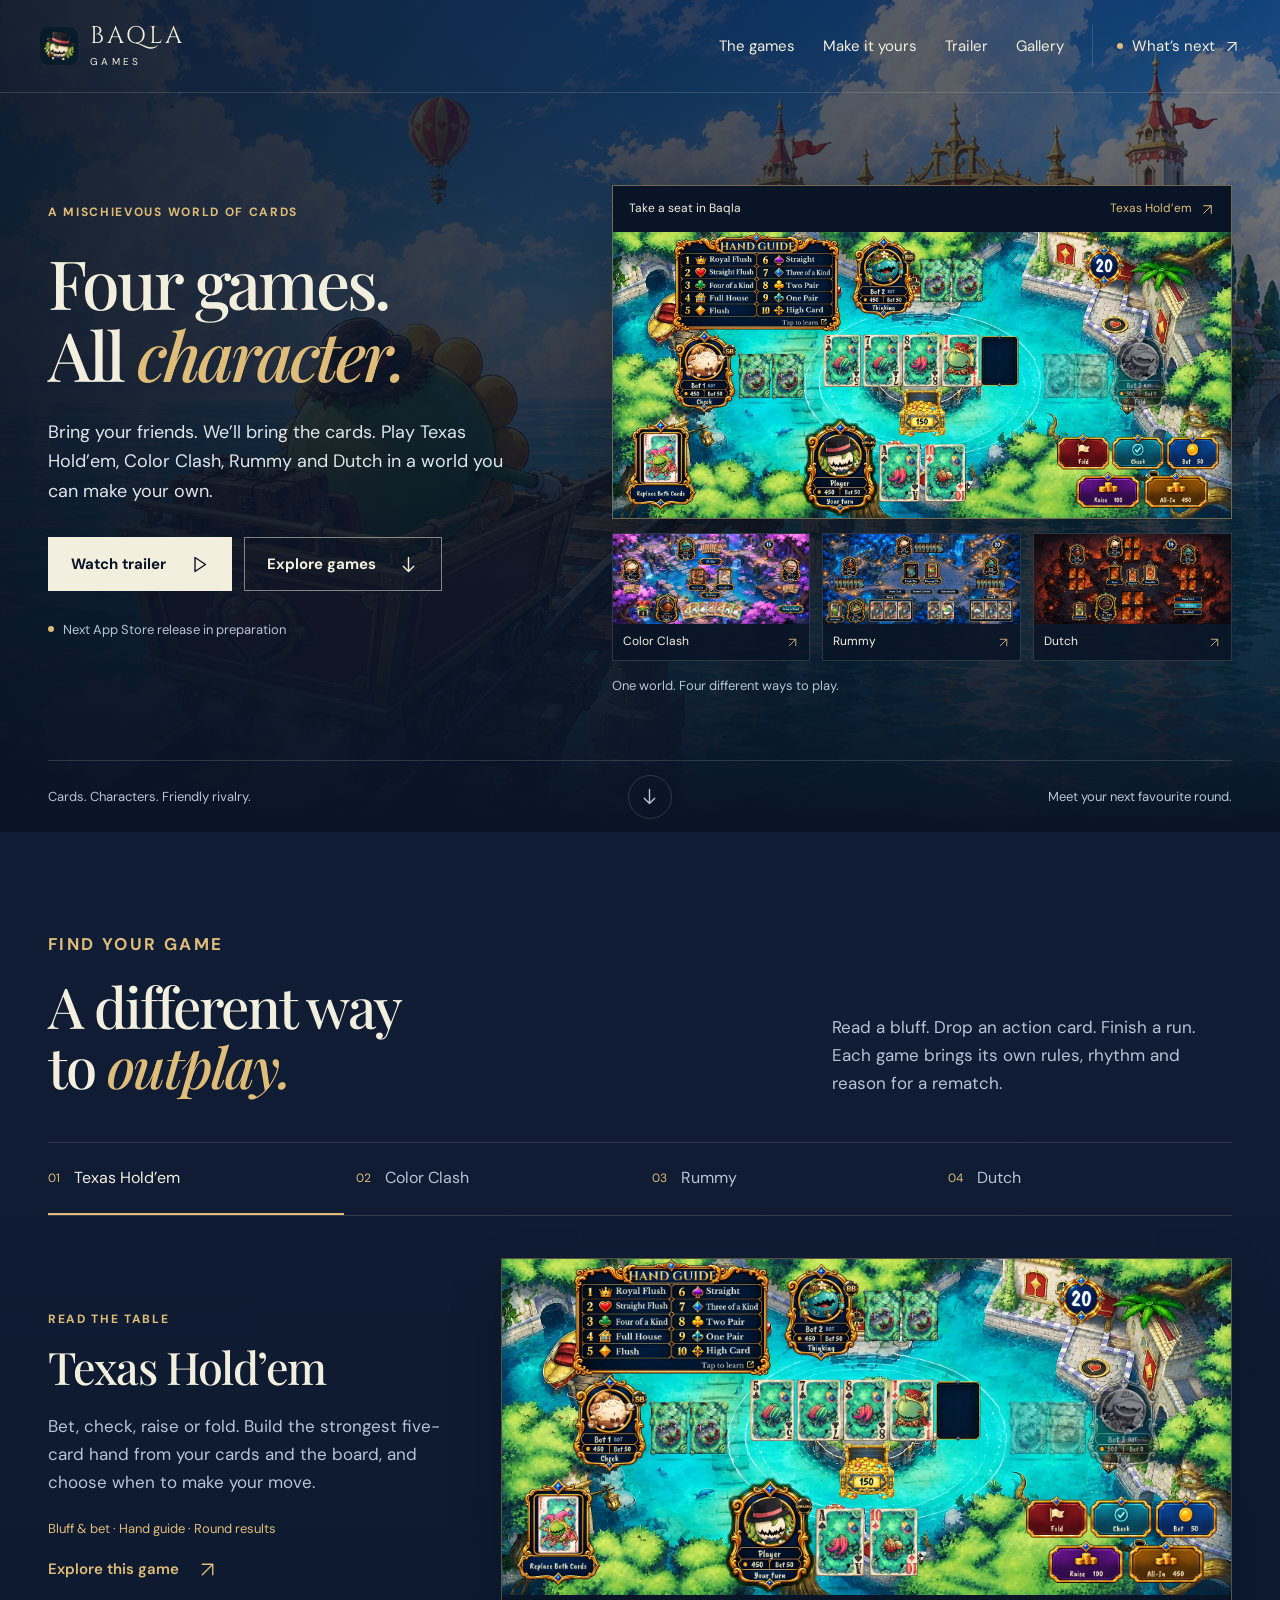
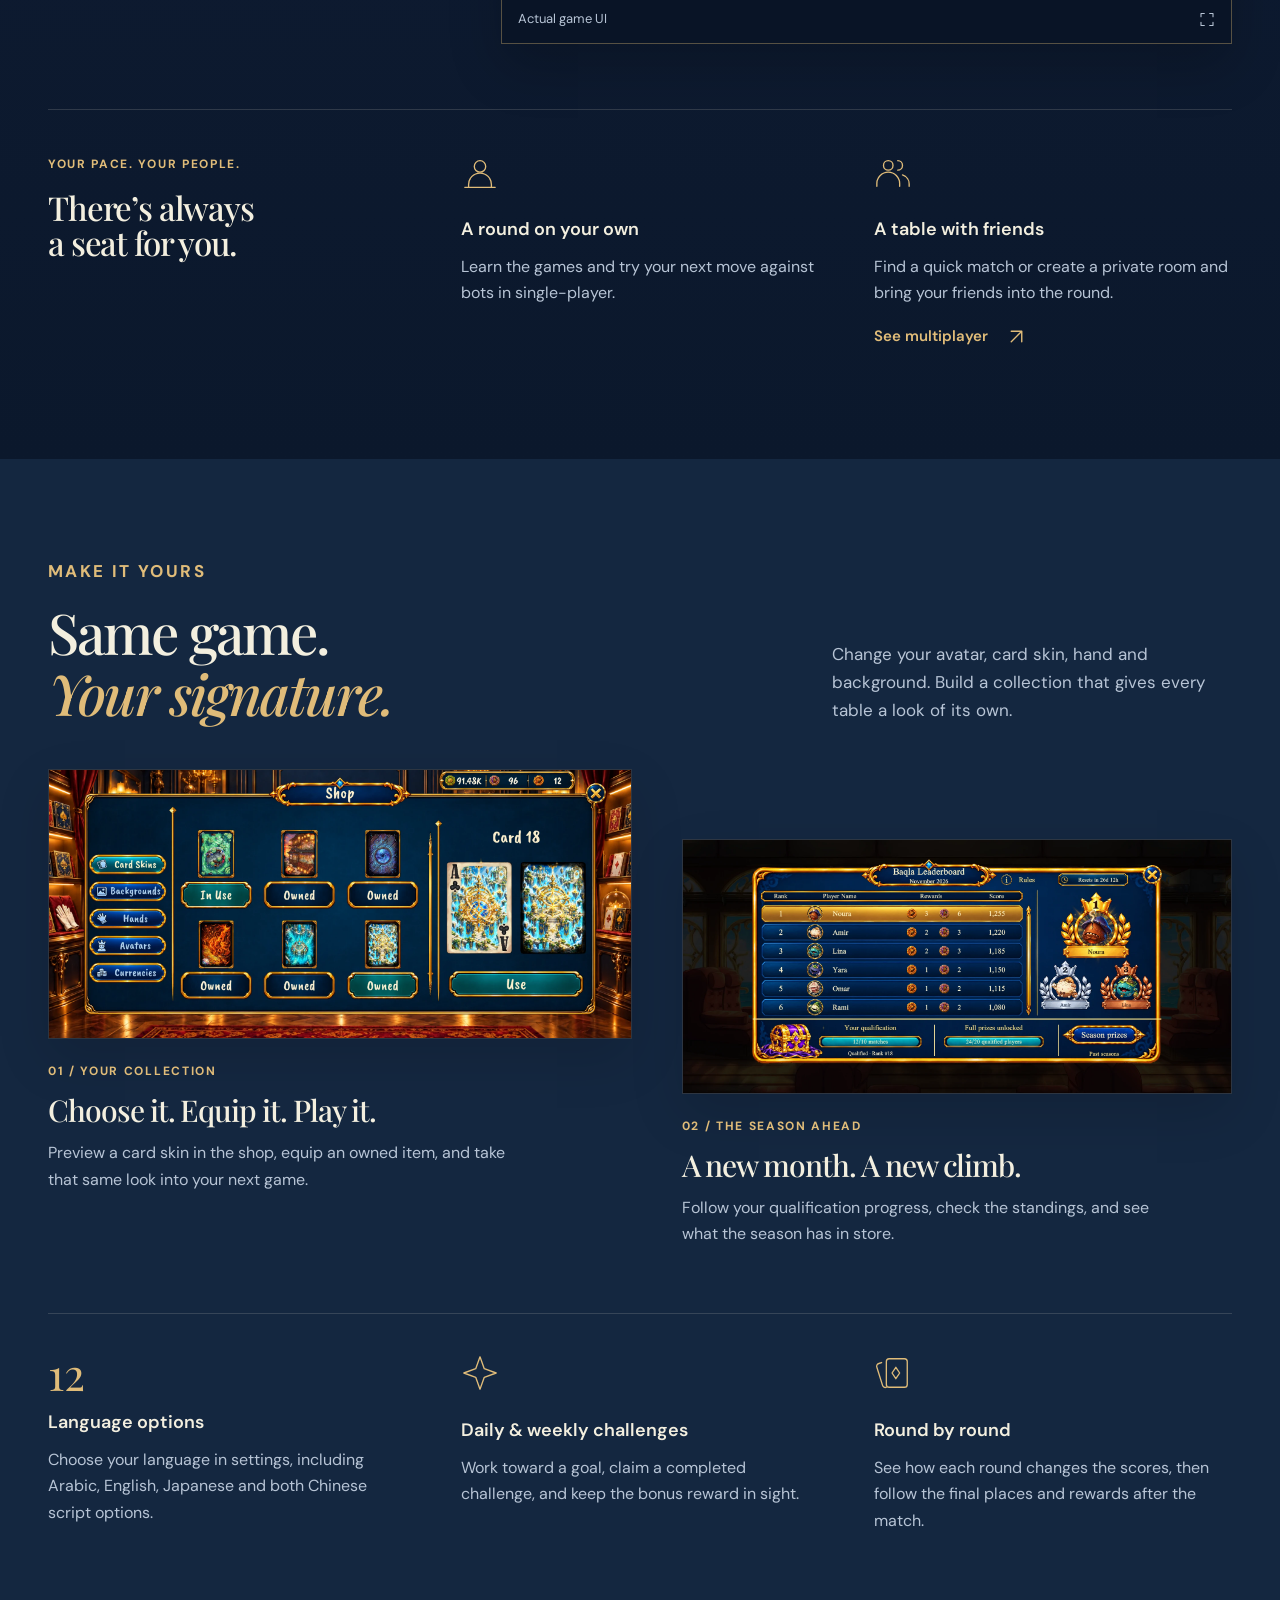
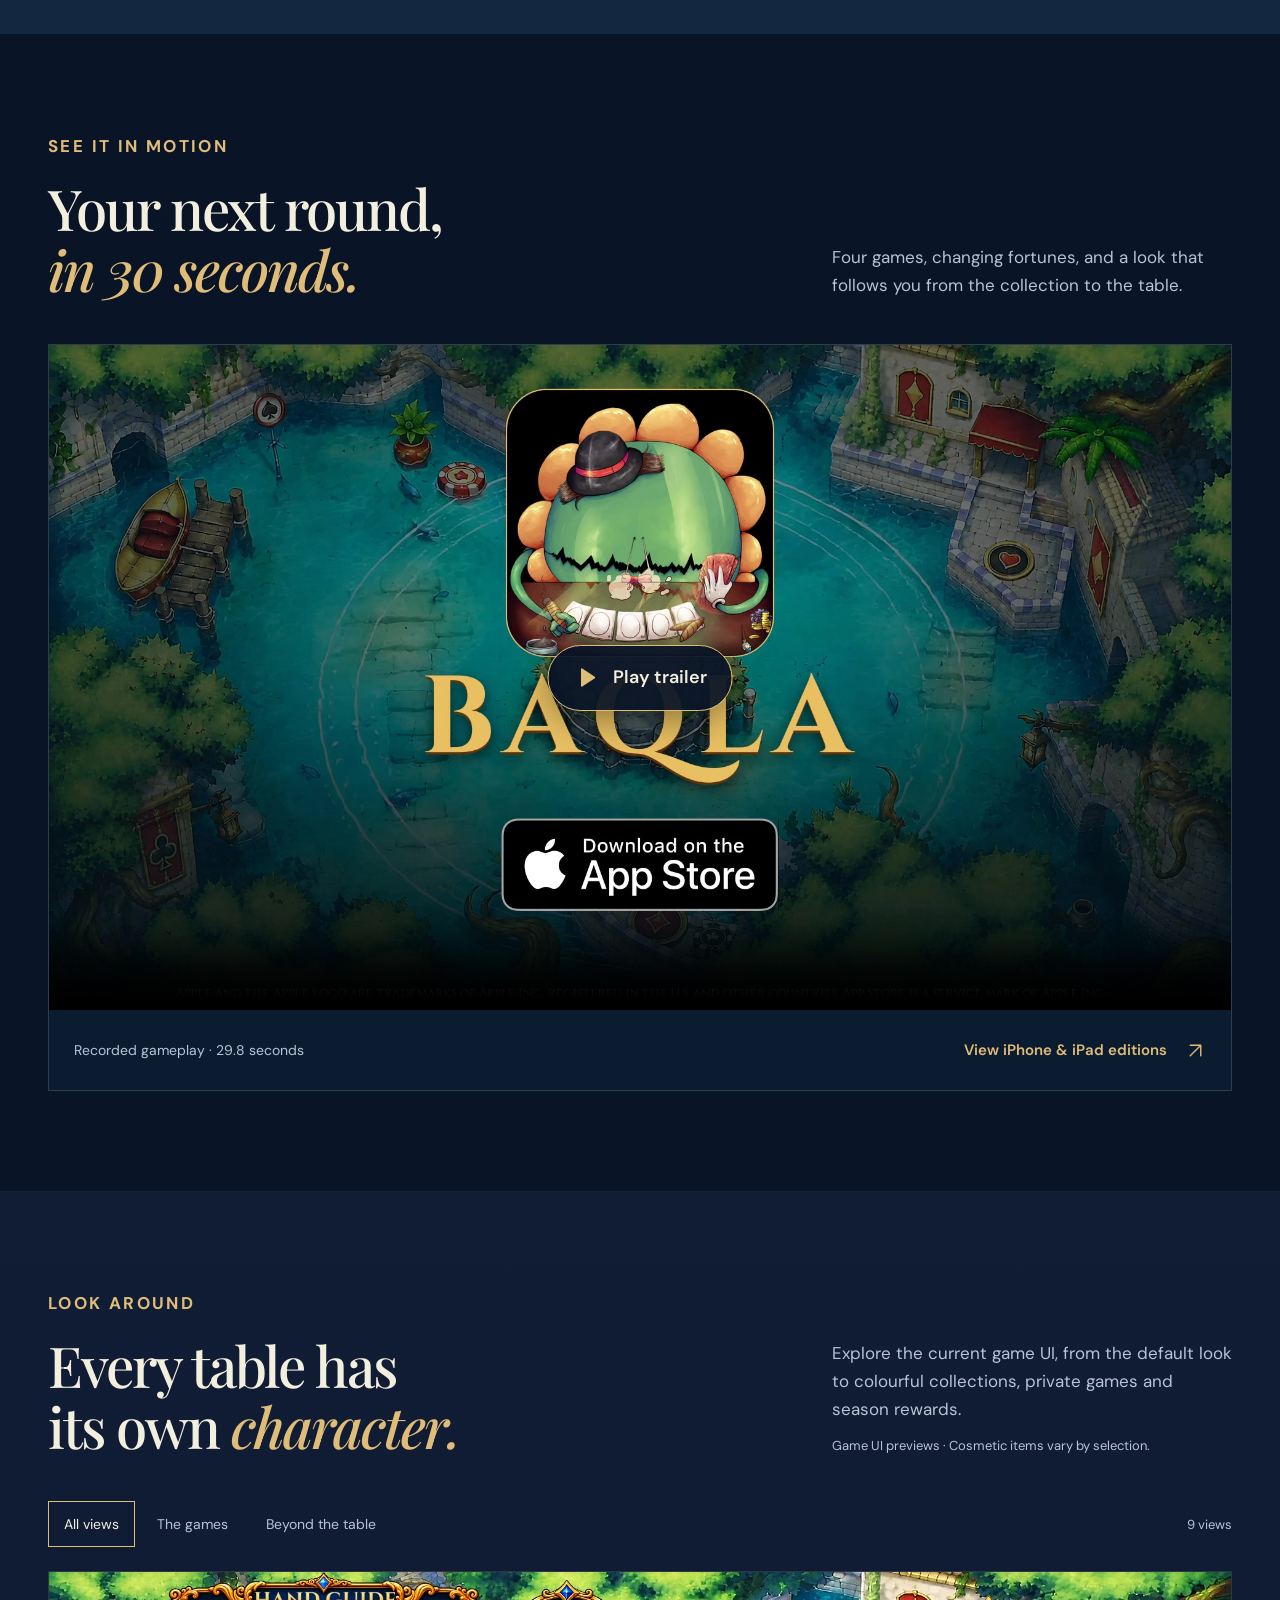
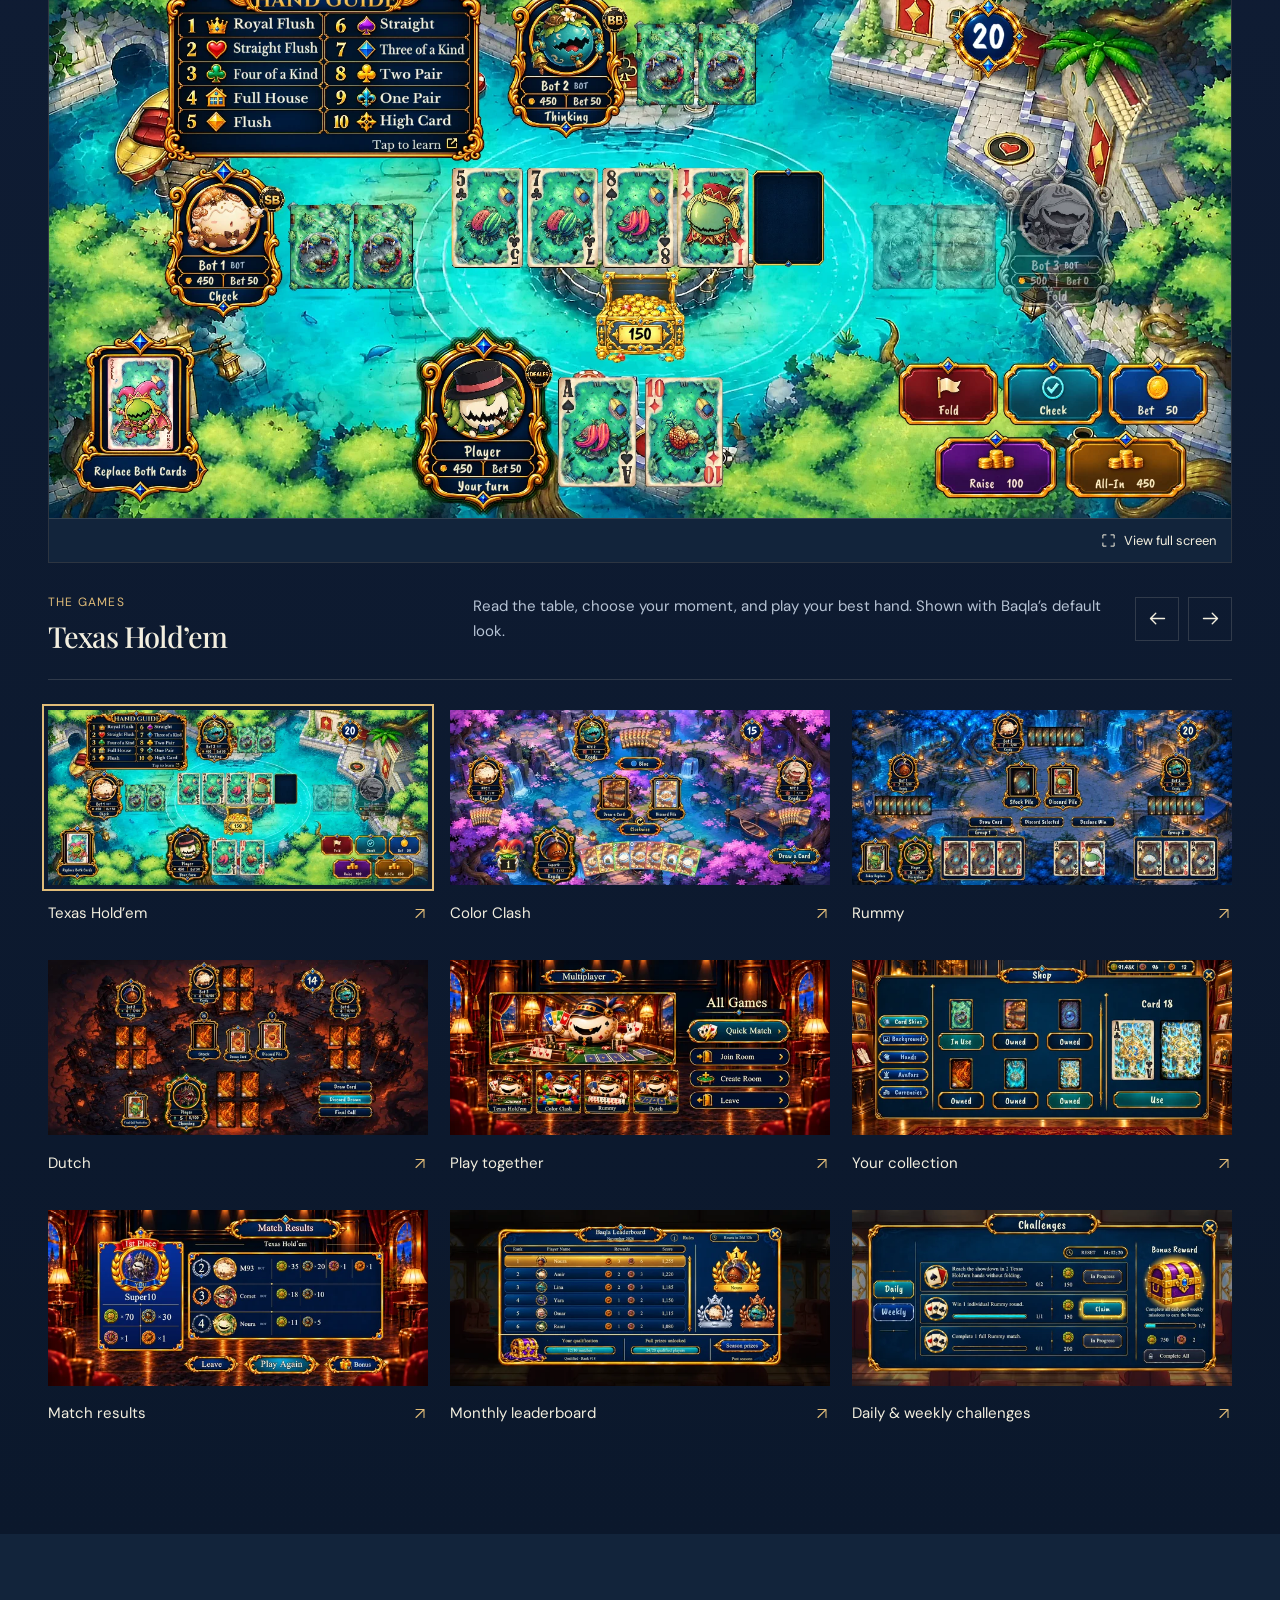
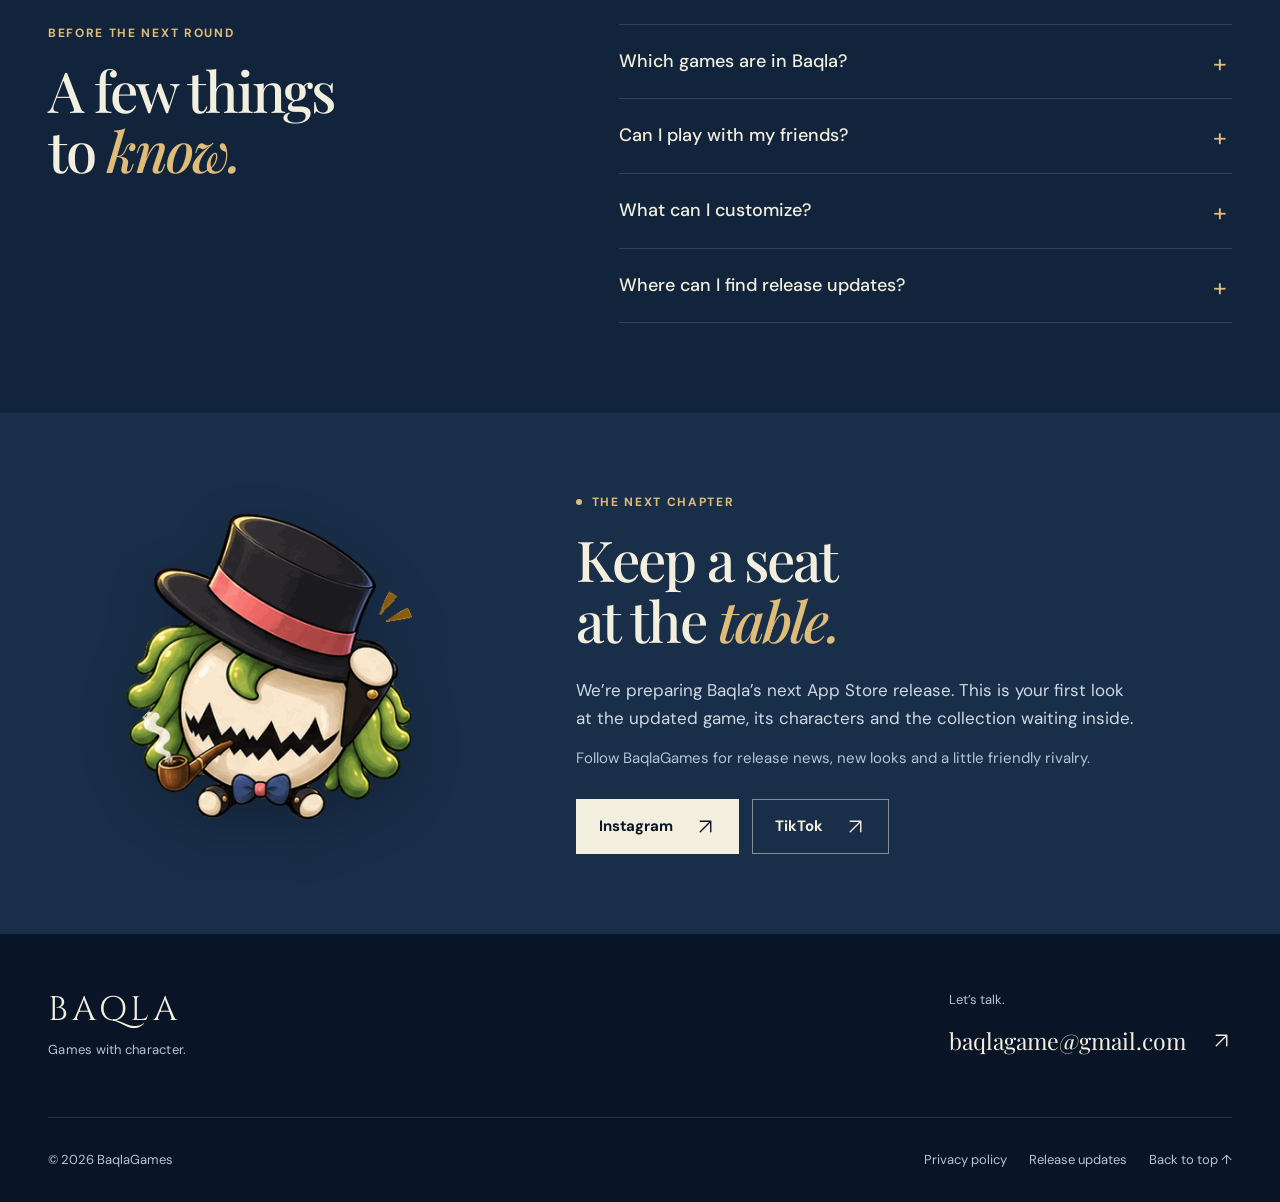
==== index.html @ 3e722961 "Animate the Baqla mascot in the release section" ====
<!doctype html>
<html lang="en">
<head>
  <meta charset="utf-8"><meta name="viewport" content="width=device-width, initial-scale=1"><meta name="theme-color" content="#101d35">
  <title>Baqla — Four card games. All character.</title>
  <meta name="description" content="Explore Texas Hold’em, Color Clash, Rummy and Dutch in Baqla. Play with friends, discover card skins and characters, and watch the latest gameplay.">
  <meta property="og:title" content="Baqla — Four card games. All character."><meta property="og:description" content="Bring your friends. We’ll bring the cards. Discover four games, a world of cosmetics, and the latest Baqla gameplay.">
  <meta property="og:image" content="https://baqlagames.com/images/current/casino-hero.webp"><meta property="og:type" content="website"><meta property="og:url" content="https://baqlagames.com/"><meta name="twitter:card" content="summary_large_image">
  <link rel="canonical" href="https://baqlagames.com/"><link rel="icon" type="image/png" href="images/current/icon-192.png"><link rel="apple-touch-icon" href="images/current/icon-512.png"><link rel="manifest" href="site.webmanifest">
  <link rel="preload" as="image" href="images/refresh-20261105/texas-holdem-default-1920x886.webp" fetchpriority="high">
  <link rel="preconnect" href="https://fonts.googleapis.com"><link rel="preconnect" href="https://fonts.gstatic.com" crossorigin>
  <link href="https://fonts.googleapis.com/css2?family=Cinzel:wght@600;700&family=DM+Sans:wght@400;500;600;700&family=Playfair+Display:ital,wght@0,500;0,600;0,700;1,500;1,600&display=swap" rel="stylesheet">
  <link rel="stylesheet" href="site.css?v=20261106-mascot"><script src="site.js?v=20261106-mascot" defer></script><script type="application/ld+json">{"@context": "https://schema.org", "@type": "VideoGame", "name": "Baqla", "description": "Texas Hold’em, Color Clash, Rummy and Dutch in one character-filled card game world, with multiplayer and collectible cosmetics.", "url": "https://baqlagames.com/", "image": "https://baqlagames.com/images/current/icon-512.png", "gamePlatform": ["iOS", "iPadOS"], "inLanguage": ["en", "ar", "de", "fr", "it", "es", "zh-Hans", "zh-Hant", "ja", "ko", "pt", "tr"], "publisher": {"@type": "Organization", "name": "BaqlaGames", "url": "https://baqlagames.com/"}}</script>
</head>
<body>
<a class="skip-link" href="#main">Skip to content</a>
<header class="site-header" id="top"><div class="header-inner">
  <a class="brand" href="#top" aria-label="BaqlaGames home"><img src="images/current/icon-192.png" alt="" width="40" height="40"><span>BAQLA<span class="brand-small">GAMES</span></span></a>
  <button class="menu-toggle" type="button" aria-expanded="false" aria-controls="main-nav"><span>Menu</span><span class="menu-lines" aria-hidden="true"></span></button>
  <nav id="main-nav" class="main-nav" aria-label="Main navigation"><a href="#games">The games</a><a href="#world">Make it yours</a><a href="#trailer">Trailer</a><a href="#gallery">Gallery</a><a class="nav-status" href="#updates"><span class="status-dot" aria-hidden="true"></span>What’s next <svg class="icon" aria-hidden="true"><use href="#arrow-up-right"></use></svg></a></nav>
</div></header>
<main id="main">
  <section class="hero" aria-labelledby="hero-title">
    <img class="hero-backdrop" src="images/current/casino-hero.webp" alt="" width="1920" height="1080"><div class="hero-shade" aria-hidden="true"></div>
    <div class="hero-content wrap"><div class="hero-copy">
      <p class="eyebrow">A mischievous world of cards</p><h1 id="hero-title">Four games.<br>All <em>character.</em></h1>
      <p class="hero-description">Bring your friends. We’ll bring the cards. Play Texas Hold’em, Color Clash, Rummy and Dutch in a world you can make your own.</p>
      <div class="hero-actions"><a class="button button-cream" href="#trailer">Watch trailer <svg class="icon" aria-hidden="true"><use href="#play"></use></svg></a><a class="button button-outline" href="#games">Explore games <svg class="icon" aria-hidden="true"><use href="#arrow-down"></use></svg></a></div>
      <a class="hero-availability" href="#updates"><span class="status-dot" aria-hidden="true"></span>Next App Store release in preparation</a>
    </div><div class="hero-showcase"><a class="hero-screen" href="#games" data-mode-select="poker" aria-label="Explore Texas Hold’em"><div class="screen-heading"><span>Take a seat in Baqla</span><span>Texas Hold’em <svg class="icon" aria-hidden="true"><use href="#arrow-up-right"></use></svg></span></div><img class="" src="images/refresh-20261105/texas-holdem-default-1920x886.webp" alt="Texas Hold’em gameplay with Baqla’s default cards and characters" width="1920" height="886" fetchpriority="high" decoding="async"></a><div class="hero-game-links"><a href="#games" data-mode-select="color-clash"><img class="" src="images/refresh-20261105/color-clash-blossom-640w.webp" alt="" width="640" height="295" loading="lazy" decoding="async"><span>Color Clash<svg class="icon" aria-hidden="true"><use href="#arrow-up-right"></use></svg></span></a><a href="#games" data-mode-select="rummy"><img class="" src="images/refresh-20261105/rummy-ghosted-waterfall-640w.webp" alt="" width="640" height="295" loading="lazy" decoding="async"><span>Rummy<svg class="icon" aria-hidden="true"><use href="#arrow-up-right"></use></svg></span></a><a href="#games" data-mode-select="dutch"><img class="" src="images/refresh-20261105/dutch-volcano-infernal-640w.webp" alt="" width="640" height="295" loading="lazy" decoding="async"><span>Dutch<svg class="icon" aria-hidden="true"><use href="#arrow-up-right"></use></svg></span></a></div><p class="hero-screen-note">One world. Four different ways to play.</p></div></div>
    <div class="hero-bottom wrap"><span>Cards. Characters. Friendly rivalry.</span><a href="#games" aria-label="Discover the games"><svg class="icon" aria-hidden="true"><use href="#arrow-down"></use></svg></a><span>Meet your next favourite round.</span></div>
  </section>

  <section class="games-section" id="games" aria-labelledby="games-title"><span id="modes"></span><div class="wrap">
    <div class="section-heading"><div><p class="eyebrow">Find your game</p><h2 id="games-title">A different way<br>to <em>outplay.</em></h2></div><p>Read a bluff. Drop an action card. Finish a run. Each game brings its own rules, rhythm and reason for a rematch.</p></div>
    <div class="mode-tabs" role="tablist" aria-label="Explore the four card games"><button id="tab-poker" class="mode-tab" type="button" role="tab" aria-selected="true" aria-controls="panel-poker" tabindex="0"><span>01</span>Texas Hold’em</button><button id="tab-color-clash" class="mode-tab" type="button" role="tab" aria-selected="false" aria-controls="panel-color-clash" tabindex="-1"><span>02</span>Color Clash</button><button id="tab-rummy" class="mode-tab" type="button" role="tab" aria-selected="false" aria-controls="panel-rummy" tabindex="-1"><span>03</span>Rummy</button><button id="tab-dutch" class="mode-tab" type="button" role="tab" aria-selected="false" aria-controls="panel-dutch" tabindex="-1"><span>04</span>Dutch</button></div><div class="mode-panels"><article id="panel-poker" class="mode-panel" role="tabpanel" aria-labelledby="tab-poker" tabindex="0" >
          <div class="mode-copy"><p class="eyebrow">Read the table</p><h3>Texas Hold’em</h3><p>Bet, check, raise or fold. Build the strongest five-card hand from your cards and the board, and choose when to make your move.</p><p class="mechanics">Bluff & bet · Hand guide · Round results</p><a class="text-link" href="#gallery" data-gallery-select="poker">Explore this game <svg class="icon" aria-hidden="true"><use href="#arrow-up-right"></use></svg></a></div>
          <a class="mode-gameplay" href="#gallery" data-gallery-select="poker" aria-label="View Texas Hold’em gameplay"><img class="" src="images/refresh-20261105/texas-holdem-default-1920x886.webp" alt="Texas Hold’em gameplay in the current Baqla UI" width="1920" height="886" loading="lazy" decoding="async"><span>Actual game UI <svg class="icon" aria-hidden="true"><use href="#expand"></use></svg></span></a>
        </article><article id="panel-color-clash" class="mode-panel" role="tabpanel" aria-labelledby="tab-color-clash" tabindex="0" hidden>
          <div class="mode-copy"><p class="eyebrow">Save a surprise</p><h3>Color Clash</h3><p>Match colours or numbers and race to clear your hand. Reverse the direction, skip a turn, or make someone draw with a well-timed action card.</p><p class="mechanics">Match colours · Action cards · Clear your hand</p><a class="text-link" href="#gallery" data-gallery-select="color-clash">Explore this game <svg class="icon" aria-hidden="true"><use href="#arrow-up-right"></use></svg></a></div>
          <a class="mode-gameplay" href="#gallery" data-gallery-select="color-clash" aria-label="View Color Clash gameplay"><img class="" src="images/refresh-20261105/color-clash-blossom-1920x886.webp" alt="Color Clash gameplay in the current Baqla UI" width="1920" height="886" loading="lazy" decoding="async"><span>Actual game UI <svg class="icon" aria-hidden="true"><use href="#expand"></use></svg></span></a>
        </article><article id="panel-rummy" class="mode-panel" role="tabpanel" aria-labelledby="tab-rummy" tabindex="0" hidden>
          <div class="mode-copy"><p class="eyebrow">Make every card count</p><h3>Rummy</h3><p>Draw and discard as you arrange your cards into sets and runs. Keep an eye on what the table gives away, then declare your winning hand.</p><p class="mechanics">Build sets · Make runs · Declare your hand</p><a class="text-link" href="#gallery" data-gallery-select="rummy">Explore this game <svg class="icon" aria-hidden="true"><use href="#arrow-up-right"></use></svg></a></div>
          <a class="mode-gameplay" href="#gallery" data-gallery-select="rummy" aria-label="View Rummy gameplay"><img class="" src="images/refresh-20261105/rummy-ghosted-waterfall-1920x886.webp" alt="Rummy gameplay in the current Baqla UI" width="1920" height="886" loading="lazy" decoding="async"><span>Actual game UI <svg class="icon" aria-hidden="true"><use href="#expand"></use></svg></span></a>
        </article><article id="panel-dutch" class="mode-panel" role="tabpanel" aria-labelledby="tab-dutch" tabindex="0" hidden>
          <div class="mode-copy"><p class="eyebrow">Remember. Risk. Reveal.</p><h3>Dutch</h3><p>Keep track of hidden cards and aim for the lowest score. Use card powers to peek or swap, then judge when to make the final call.</p><p class="mechanics">Hidden cards · Reveals & swaps · Low score wins</p><a class="text-link" href="#gallery" data-gallery-select="dutch">Explore this game <svg class="icon" aria-hidden="true"><use href="#arrow-up-right"></use></svg></a></div>
          <a class="mode-gameplay" href="#gallery" data-gallery-select="dutch" aria-label="View Dutch gameplay"><img class="" src="images/refresh-20261105/dutch-volcano-infernal-1920x886.webp" alt="Dutch gameplay in the current Baqla UI" width="1920" height="886" loading="lazy" decoding="async"><span>Actual game UI <svg class="icon" aria-hidden="true"><use href="#expand"></use></svg></span></a>
        </article></div>
    <div class="play-your-way"><div class="play-intro"><p class="eyebrow">Your pace. Your people.</p><h3>There’s always<br>a seat for you.</h3></div><div class="play-option"><svg class="line-icon" aria-hidden="true"><use href="#single-player"></use></svg><h4>A round on your own</h4><p>Learn the games and try your next move against bots in single-player.</p></div><div class="play-option"><svg class="line-icon" aria-hidden="true"><use href="#multiplayer"></use></svg><h4>A table with friends</h4><p>Find a quick match or create a private room and bring your friends into the round.</p><a class="text-link" href="#gallery" data-gallery-select="multiplayer">See multiplayer <svg class="icon" aria-hidden="true"><use href="#arrow-up-right"></use></svg></a></div></div>
  </div></section>

  <section class="world-section" id="world" aria-labelledby="world-title"><span id="about"></span><span id="features"></span><div class="wrap">
    <div class="section-heading"><div><p class="eyebrow">Make it yours</p><h2 id="world-title">Same game.<br><em>Your signature.</em></h2></div><p>Change your avatar, card skin, hand and background. Build a collection that gives every table a look of its own.</p></div>
    <div class="world-showcase"><figure class="world-figure"><a class="screen-frame" href="#gallery" data-gallery-select="shop" aria-label="Explore the Baqla collection"><img class="" src="images/refresh-20261105/card-skins-shop-1920x886.webp" alt="The current Baqla shop showing collectible card skins and the selected skin" width="1920" height="886" loading="lazy" decoding="async"></a><figcaption><p class="eyebrow">01 / Your collection</p><h3>Choose it. Equip it. Play it.</h3><p>Preview a card skin in the shop, equip an owned item, and take that same look into your next game.</p></figcaption></figure><figure class="world-figure leaderboard-figure"><a class="screen-frame" href="#gallery" data-gallery-select="leaderboard" aria-label="Explore the monthly leaderboard"><img class="" src="images/refresh-20261105/season-leaderboard-1920x886.webp" alt="Baqla monthly leaderboard showing qualification progress and season standings" width="1920" height="886" loading="lazy" decoding="async"></a><figcaption><p class="eyebrow">02 / The season ahead</p><h3>A new month. A new climb.</h3><p>Follow your qualification progress, check the standings, and see what the season has in store.</p></figcaption></figure></div>
    <div class="world-details"><div><span class="detail-number">12</span><h3>Language options</h3><p>Choose your language in settings, including Arabic, English, Japanese and both Chinese script options.</p></div><div><svg class="line-icon" aria-hidden="true"><use href="#spark"></use></svg><h3>Daily & weekly challenges</h3><p>Work toward a goal, claim a completed challenge, and keep the bonus reward in sight.</p></div><div><svg class="line-icon" aria-hidden="true"><use href="#cards"></use></svg><h3>Round by round</h3><p>See how each round changes the scores, then follow the final places and rewards after the match.</p></div></div>
  </div></section>

  <section class="trailer-section" id="trailer" aria-labelledby="trailer-title"><div class="wrap"><div class="section-heading"><div><p class="eyebrow">See it in motion</p><h2 id="trailer-title">Your next round,<br><em>in 30 seconds.</em></h2></div><p>Four games, changing fortunes, and a look that follows you from the collection to the table.</p></div>
    <figure class="trailer-feature"><div class="trailer-player"><video controls playsinline preload="none" poster="videos/baqla-action-match-v4-20261030-poster.jpg" width="1920" height="1080" aria-label="Baqla V4 gameplay trailer"><source src="videos/baqla-action-match-v4-20261030-iphone.mp4" type="video/mp4">Watch the <a href="videos/baqla-action-match-v4-20261030-iphone.mp4">Baqla gameplay trailer</a>.</video><button class="trailer-play" type="button" aria-label="Play Baqla V4 gameplay trailer" hidden><svg class="icon" aria-hidden="true"><use href="#play"></use></svg><span>Play trailer</span></button></div><figcaption><span>Recorded gameplay · 29.8 seconds</span><a class="text-link" href="downloads/appstore-trailer-v4-20261105/">View iPhone & iPad editions <svg class="icon" aria-hidden="true"><use href="#arrow-up-right"></use></svg></a></figcaption></figure>
  </div></section>

  <section class="gallery-section" id="gallery" aria-labelledby="gallery-title"><span id="screenshots"></span><div class="wrap">
    <div class="section-heading"><div><p class="eyebrow">Look around</p><h2 id="gallery-title">Every table has<br>its own <em>character.</em></h2></div><div><p>Explore the current game UI, from the default look to colourful collections, private games and season rewards.</p><span class="preview-note">Game UI previews · Cosmetic items vary by selection.</span></div></div>
    <div class="gallery-toolbar"><div class="gallery-filters" role="group" aria-label="Filter screenshots"><button type="button" data-filter="all" aria-pressed="true">All views</button><button type="button" data-filter="games" aria-pressed="false">The games</button><button type="button" data-filter="world" aria-pressed="false">Beyond the table</button></div><span id="gallery-count" class="gallery-count">9 views</span></div>
    <figure class="featured-view"><button class="featured-image" type="button" aria-label="Open Texas Hold’em screenshot full screen"><img class="featured-screenshot" src="images/refresh-20261105/texas-holdem-default-1920x886.webp" alt="Texas Hold’em gameplay in Baqla" width="1920" height="886" loading="lazy" decoding="async"><span class="expand-label"><svg class="icon" aria-hidden="true"><use href="#expand"></use></svg>View full screen</span></button><figcaption><div><span id="featured-category">The games</span><h3 id="featured-title">Texas Hold’em</h3></div><p id="featured-caption">Read the table, choose your moment, and play your best hand. Shown with Baqla’s default look.</p><div class="gallery-arrows"><button type="button" id="gallery-previous" aria-label="Previous screenshot"><svg class="icon" aria-hidden="true"><use href="#arrow-left"></use></svg></button><button type="button" id="gallery-next" aria-label="Next screenshot"><svg class="icon" aria-hidden="true"><use href="#arrow-right"></use></svg></button></div></figcaption></figure>
    <div class="gallery-thumbnails" aria-label="Choose a screenshot"><button class="gallery-thumb" type="button" data-id="poker" data-category="games" data-title="Texas Hold’em" data-caption="Read the table, choose your moment, and play your best hand. Shown with Baqla’s default look." data-full-src="images/refresh-20261105/texas-holdem-default-1920x886.webp" aria-pressed="true"><img class="" src="images/refresh-20261105/texas-holdem-default-640w.webp" alt="" width="640" height="295" loading="lazy" decoding="async"><span>Texas Hold’em<svg class="icon" aria-hidden="true"><use href="#arrow-up-right"></use></svg></span></button><button class="gallery-thumb" type="button" data-id="color-clash" data-category="games" data-title="Color Clash" data-caption="Match colours and numbers, then change the round with action cards. Shown with a different card skin, avatar and background." data-full-src="images/refresh-20261105/color-clash-blossom-1920x886.webp" aria-pressed="false"><img class="" src="images/refresh-20261105/color-clash-blossom-640w.webp" alt="" width="640" height="295" loading="lazy" decoding="async"><span>Color Clash<svg class="icon" aria-hidden="true"><use href="#arrow-up-right"></use></svg></span></button><button class="gallery-thumb" type="button" data-id="rummy" data-category="games" data-title="Rummy" data-caption="Build sets and runs while keeping an eye on the discard pile. A different collection brings a new look to the table." data-full-src="images/refresh-20261105/rummy-ghosted-waterfall-1920x886.webp" aria-pressed="false"><img class="" src="images/refresh-20261105/rummy-ghosted-waterfall-640w.webp" alt="" width="640" height="295" loading="lazy" decoding="async"><span>Rummy<svg class="icon" aria-hidden="true"><use href="#arrow-up-right"></use></svg></span></button><button class="gallery-thumb" type="button" data-id="dutch" data-category="games" data-title="Dutch" data-caption="Remember hidden cards, use reveals and swaps, and aim for the lowest score. Fiery cards meet an equally dramatic background." data-full-src="images/refresh-20261105/dutch-volcano-infernal-1920x886.webp" aria-pressed="false"><img class="" src="images/refresh-20261105/dutch-volcano-infernal-640w.webp" alt="" width="640" height="295" loading="lazy" decoding="async"><span>Dutch<svg class="icon" aria-hidden="true"><use href="#arrow-up-right"></use></svg></span></button><button class="gallery-thumb" type="button" data-id="multiplayer" data-category="world" data-title="Play together" data-caption="Choose a game, find a quick match, or create a private room for friends." data-full-src="images/refresh-20261105/multiplayer-games-menu-1920x886.webp" aria-pressed="false"><img class="" src="images/refresh-20261105/multiplayer-games-menu-640w.webp" alt="" width="640" height="295" loading="lazy" decoding="async"><span>Play together<svg class="icon" aria-hidden="true"><use href="#arrow-up-right"></use></svg></span></button><button class="gallery-thumb" type="button" data-id="shop" data-category="world" data-title="Your collection" data-caption="Explore card skins, avatars, hands and backgrounds, then equip the look you want to play with." data-full-src="images/refresh-20261105/card-skins-shop-1920x886.webp" aria-pressed="false"><img class="" src="images/refresh-20261105/card-skins-shop-640w.webp" alt="" width="640" height="295" loading="lazy" decoding="async"><span>Your collection<svg class="icon" aria-hidden="true"><use href="#arrow-up-right"></use></svg></span></button><button class="gallery-thumb" type="button" data-id="results" data-category="world" data-title="Match results" data-caption="See the final places and rewards after the match." data-full-src="images/refresh-20261105/match-results-1920x886.webp" aria-pressed="false"><img class="" src="images/refresh-20261105/match-results-640w.webp" alt="" width="640" height="295" loading="lazy" decoding="async"><span>Match results<svg class="icon" aria-hidden="true"><use href="#arrow-up-right"></use></svg></span></button><button class="gallery-thumb" type="button" data-id="leaderboard" data-category="world" data-title="Monthly leaderboard" data-caption="Follow your qualification progress and the season’s standings." data-full-src="images/refresh-20261105/season-leaderboard-1920x886.webp" aria-pressed="false"><img class="" src="images/refresh-20261105/season-leaderboard-640w.webp" alt="" width="640" height="295" loading="lazy" decoding="async"><span>Monthly leaderboard<svg class="icon" aria-hidden="true"><use href="#arrow-up-right"></use></svg></span></button><button class="gallery-thumb" type="button" data-id="missions" data-category="world" data-title="Daily &amp; weekly challenges" data-caption="Track your goals, claim completed challenges, and work toward the bonus reward." data-full-src="images/refresh-20261105/daily-challenges-1920x886.webp" aria-pressed="false"><img class="" src="images/refresh-20261105/daily-challenges-640w.webp" alt="" width="640" height="295" loading="lazy" decoding="async"><span>Daily & weekly challenges<svg class="icon" aria-hidden="true"><use href="#arrow-up-right"></use></svg></span></button></div><p class="sr-only" id="gallery-announcement" aria-live="polite" aria-atomic="true"></p>
  </div></section>

  <section class="questions-section" aria-labelledby="questions-title"><div class="wrap questions-layout"><div><p class="eyebrow">Before the next round</p><h2 id="questions-title">A few things<br>to <em>know.</em></h2></div><div class="questions">
    <details><summary>Which games are in Baqla?</summary><p>Texas Hold’em, Color Clash, Rummy and Dutch. Switch between four different card games in the same world.</p></details>
    <details><summary>Can I play with my friends?</summary><p>Yes. Multiplayer includes quick matches, private rooms and joining a room by its code. You can also play against bots in single-player.</p></details>
    <details><summary>What can I customize?</summary><p>Your avatar, card skin, hand and background. The gallery shows the default look alongside different cosmetics you can collect and equip.</p></details>
    <details><summary>Where can I find release updates?</summary><p>We’re preparing Baqla’s next App Store release. Follow <a href="https://www.instagram.com/baqlagames/?hl=en" target="_blank" rel="noopener noreferrer">BaqlaGames on Instagram</a> or <a href="https://www.tiktok.com/@baqlagames" target="_blank" rel="noopener noreferrer">TikTok</a> for release news and new gameplay.</p></details>
  </div></div></section>

  <section class="updates-section" id="updates" aria-labelledby="updates-title"><span id="availability"></span><div class="wrap updates-layout"><img class="updates-character" src="images/current/mascot.webp" data-mascot-gif="images/current/mascot-card-flourish.gif" alt="Baqla’s top-hat character" width="1000" height="952" loading="lazy"><div class="updates-copy"><p class="eyebrow"><span class="status-dot" aria-hidden="true"></span>The next chapter</p><h2 id="updates-title">Keep a seat<br>at the <em>table.</em></h2><p>We’re preparing Baqla’s next App Store release. This is your first look at the updated game, its characters and the collection waiting inside.</p><p class="updates-secondary">Follow BaqlaGames for release news, new looks and a little friendly rivalry.</p><div class="social-buttons"><a class="button button-cream" href="https://www.instagram.com/baqlagames/?hl=en" target="_blank" rel="noopener noreferrer">Instagram <svg class="icon" aria-hidden="true"><use href="#arrow-up-right"></use></svg></a><a class="button button-outline" href="https://www.tiktok.com/@baqlagames" target="_blank" rel="noopener noreferrer">TikTok <svg class="icon" aria-hidden="true"><use href="#arrow-up-right"></use></svg></a></div></div></div></section>
</main>
<footer class="site-footer" id="contact"><div class="wrap footer-top"><a class="footer-brand" href="#top">BAQLA<span>Games with character.</span></a><div><p>Let’s talk.</p><a class="contact-link" href="mailto:baqlagame@gmail.com">baqlagame@gmail.com <svg class="icon" aria-hidden="true"><use href="#arrow-up-right"></use></svg></a></div></div><div class="wrap footer-bottom"><span>© <span id="year">2026</span> BaqlaGames</span><div><a href="privacy/">Privacy policy</a><a href="#updates">Release updates</a><a href="#top">Back to top ↑</a></div></div></footer>
<dialog class="lightbox" aria-labelledby="lightbox-title"><div class="lightbox-inner"><div class="lightbox-top"><span>BAQLA / Inside the game</span><button class="lightbox-close" type="button" aria-label="Close full-screen screenshot"><svg class="icon" aria-hidden="true"><use href="#close"></use></svg></button></div><img class="lightbox-image" src="images/refresh-20261105/texas-holdem-default-1920x886.webp" alt="Texas Hold’em gameplay in Baqla" width="1920" height="886" loading="lazy" decoding="async"><div class="lightbox-bottom"><div><h2 id="lightbox-title">Texas Hold’em</h2><p id="lightbox-caption">Read the table, choose your moment, and play your best hand. Shown with Baqla’s default look.</p></div><div class="lightbox-navigation"><button type="button" class="lightbox-previous" aria-label="Previous full-screen screenshot"><svg class="icon" aria-hidden="true"><use href="#arrow-left"></use></svg></button><span id="lightbox-count">1 / 9</span><button type="button" class="lightbox-next" aria-label="Next full-screen screenshot"><svg class="icon" aria-hidden="true"><use href="#arrow-right"></use></svg></button></div></div></div></dialog>
  <svg class="svg-library" xmlns="http://www.w3.org/2000/svg" aria-hidden="true"><defs>
    <symbol id="play" viewBox="0 0 24 24"><path d="m8 4 12 8-12 8V4Z"/></symbol><symbol id="arrow-up-right" viewBox="0 0 24 24"><path d="M6 18 18 6M6 6h12v12"/></symbol><symbol id="arrow-down" viewBox="0 0 24 24"><path d="M12 4v16m-6-6 6 6 6-6"/></symbol><symbol id="arrow-left" viewBox="0 0 24 24"><path d="M20 12H4m6-6-6 6 6 6"/></symbol><symbol id="arrow-right" viewBox="0 0 24 24"><path d="M4 12h16m-6-6 6 6-6 6"/></symbol><symbol id="expand" viewBox="0 0 24 24"><path d="M8 3H3v5m13-5h5v5M3 16v5h5m13-5v5h-5"/></symbol><symbol id="close" viewBox="0 0 24 24"><path d="m6 6 12 12M18 6 6 18"/></symbol>
    <symbol id="single-player" viewBox="0 0 40 40"><circle cx="20" cy="12" r="6"/><path d="M8 34v-3a12 12 0 0 1 24 0v3M4 34h32"/></symbol><symbol id="multiplayer" viewBox="0 0 40 40"><circle cx="15" cy="11" r="5"/><path d="M3 33v-3a12 12 0 0 1 24 0v3M25 6a5 5 0 0 1 0 10m5 5a10 10 0 0 1 7 10v2"/></symbol><symbol id="spark" viewBox="0 0 40 40"><path d="m20 3 4.5 12.5L37 20l-12.5 4.5L20 37l-4.5-12.5L3 20l12.5-4.5L20 3Z"/></symbol><symbol id="cards" viewBox="0 0 40 40"><rect x="13" y="5" width="22" height="30" rx="3"/><path d="m8 9-3 1a3 3 0 0 0-2 4l6 19a3 3 0 0 0 4 2m10-21 4 6-4 6-4-6 4-6Z"/></symbol>
  </defs></svg>

</body></html>
---- site.css ----
/* Baqla: the current game, presented in its navy and gold palette. */
:root{--navy:#101d35;--deep:#091426;--panel:#162b46;--cream:#f3efdf;--gold:#e0bc79;--muted:#b7c4d5;--line:#f3efdf26;--serif:'Playfair Display',Georgia,serif;--body:'DM Sans',Arial,sans-serif;--page:1360px}
*,*::before,*::after{box-sizing:border-box}html{scroll-behavior:smooth;scroll-padding-top:28px}body{margin:0;background:var(--navy);color:var(--cream);font:17px/1.65 var(--body)}body.modal-open{overflow:hidden}button,a{-webkit-tap-highlight-color:transparent}button{font:inherit;color:inherit;cursor:pointer}a{color:inherit;text-decoration:none}img{display:block;max-width:100%;height:auto}h1,h2,h3,h4,p,figure{margin:0}h1,h2,h3{font-family:var(--serif);font-weight:500;line-height:1.08;letter-spacing:-.035em}h2{font-size:clamp(40px,4.4vw,66px)}em{color:var(--gold);font-weight:500}a:focus-visible,button:focus-visible,summary:focus-visible,[tabindex]:focus-visible{outline:3px solid #85d5ef;outline-offset:5px}[hidden]{display:none!important}.wrap{width:min(var(--page),calc(100% - 96px));margin-inline:auto}.icon{width:21px;height:21px;fill:none;stroke:currentColor;stroke-width:1.6;stroke-linecap:round;stroke-linejoin:round;flex:none}.line-icon{width:38px;height:38px;fill:none;stroke:var(--gold);stroke-width:1.4;stroke-linecap:round;stroke-linejoin:round}.svg-library{position:absolute;width:0;height:0;overflow:hidden}.eyebrow{font-size:12px;line-height:1.5;font-weight:700;letter-spacing:.14em;text-transform:uppercase;color:var(--gold)}.status-dot{display:inline-block;width:6px;height:6px;border-radius:50%;background:var(--gold);flex:none}.button{display:inline-flex;justify-content:space-between;align-items:center;gap:22px;min-height:54px;padding:14px 22px;font-size:15px;font-weight:700;border:1px solid transparent;transition:background .2s,color .2s}.button-cream{background:var(--cream);color:var(--deep)}.button-cream:hover{background:white}.button-outline{border-color:#f3efdf80}.button-outline:hover{background:#f3efdf12}.text-link{display:inline-flex;align-items:center;gap:18px;min-height:44px;font-size:15px;font-weight:600;color:var(--gold)}.text-link:hover{text-decoration:underline;text-underline-offset:5px}.skip-link{position:fixed;left:20px;top:0;z-index:99;transform:translateY(-150%);background:var(--cream);color:var(--deep);padding:12px 18px}.skip-link:focus{transform:translateY(10px)}.sr-only{position:absolute;width:1px;height:1px;padding:0;margin:-1px;overflow:hidden;clip:rect(0,0,0,0);white-space:nowrap;border:0}
.site-header{position:absolute;inset:0 0 auto;z-index:30;border-bottom:1px solid var(--line)}.header-inner{width:min(1500px,calc(100% - 80px));height:92px;margin:auto;display:flex;align-items:center;justify-content:space-between;gap:24px}.brand{display:flex;align-items:center;gap:12px}.brand img{width:38px;height:38px;border-radius:9px}.brand>span{font-family:'Cinzel',Georgia,serif;font-size:24px;letter-spacing:.13em;line-height:1}.brand-small{display:block;margin-top:7px;font:10px var(--body);letter-spacing:.33em}.main-nav{display:flex;align-items:center;gap:28px;font-size:15px}.main-nav>a{display:flex;gap:9px;align-items:center;min-height:44px}.main-nav>a:hover{color:var(--gold)}.nav-status{border-left:1px solid var(--line);padding-left:24px}.nav-status .icon{width:16px}.menu-toggle{display:none;align-items:center;gap:14px;min-height:44px;border:0;background:none;padding:8px 0}.menu-lines{width:22px;height:12px;border-block:1px solid}
.hero{position:relative;isolation:isolate;overflow:hidden;background:var(--deep)}.hero-backdrop{position:absolute;inset:0;width:100%;height:100%;object-fit:cover;object-position:center;z-index:-3}.hero-shade{position:absolute;inset:0;z-index:-2;background:linear-gradient(90deg,#091426f2,#091426bf 54%,#09142691),linear-gradient(0deg,#091426,transparent 65%)}.hero-content{display:grid;grid-template-columns:.9fr 1.1fr;align-items:center;gap:56px;min-height:760px;padding-top:160px;padding-bottom:66px}.hero-copy{min-width:0}.hero .eyebrow{margin-bottom:25px}.hero h1{font-size:clamp(53px,5.3vw,83px);line-height:1.07;letter-spacing:-.045em}.hero-description{margin-top:27px;max-width:470px;color:#e0e5eb;font-size:18px}.hero-actions{display:flex;flex-wrap:wrap;gap:12px;margin-top:30px}.hero-availability{display:flex;gap:9px;align-items:center;min-height:44px;margin-top:16px;font-size:13px;color:var(--muted)}.hero-showcase{min-width:0;transform:translateY(14px)}.hero-screen{display:block;border:1px solid #e0bc7980;background:var(--deep);box-shadow:0 25px 80px #0005}.screen-heading{display:flex;align-items:center;justify-content:space-between;gap:12px;padding:13px 16px;font-size:12px}.screen-heading>span:last-child{display:flex;align-items:center;gap:8px;color:var(--gold)}.screen-heading .icon{width:15px;height:15px}.hero-screen>img{width:100%;height:auto;aspect-ratio:1920/886;object-fit:contain}.hero-game-links{display:grid;grid-template-columns:repeat(3,minmax(0,1fr));gap:12px;margin-top:14px}.hero-game-links a{min-width:0;border:1px solid var(--line);background:#091426d9;transition:border-color .2s}.hero-game-links a:hover{border-color:var(--gold)}.hero-game-links img{width:100%;aspect-ratio:640/295;object-fit:contain}.hero-game-links span{display:flex;justify-content:space-between;align-items:center;gap:4px;padding:8px 10px;font-size:12px}.hero-game-links .icon{width:13px;height:13px;color:var(--gold)}.hero-screen-note{margin-top:14px;font-size:13px;color:var(--muted)}.hero-bottom{display:flex;align-items:center;justify-content:space-between;gap:16px;min-height:72px;border-top:1px solid var(--line);font-size:13px;color:var(--muted)}.hero-bottom>a{display:grid;place-items:center;border:1px solid var(--line);border-radius:50%;width:44px;height:44px}
.games-section,.gallery-section{background:linear-gradient(180deg,#101d35,#0b182c);padding:100px 0}.section-heading{display:flex;justify-content:space-between;align-items:flex-end;gap:60px;margin-bottom:45px}.section-heading .eyebrow{margin-bottom:18px}.section-heading>p,.section-heading>div:last-child:not(:first-child){max-width:400px;color:var(--muted)}.section-heading p{font-size:17px}.mode-tabs{display:grid;grid-template-columns:repeat(4,minmax(0,1fr));border-block:1px solid var(--line);margin-bottom:42px}.mode-tab{display:flex;align-items:center;gap:14px;border:0;border-bottom:2px solid transparent;background:none;text-align:left;min-height:72px;padding:18px 12px;font-size:16px;line-height:1.4;color:var(--muted)}.mode-tab:first-child{padding-left:0}.mode-tab span{font-size:12px;color:var(--gold)}.mode-tab:hover,.mode-tab[aria-selected=true]{color:var(--cream);border-bottom-color:var(--gold)}.mode-panel{display:grid;grid-template-columns:.7fr 1.3fr;gap:60px;align-items:center;min-height:375px}.mode-copy h3{font-size:clamp(36px,3.5vw,52px);margin:15px 0 20px}.mode-copy>p:not(.eyebrow){font-size:17px;color:var(--muted)}.mode-copy .mechanics{font-size:13px!important;color:var(--gold)!important;margin:22px 0 8px;line-height:1.7}.mode-gameplay{display:block;min-width:0;border:1px solid #e0bc795c;background:var(--deep);box-shadow:0 22px 50px #0003}.mode-gameplay img{width:100%;aspect-ratio:1920/886;object-fit:contain}.mode-gameplay>span{display:flex;justify-content:space-between;align-items:center;padding:13px 16px;font-size:13px;color:var(--muted)}.mode-gameplay .icon{width:16px}.play-your-way{display:grid;grid-template-columns:1fr 1fr 1fr;gap:55px;margin-top:65px;padding-top:45px;border-top:1px solid var(--line)}.play-intro h3{font-size:33px;margin-top:17px}.play-option .line-icon{margin-bottom:16px}.play-option h4,.world-details h3{font-size:18px;font-weight:600;line-height:1.4;margin-bottom:12px}.play-option p,.world-details p{font-size:16px;color:var(--muted)}.play-option .text-link{margin-top:8px}
.world-section{padding:100px 0;background:#142740}.world-showcase{display:grid;grid-template-columns:1.06fr 1fr;gap:50px}.world-figure{min-width:0}.leaderboard-figure{margin-top:70px}.screen-frame{display:block;border:1px solid var(--line);background:var(--deep);box-shadow:0 20px 50px #0002}.screen-frame img{width:100%;aspect-ratio:1920/886;object-fit:contain}.world-figure figcaption{margin-top:23px;max-width:490px}.world-figure h3{font-size:30px;line-height:1.2;margin:12px 0}.world-figure p:not(.eyebrow){font-size:16px;color:var(--muted)}.world-details{display:grid;grid-template-columns:repeat(3,1fr);gap:55px;border-top:1px solid var(--line);padding-top:40px;margin-top:65px}.world-details h3{font-family:var(--body);letter-spacing:0;margin-top:18px}.detail-number{display:flex;align-items:center;height:38px;font:44px/1 var(--serif);color:var(--gold)}
.trailer-section{padding:100px 0;background:var(--deep)}.trailer-feature{border:1px solid var(--line);background:#0b1c31}.trailer-player{position:relative}.trailer-player video{display:block;width:100%;height:auto;aspect-ratio:16/9;object-fit:contain;background:#070f1b}.trailer-play{position:absolute;inset:50% auto auto 50%;transform:translate(-50%,-50%);display:flex;align-items:center;gap:14px;min-height:66px;max-width:calc(100% - 32px);padding:15px 25px;border:1px solid var(--gold);border-radius:45px;background:#091426ed;color:var(--cream);font-size:18px;font-weight:600;white-space:nowrap;box-shadow:0 8px 35px #0006}.trailer-play:hover{background:var(--panel)}.trailer-play .icon{fill:var(--gold);stroke:var(--gold);width:25px;height:25px}.trailer-feature figcaption{display:flex;align-items:center;justify-content:space-between;gap:20px;padding:18px 25px;font-size:14px;color:var(--muted)}
.preview-note{display:block;margin-top:12px;font-size:13px}.gallery-toolbar{display:flex;align-items:center;justify-content:space-between;gap:20px;margin-bottom:24px}.gallery-filters{display:flex;flex-wrap:wrap;gap:6px}.gallery-filters button{background:none;border:1px solid transparent;color:var(--muted);padding:10px 15px;min-height:46px;font-size:14px}.gallery-filters button:hover{background:var(--panel)}.gallery-filters button[aria-pressed=true]{border-color:var(--gold);color:var(--cream)}.gallery-count{font-size:13px;color:var(--muted)}.featured-image{display:block;position:relative;width:100%;padding:0;border:1px solid var(--line);background:var(--deep);aspect-ratio:1920/886}.featured-image>img{width:100%;height:100%;object-fit:contain}.expand-label{position:absolute;right:15px;top:15px;display:flex;align-items:center;gap:8px;padding:10px 13px;background:#091426e8;color:var(--cream);font-size:12px}.expand-label .icon{width:15px;height:15px}.featured-view figcaption{display:grid;grid-template-columns:1fr 1.6fr auto;align-items:center;gap:30px;padding:23px 0 27px;border-bottom:1px solid var(--line)}.featured-view figcaption>div>span{font-size:12px;text-transform:uppercase;letter-spacing:.1em;color:var(--gold)}.featured-view h3{font-size:29px;margin-top:7px}.featured-view figcaption>p{font-size:15px;color:var(--muted)}.gallery-arrows{display:flex;gap:9px}.gallery-arrows button,.lightbox-navigation button{display:grid;place-items:center;min-width:44px;min-height:44px;border:1px solid var(--line);background:none}.gallery-arrows button:hover,.lightbox-navigation button:hover{background:var(--panel)}.gallery-thumbnails{display:grid;grid-template-columns:repeat(3,minmax(0,1fr));gap:27px 22px;margin-top:30px}.gallery-thumb{min-width:0;border:0;background:none;padding:0;text-align:left}.gallery-thumb img{width:100%;aspect-ratio:640/295;object-fit:contain;outline:2px solid transparent;outline-offset:4px;transition:opacity .2s,outline-color .2s}.gallery-thumb[aria-pressed=true] img{outline-color:var(--gold)}.gallery-thumb:hover img{opacity:.85}.gallery-thumb>span{display:flex;justify-content:space-between;align-items:center;gap:10px;min-height:48px;padding-top:8px;font-size:15px}.gallery-thumb .icon{width:16px;color:var(--gold)}
.questions-section{padding:90px 0;background:#12243b}.questions-layout{display:grid;grid-template-columns:1fr 1.25fr;gap:80px}.questions-layout h2{margin-top:18px}.questions details{border-bottom:1px solid var(--line)}.questions details:first-child{border-top:1px solid var(--line)}.questions summary{position:relative;list-style:none;padding:22px 40px 22px 0;min-height:58px;cursor:pointer;font-size:18px;font-weight:500}.questions summary::-webkit-details-marker{display:none}.questions summary::after{content:'+';position:absolute;right:5px;top:18px;font-size:25px;color:var(--gold);font-weight:400}.questions details[open] summary::after{content:'−'}.questions details>p{padding-bottom:24px;color:var(--muted);font-size:16px}.questions a{text-decoration:underline;text-underline-offset:4px;color:var(--cream)}
.updates-section{padding:80px 0;background:#192e49}.updates-layout{display:grid;grid-template-columns:.8fr 1.2fr;align-items:center;gap:90px}.updates-character{width:min(100%,350px);aspect-ratio:1000/952;object-fit:contain;justify-self:center;filter:drop-shadow(0 18px 25px #0003)}.updates-copy .eyebrow{display:flex;align-items:center;gap:10px;margin-bottom:18px}.updates-copy h2{margin-bottom:25px}.updates-copy>p:not(.eyebrow){max-width:560px;color:#d0d9e5;font-size:17px}.updates-copy .updates-secondary{margin-top:14px;font-size:15px!important;color:var(--muted)!important}.social-buttons{display:flex;flex-wrap:wrap;gap:13px;margin-top:28px}.site-footer{background:var(--deep)}.footer-top{display:flex;justify-content:space-between;align-items:center;gap:40px;padding-block:55px}.footer-brand{font:34px/1 'Cinzel',Georgia,serif;letter-spacing:.12em}.footer-brand>span{display:block;font:13px var(--body);letter-spacing:.02em;margin-top:14px;color:var(--muted)}.footer-top>div>p{font-size:13px;color:var(--muted);margin-bottom:8px}.contact-link{display:inline-flex;align-items:center;gap:25px;min-height:44px;font:23px var(--serif)}.contact-link:hover{color:var(--gold)}.footer-bottom{display:flex;justify-content:space-between;align-items:center;gap:25px;padding-block:20px;border-top:1px solid var(--line);font-size:13px;color:var(--muted)}.footer-bottom>div{display:flex;flex-wrap:wrap;gap:22px}.footer-bottom a{display:flex;align-items:center;min-height:44px}
.lightbox{width:min(1600px,calc(100% - 32px));max-height:calc(100svh - 32px);padding:0;border:1px solid var(--line);background:var(--deep);color:var(--cream);overflow:auto}.lightbox::backdrop{background:#030b16eb;backdrop-filter:blur(6px)}.lightbox-inner{padding:18px 22px 22px}.lightbox-top{display:flex;justify-content:space-between;align-items:center;gap:16px;margin-bottom:16px;font-size:12px;letter-spacing:.1em;color:var(--muted)}.lightbox-close{display:grid;place-items:center;min-width:44px;min-height:44px;border:1px solid var(--line);background:none}.lightbox-image{width:100%;max-height:calc(100svh - 245px);aspect-ratio:1920/886;object-fit:contain;background:#070f1b}.lightbox-bottom{display:flex;justify-content:space-between;align-items:center;gap:28px;margin-top:20px}.lightbox-bottom h2{font-size:28px;line-height:1.2}.lightbox-bottom p{font-size:14px;color:var(--muted);margin-top:8px;max-width:800px}.lightbox-navigation{display:flex;align-items:center;gap:12px;flex:none}.lightbox-navigation>span{min-width:40px;font-size:13px;text-align:center;color:var(--muted)}
@media(max-width:1150px){.wrap{width:calc(100% - 64px)}.header-inner{width:calc(100% - 56px)}.main-nav{gap:18px;font-size:14px}.nav-status{padding-left:18px}.hero-content{gap:35px;grid-template-columns:1fr 1.05fr;min-height:720px}.hero h1{font-size:60px}.hero-description{font-size:17px}.hero-actions .button{gap:13px;padding-inline:17px;font-size:14px}.mode-panel{gap:35px}.play-your-way,.world-details{gap:32px}.world-showcase{gap:32px}.questions-layout{gap:45px}.updates-layout{gap:50px}}
@media(max-width:900px){.header-inner{height:76px}.menu-toggle{display:flex}.main-nav{position:absolute;top:76px;left:0;right:0;display:none;background:var(--deep);padding:18px 28px 24px;border-bottom:1px solid var(--line);box-shadow:0 20px 30px #0003}.main-nav.is-open{display:flex;flex-direction:column;align-items:stretch;gap:2px}.main-nav>a{padding:10px 0;min-height:48px;font-size:16px}.main-nav .nav-status{border-left:0;border-top:1px solid var(--line);padding-top:18px;margin-top:8px}.hero-content{grid-template-columns:1fr;gap:36px;padding-top:125px;padding-bottom:34px;min-height:0}.hero-copy{max-width:650px}.hero h1{font-size:65px}.hero-description{max-width:560px}.hero-showcase{transform:none;max-width:760px;width:100%;justify-self:center}.hero-bottom{font-size:12px}.section-heading{align-items:flex-start;gap:28px}.section-heading>p,.section-heading>div:last-child:not(:first-child){max-width:340px}.mode-panel{grid-template-columns:1fr;gap:30px;min-height:0}.mode-copy{max-width:600px}.mode-copy h3{font-size:43px}.mode-copy .mechanics{margin-top:16px}.play-your-way{grid-template-columns:1fr 1fr;gap:30px}.play-intro{grid-column:1/-1}.play-intro h3 br{display:none}.world-showcase{gap:28px}.leaderboard-figure{margin-top:45px}.world-figure h3{font-size:26px}.world-details{gap:28px}.world-details p{font-size:15px}.featured-view figcaption{grid-template-columns:1fr auto;gap:15px}.featured-view figcaption>p{grid-column:1/-1;grid-row:2}.gallery-arrows{grid-column:2;grid-row:1}.gallery-thumbnails{gap:24px 16px}.questions-layout{grid-template-columns:1fr;gap:32px}.updates-layout{grid-template-columns:.65fr 1.35fr;gap:35px}.updates-character{max-width:250px}.trailer-feature figcaption{align-items:flex-start}}
@media(max-width:600px){body{font-size:16px}.wrap,.header-inner{width:calc(100% - 40px)}.brand>span{font-size:22px}.hero-content{padding-top:118px;gap:27px}.hero h1{font-size:clamp(45px,12vw,63px)}.hero .eyebrow{font-size:11px;letter-spacing:.1em;margin-bottom:19px}.hero-description{font-size:16px;margin-top:23px}.hero-actions{margin-top:25px;gap:10px}.hero-actions .button{padding:13px 16px;font-size:14px;min-height:50px;flex:1}.hero-availability{font-size:12px;margin-top:12px}.screen-heading{font-size:11px;padding:10px;gap:8px}.hero-game-links{gap:8px;margin-top:10px}.hero-game-links span{font-size:11px;padding:8px 7px;min-height:36px}.hero-game-links .icon{width:11px}.hero-screen-note{font-size:12px;margin-top:12px}.hero-bottom{min-height:65px;font-size:12px}.hero-bottom>span:last-child{display:none}.games-section,.world-section,.trailer-section,.gallery-section{padding:65px 0}.section-heading{display:block;margin-bottom:32px}.section-heading h2{font-size:43px}.section-heading>p,.section-heading>div:last-child:not(:first-child){max-width:100%;margin-top:24px;font-size:16px}.section-heading p{font-size:16px}.section-heading .eyebrow{font-size:11px;margin-bottom:16px}.mode-tabs{grid-template-columns:repeat(2,minmax(0,1fr));margin-bottom:30px}.mode-tab{padding:16px 8px;min-height:62px;font-size:15px;gap:9px}.mode-tab:nth-child(odd){padding-left:0}.mode-tab span{font-size:11px}.mode-copy h3{font-size:39px}.mode-copy>p:not(.eyebrow){font-size:16px}.mode-copy .eyebrow{font-size:11px}.mode-gameplay>span{padding:10px 12px;font-size:12px}.play-your-way{grid-template-columns:1fr;margin-top:40px;padding-top:32px;gap:28px}.play-intro{grid-column:auto}.play-intro h3{font-size:31px}.play-option{display:grid;grid-template-columns:34px 1fr;gap:0 16px}.play-option .line-icon{grid-row:1/4;width:32px;height:32px;margin-top:4px}.play-option h4{margin-bottom:8px;font-size:17px}.play-option p{font-size:16px}.play-option .text-link{grid-column:2}.world-showcase{grid-template-columns:1fr;gap:35px}.leaderboard-figure{margin-top:0}.world-figure h3{font-size:28px}.world-figure figcaption{margin-top:19px}.world-figure .eyebrow{font-size:11px}.world-details{grid-template-columns:1fr;gap:30px;padding-top:32px;margin-top:40px}.world-details>div{display:grid;grid-template-columns:40px 1fr;gap:0 16px}.world-details>div>.line-icon,.world-details>div>.detail-number{grid-row:1/3}.world-details h3{margin:0 0 8px;font-size:17px}.world-details p{font-size:16px}.trailer-feature figcaption{flex-direction:column;gap:7px;padding:16px 18px;font-size:13px}.trailer-feature .text-link{font-size:14px}.trailer-play{min-height:54px;padding:12px 20px;font-size:16px}.gallery-toolbar{align-items:flex-start;gap:10px}.gallery-filters{gap:4px}.gallery-filters button{padding:10px 11px;font-size:13px}.gallery-count{display:none}.preview-note{font-size:12px}.expand-label{top:9px;right:9px;padding:8px;font-size:10px;gap:5px}.expand-label .icon{width:13px;height:13px}.featured-view figcaption{padding:19px 0 23px}.featured-view h3{font-size:26px}.featured-view figcaption>div>span{font-size:11px}.featured-view figcaption>p{font-size:14px}.gallery-arrows{gap:7px}.gallery-thumbnails{grid-template-columns:repeat(2,minmax(0,1fr));gap:20px 14px}.gallery-thumb>span{font-size:13px;gap:4px;line-height:1.4}.gallery-thumb .icon{width:13px}.questions-section{padding:60px 0}.questions-layout h2{font-size:42px}.questions summary{font-size:16px}.questions details>p{font-size:15px}.updates-section{padding:60px 0}.updates-layout{grid-template-columns:1fr;gap:30px}.updates-character{width:170px;justify-self:start}.updates-copy h2{font-size:43px}.updates-copy>p:not(.eyebrow){font-size:16px}.social-buttons{gap:10px}.social-buttons .button{font-size:14px;gap:22px}.footer-top{flex-direction:column;align-items:flex-start;gap:32px;padding-block:43px}.footer-brand{font-size:31px}.contact-link{font-size:21px;gap:20px}.footer-bottom{flex-direction:column;align-items:flex-start;gap:4px;font-size:12px}.footer-bottom>div{gap:21px}.lightbox{width:calc(100% - 20px);max-height:calc(100svh - 20px)}.lightbox-inner{padding:10px 12px 16px}.lightbox-top{font-size:10px;letter-spacing:.06em;margin-bottom:12px}.lightbox-image{max-height:calc(100svh - 315px)}.lightbox-bottom{flex-wrap:wrap;gap:15px;margin-top:17px}.lightbox-bottom>div:first-child{flex:1 1 100%}.lightbox-bottom h2{font-size:24px}.lightbox-bottom p{font-size:13px}.lightbox-navigation{margin-left:auto}}
@media(max-width:360px){.hero-actions{flex-direction:column}.hero h1{font-size:44px}.screen-heading>span:first-child{display:none}.hero-game-links span{font-size:10px}.hero-game-links .icon{display:none}.gallery-filters button{font-size:12px;padding-inline:9px}.section-heading h2{font-size:39px}.gallery-thumb>span{font-size:12px}.featured-view h3{font-size:23px}.footer-bottom>div{gap:16px}}
@media(prefers-reduced-motion:reduce){html{scroll-behavior:auto}*,*::before,*::after{animation-duration:.01ms!important;animation-iteration-count:1!important;transition-duration:.01ms!important}}

/* Keep the expand control outside the captured game UI. */
.featured-image{aspect-ratio:auto}.featured-image>img{height:auto;aspect-ratio:1920/886}.expand-label{position:static;min-height:44px;justify-content:flex-end;padding:10px 15px;background:#12243b;font-size:13px;border-top:1px solid var(--line)}
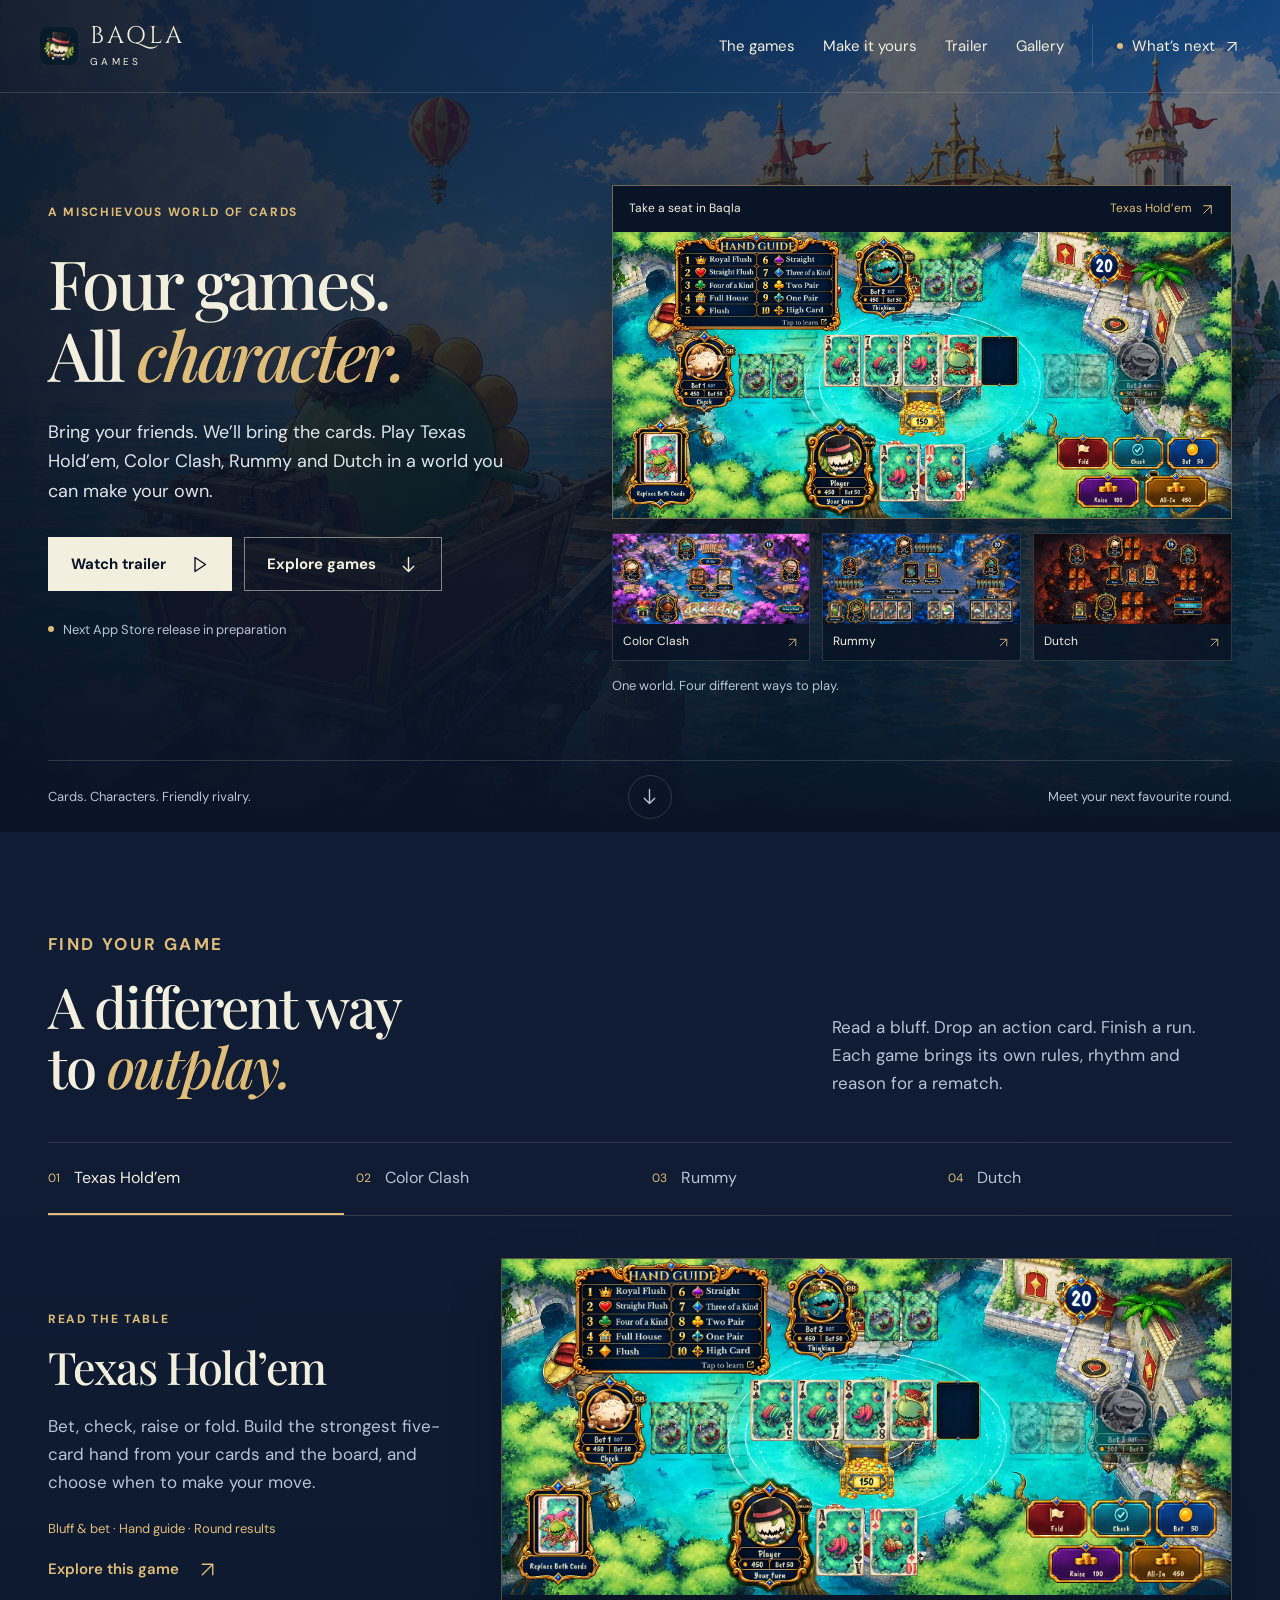
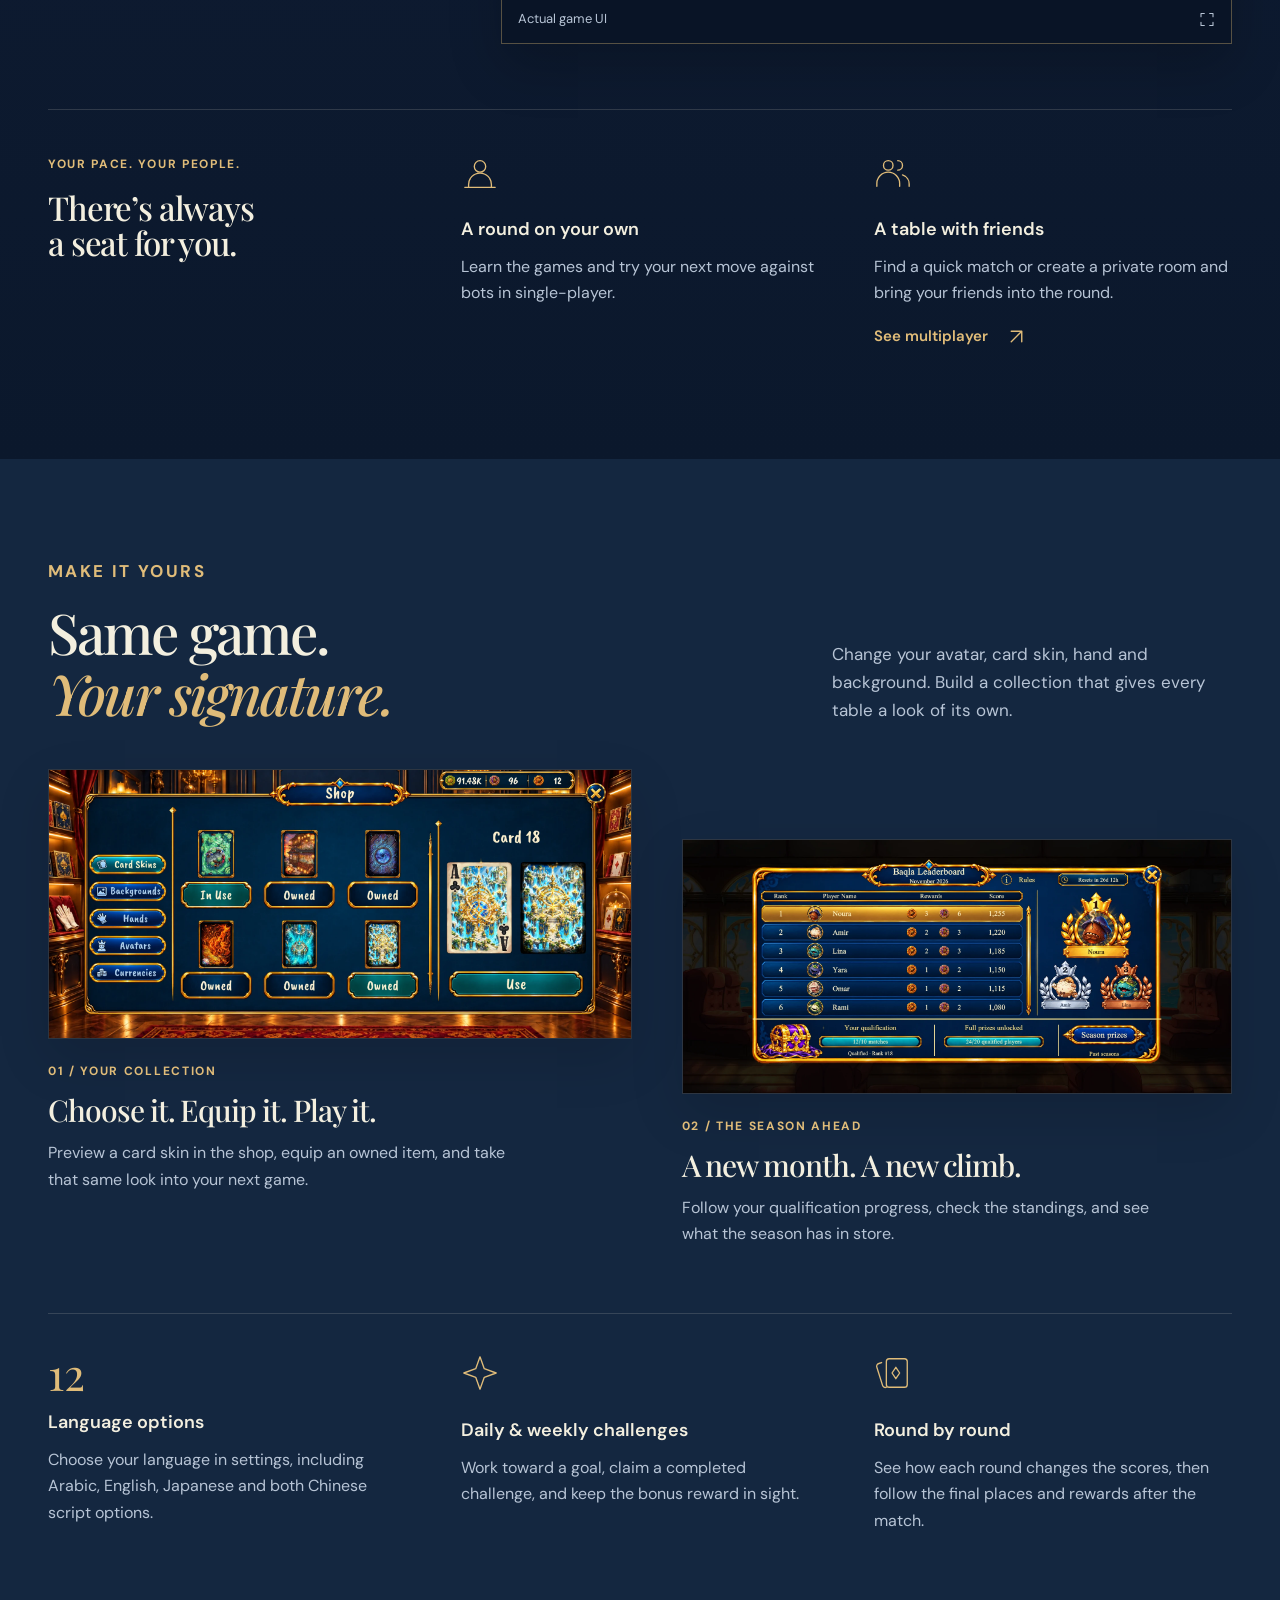
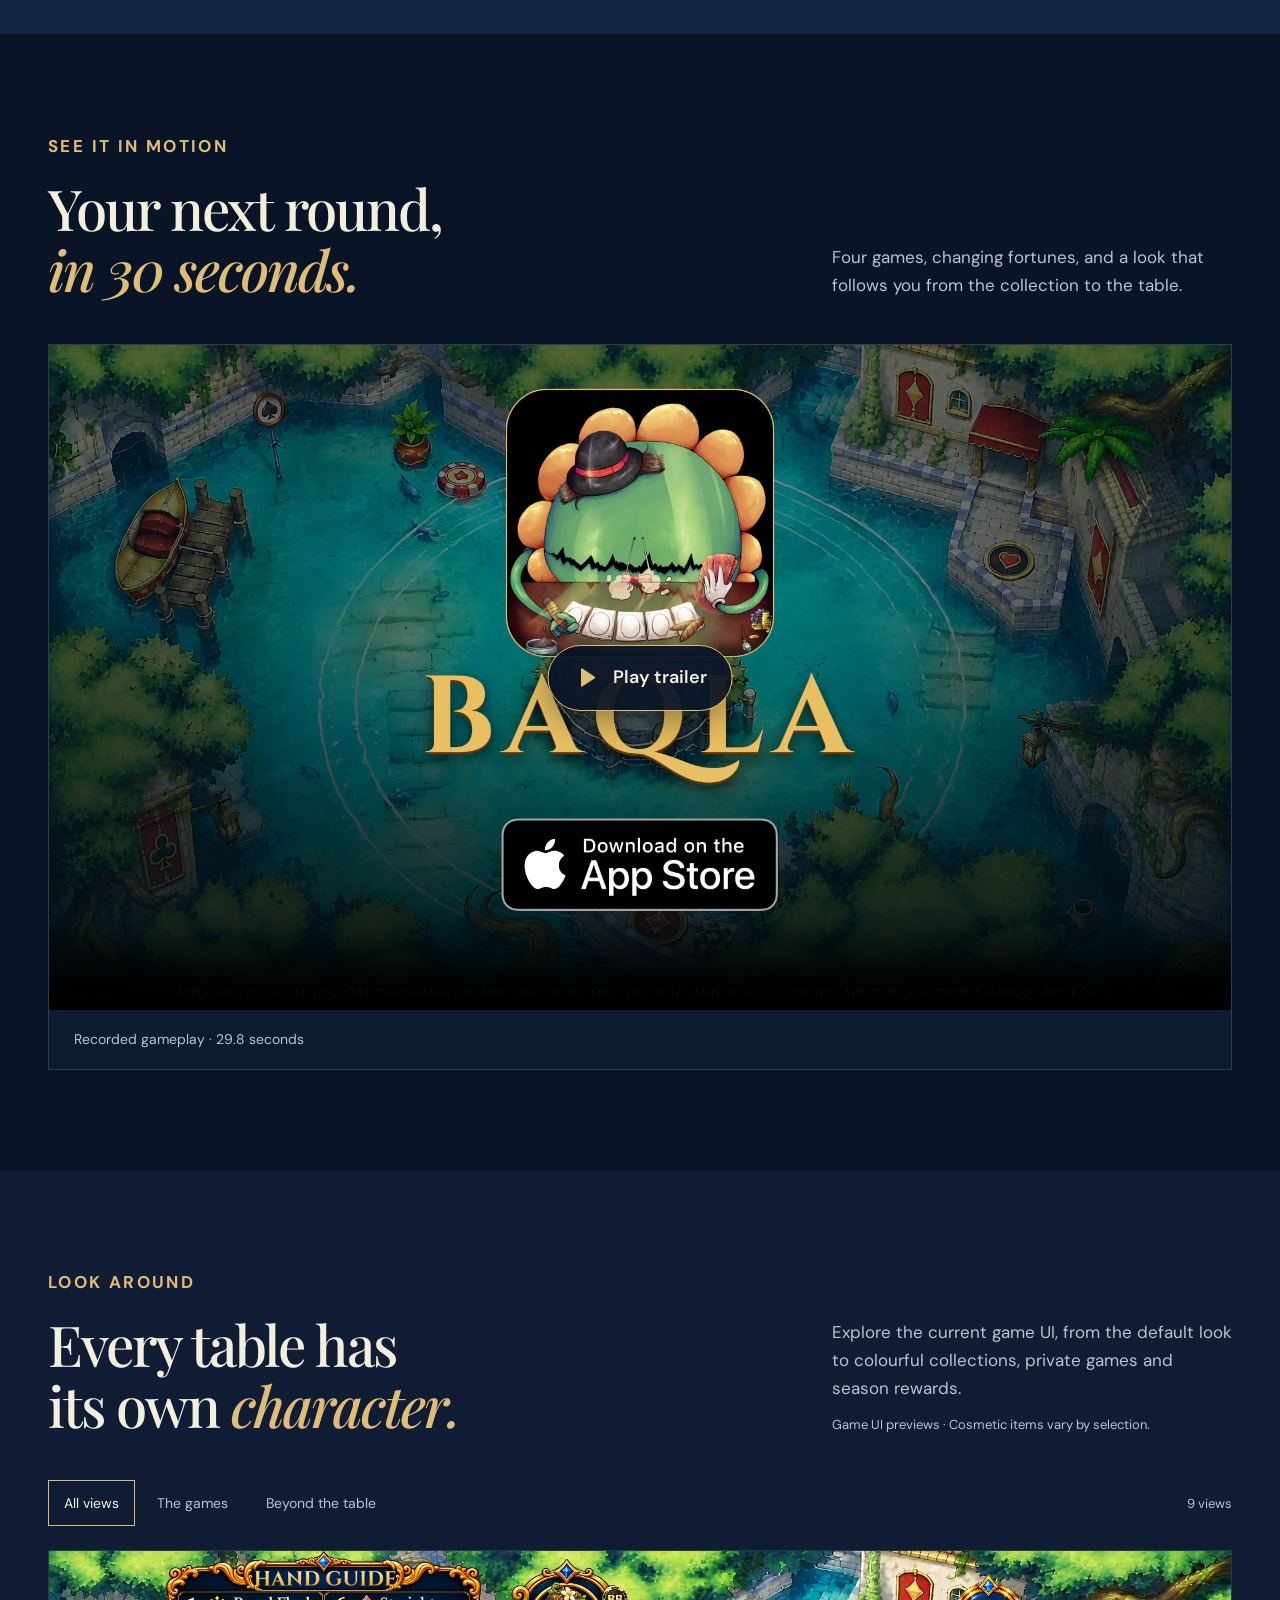
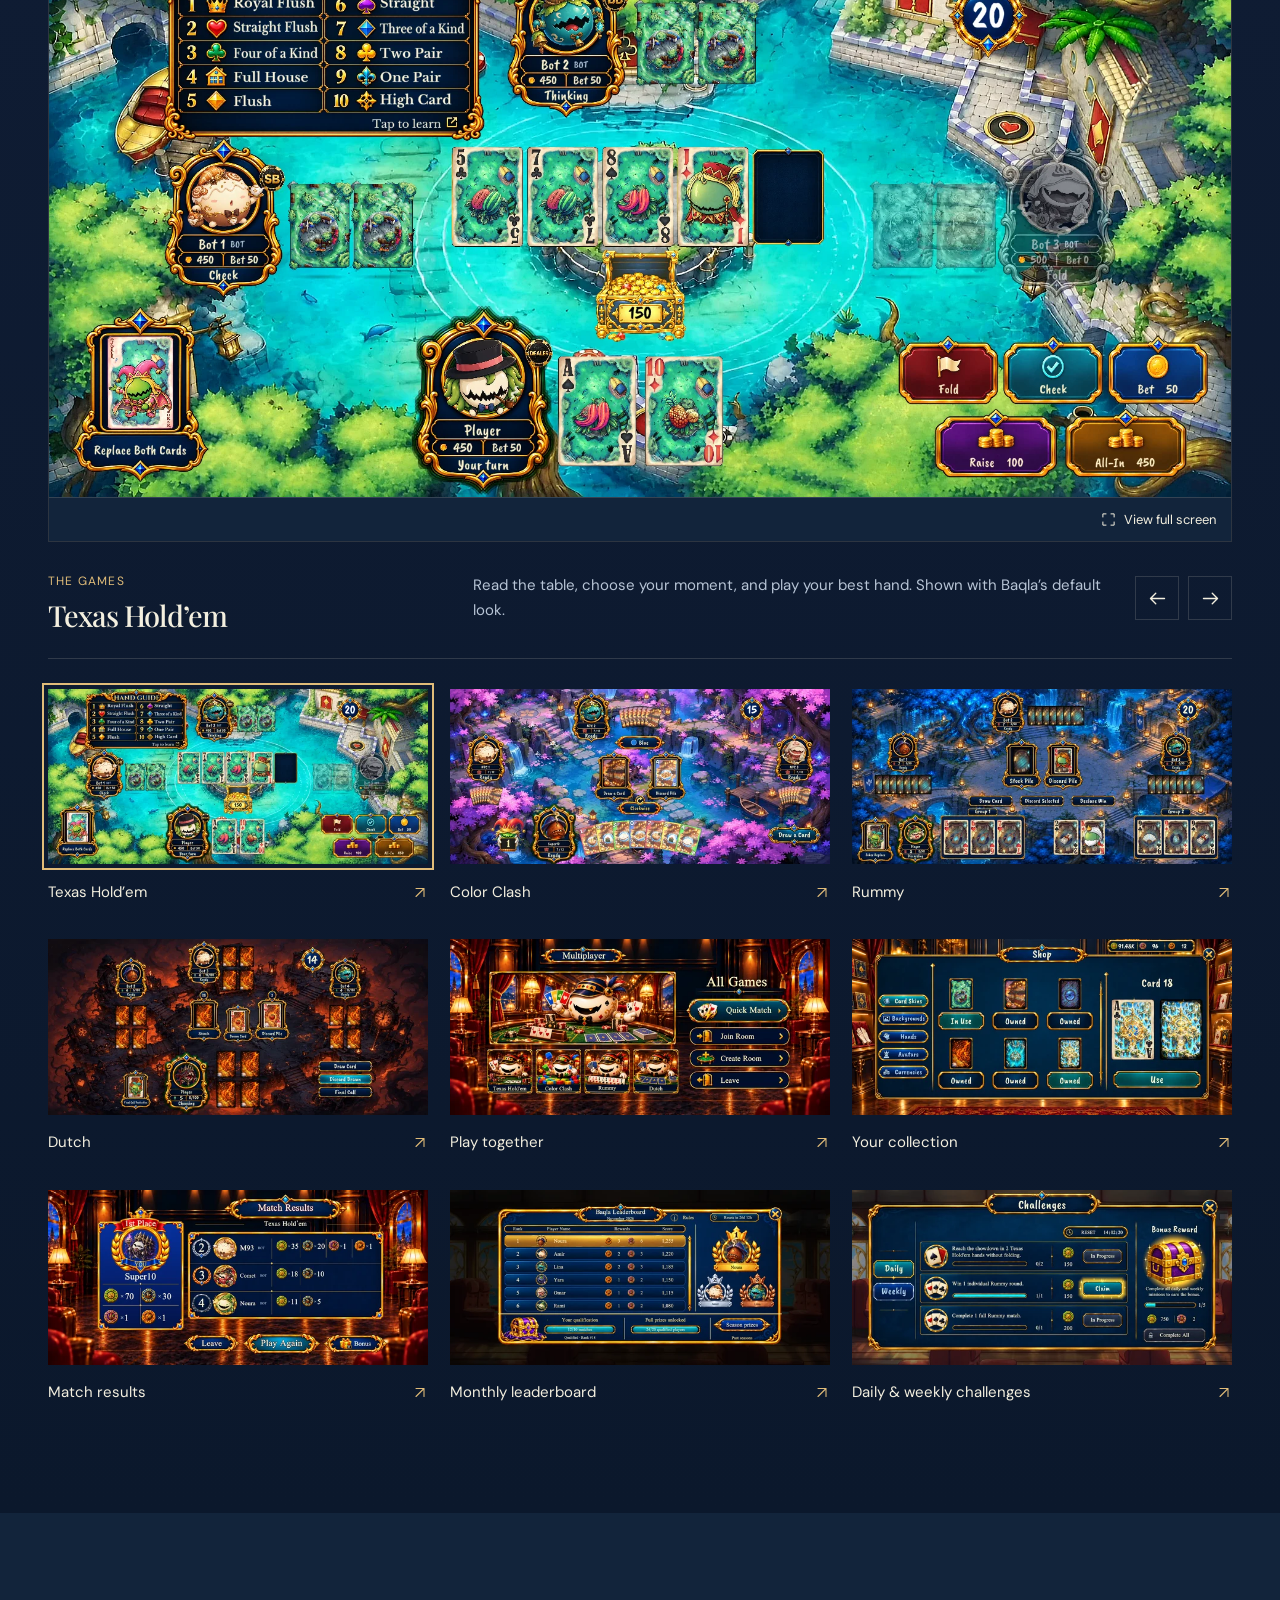
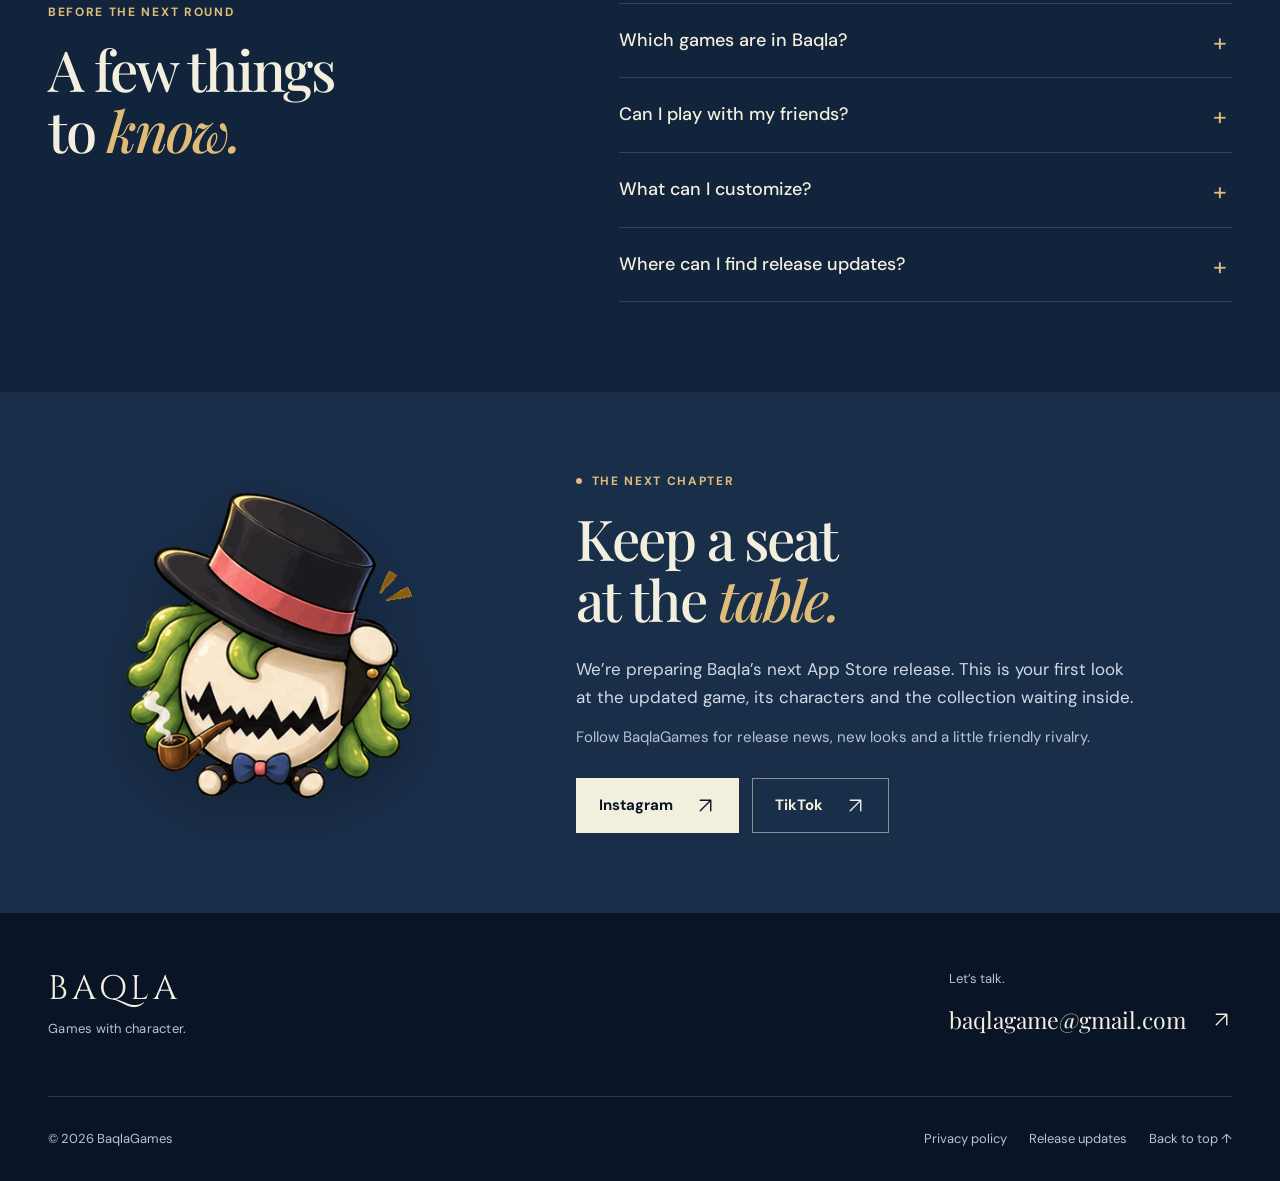
==== commit 972454a3: "Keep the Baqla trailer available for on-site viewing only" ====
--- a/index.html
+++ b/index.html
@@ -56,7 +56,7 @@
   </div></section>
 
   <section class="trailer-section" id="trailer" aria-labelledby="trailer-title"><div class="wrap"><div class="section-heading"><div><p class="eyebrow">See it in motion</p><h2 id="trailer-title">Your next round,<br><em>in 30 seconds.</em></h2></div><p>Four games, changing fortunes, and a look that follows you from the collection to the table.</p></div>
-    <figure class="trailer-feature"><div class="trailer-player"><video controls playsinline preload="none" poster="videos/baqla-action-match-v4-20261030-poster.jpg" width="1920" height="1080" aria-label="Baqla V4 gameplay trailer"><source src="videos/baqla-action-match-v4-20261030-iphone.mp4" type="video/mp4">Watch the <a href="videos/baqla-action-match-v4-20261030-iphone.mp4">Baqla gameplay trailer</a>.</video><button class="trailer-play" type="button" aria-label="Play Baqla V4 gameplay trailer" hidden><svg class="icon" aria-hidden="true"><use href="#play"></use></svg><span>Play trailer</span></button></div><figcaption><span>Recorded gameplay · 29.8 seconds</span><a class="text-link" href="downloads/appstore-trailer-v4-20261105/">View iPhone & iPad editions <svg class="icon" aria-hidden="true"><use href="#arrow-up-right"></use></svg></a></figcaption></figure>
+    <figure class="trailer-feature"><div class="trailer-player"><video controls controlslist="nodownload" playsinline preload="none" poster="videos/baqla-action-match-v4-20261030-poster.jpg" width="1920" height="1080" aria-label="Baqla V4 gameplay trailer"><source src="videos/baqla-action-match-v4-20261030-iphone.mp4" type="video/mp4">Your browser does not support embedded video.</video><button class="trailer-play" type="button" aria-label="Play Baqla V4 gameplay trailer" hidden><svg class="icon" aria-hidden="true"><use href="#play"></use></svg><span>Play trailer</span></button></div><figcaption><span>Recorded gameplay · 29.8 seconds</span></figcaption></figure>
   </div></section>
 
   <section class="gallery-section" id="gallery" aria-labelledby="gallery-title"><span id="screenshots"></span><div class="wrap">
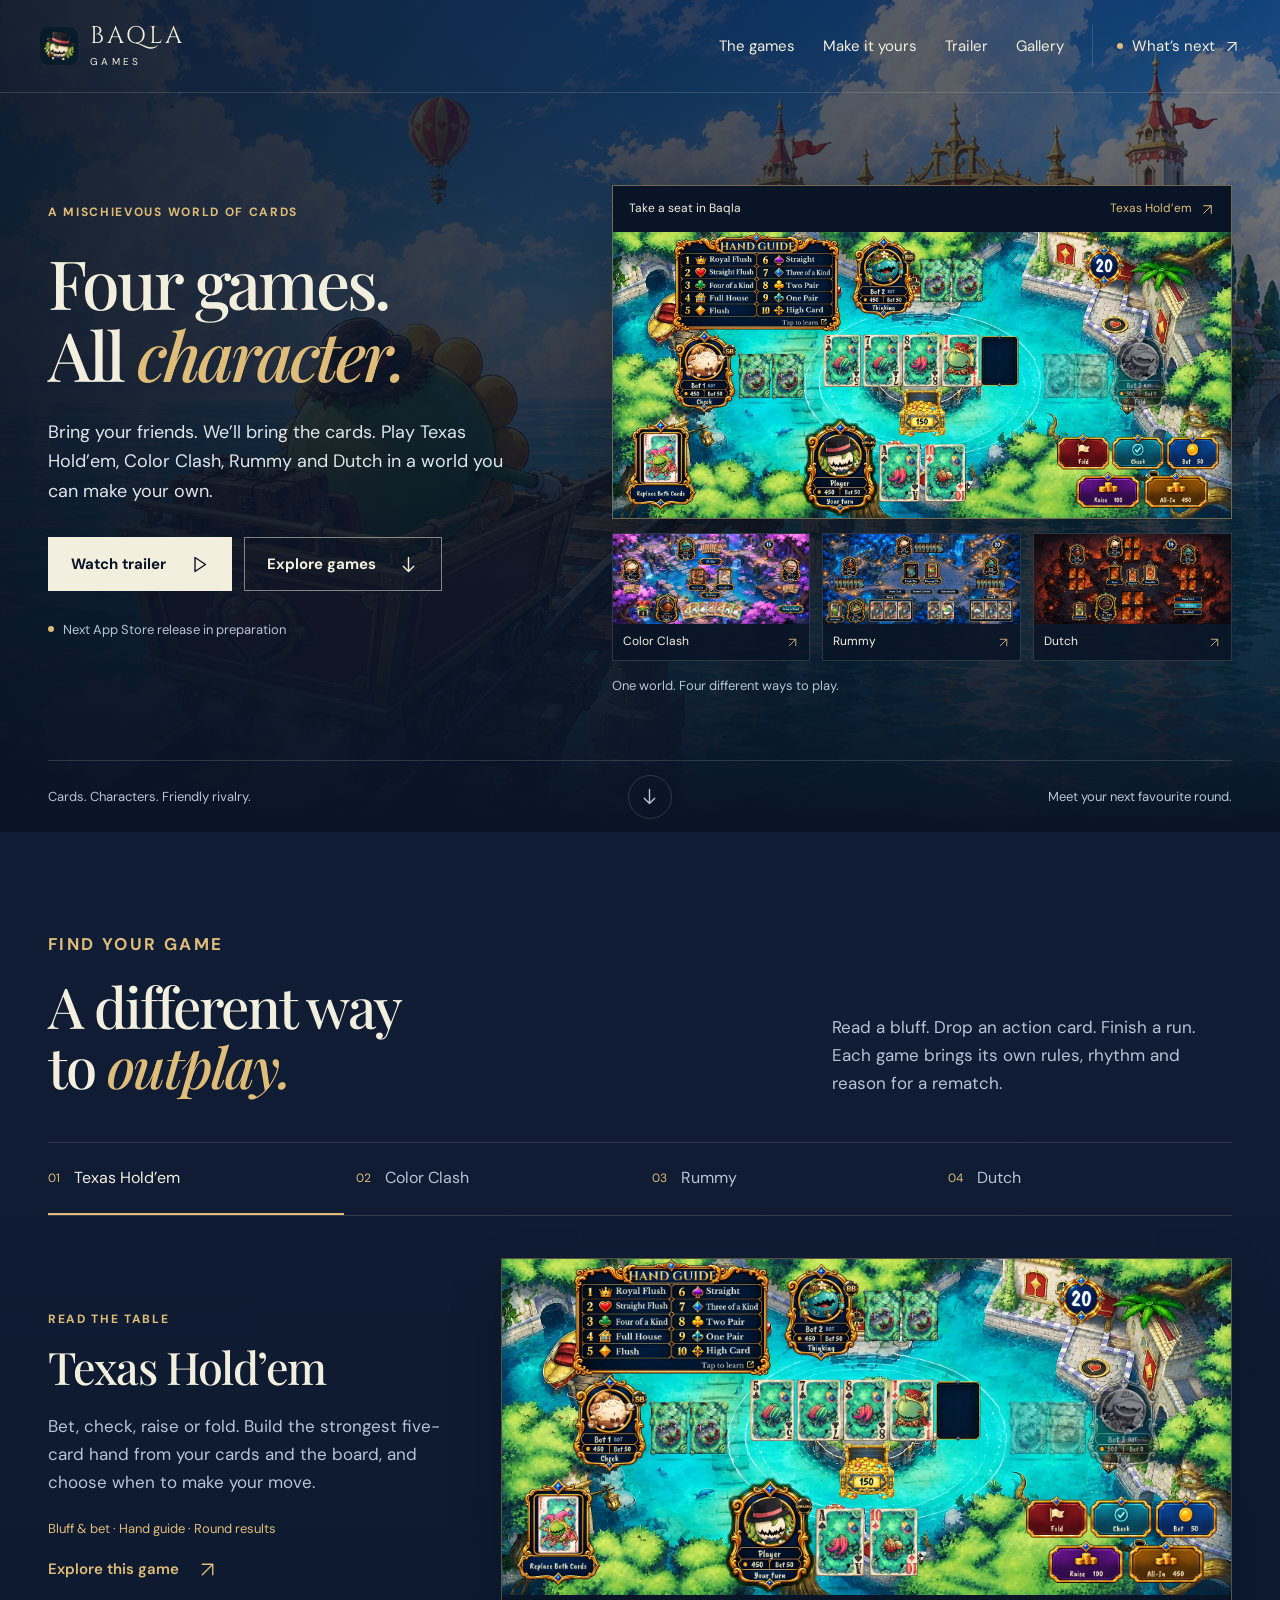
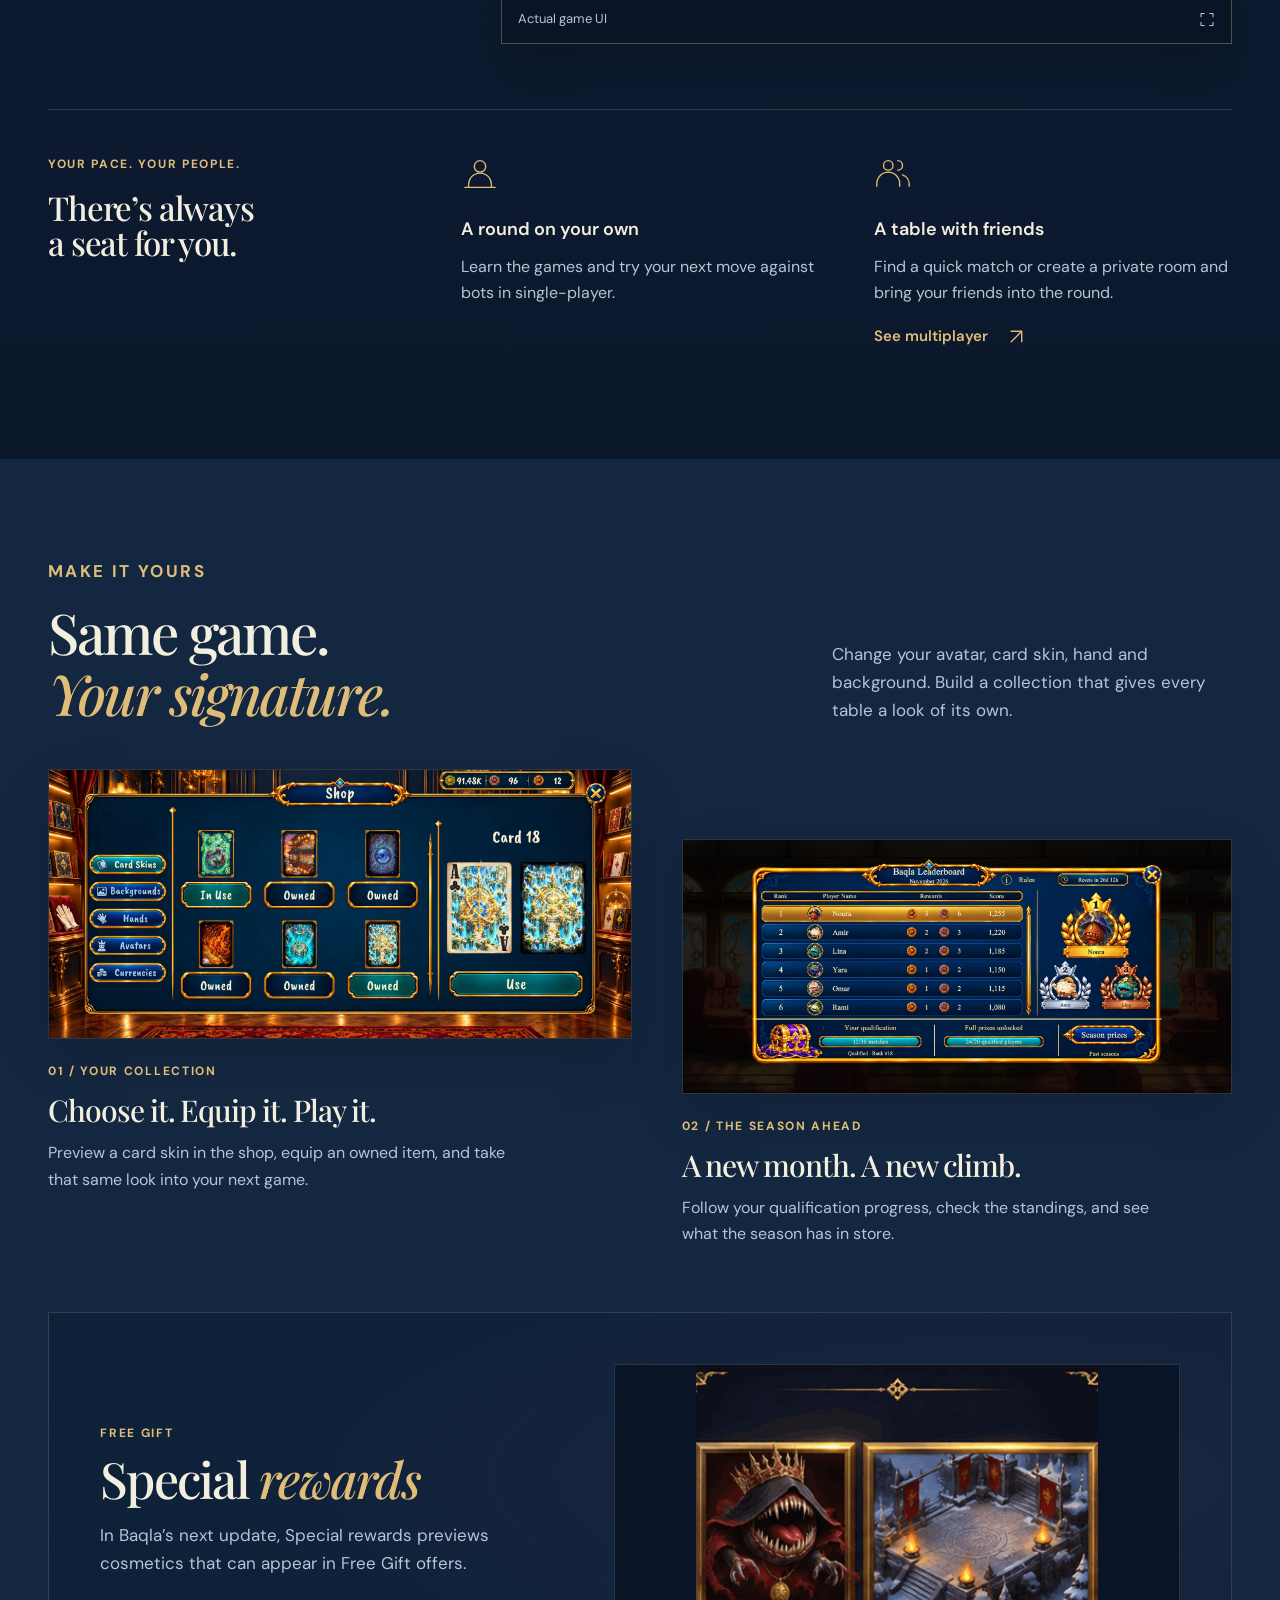
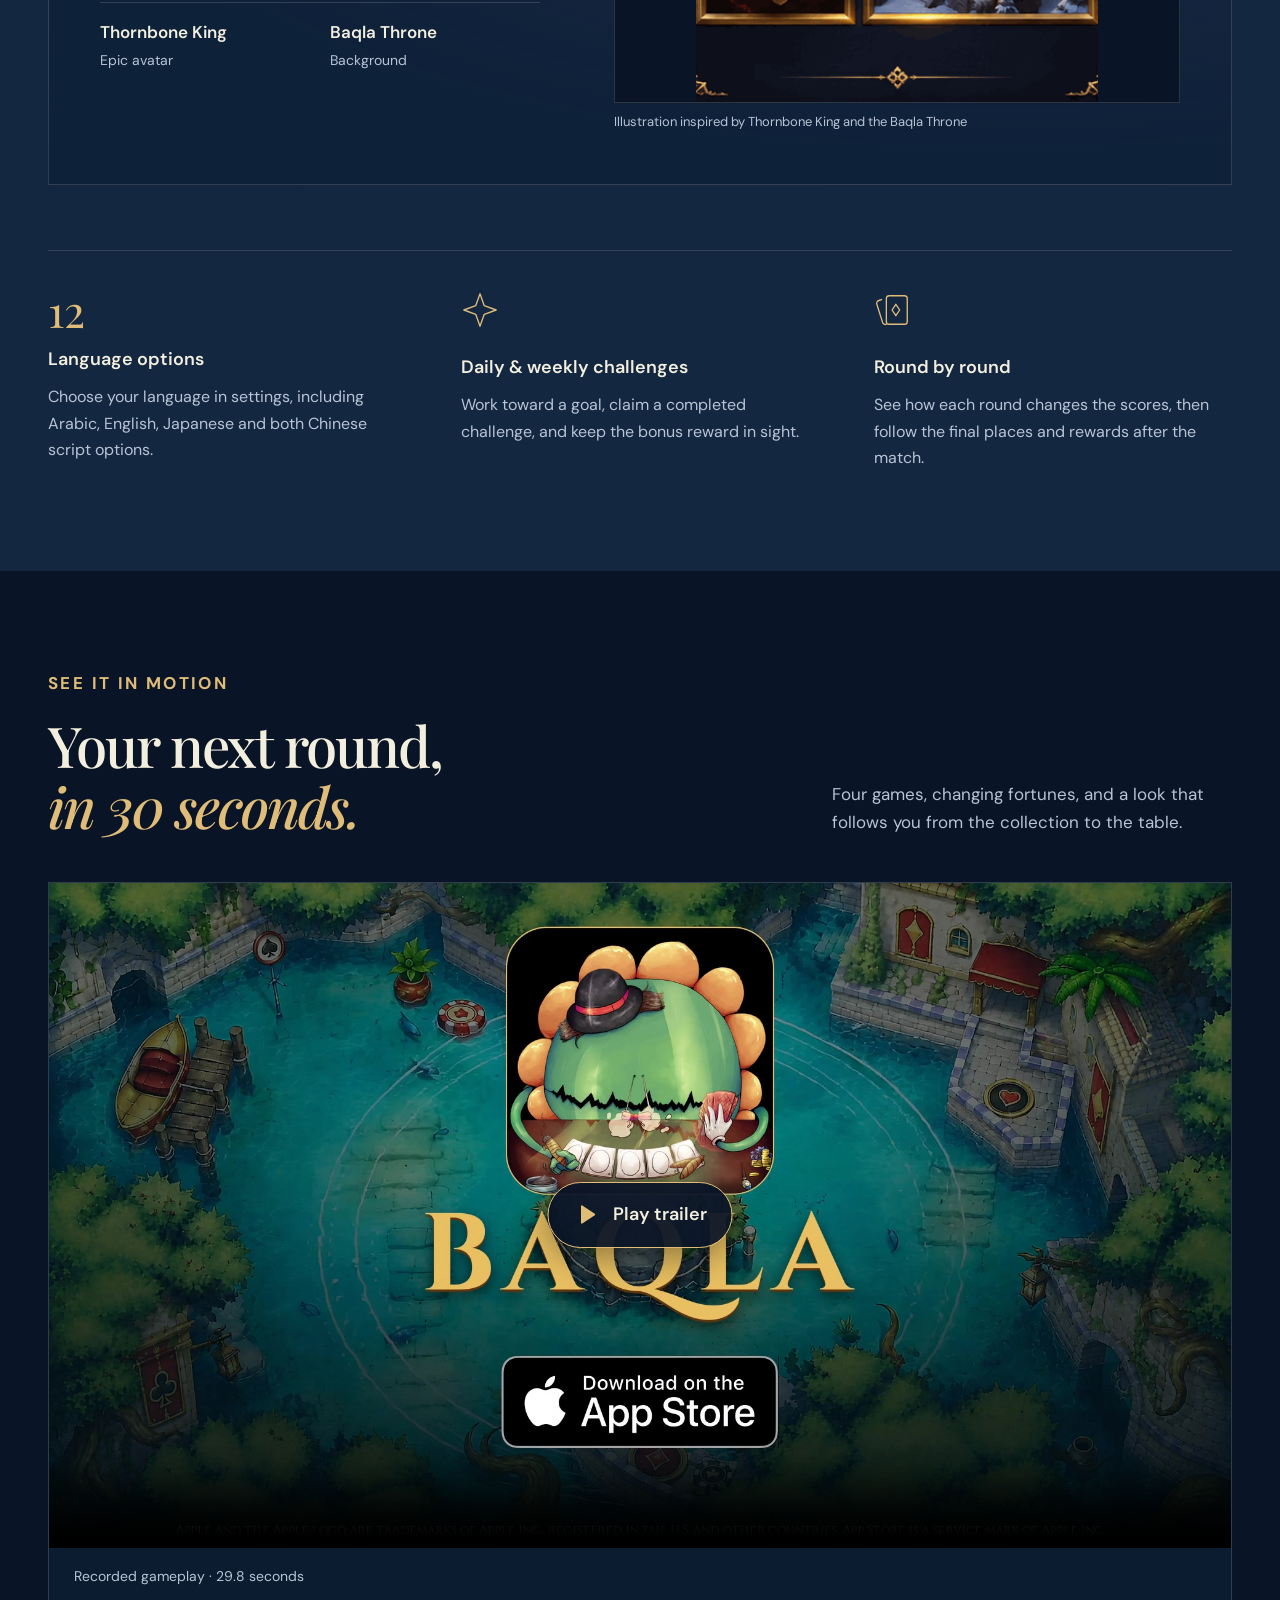
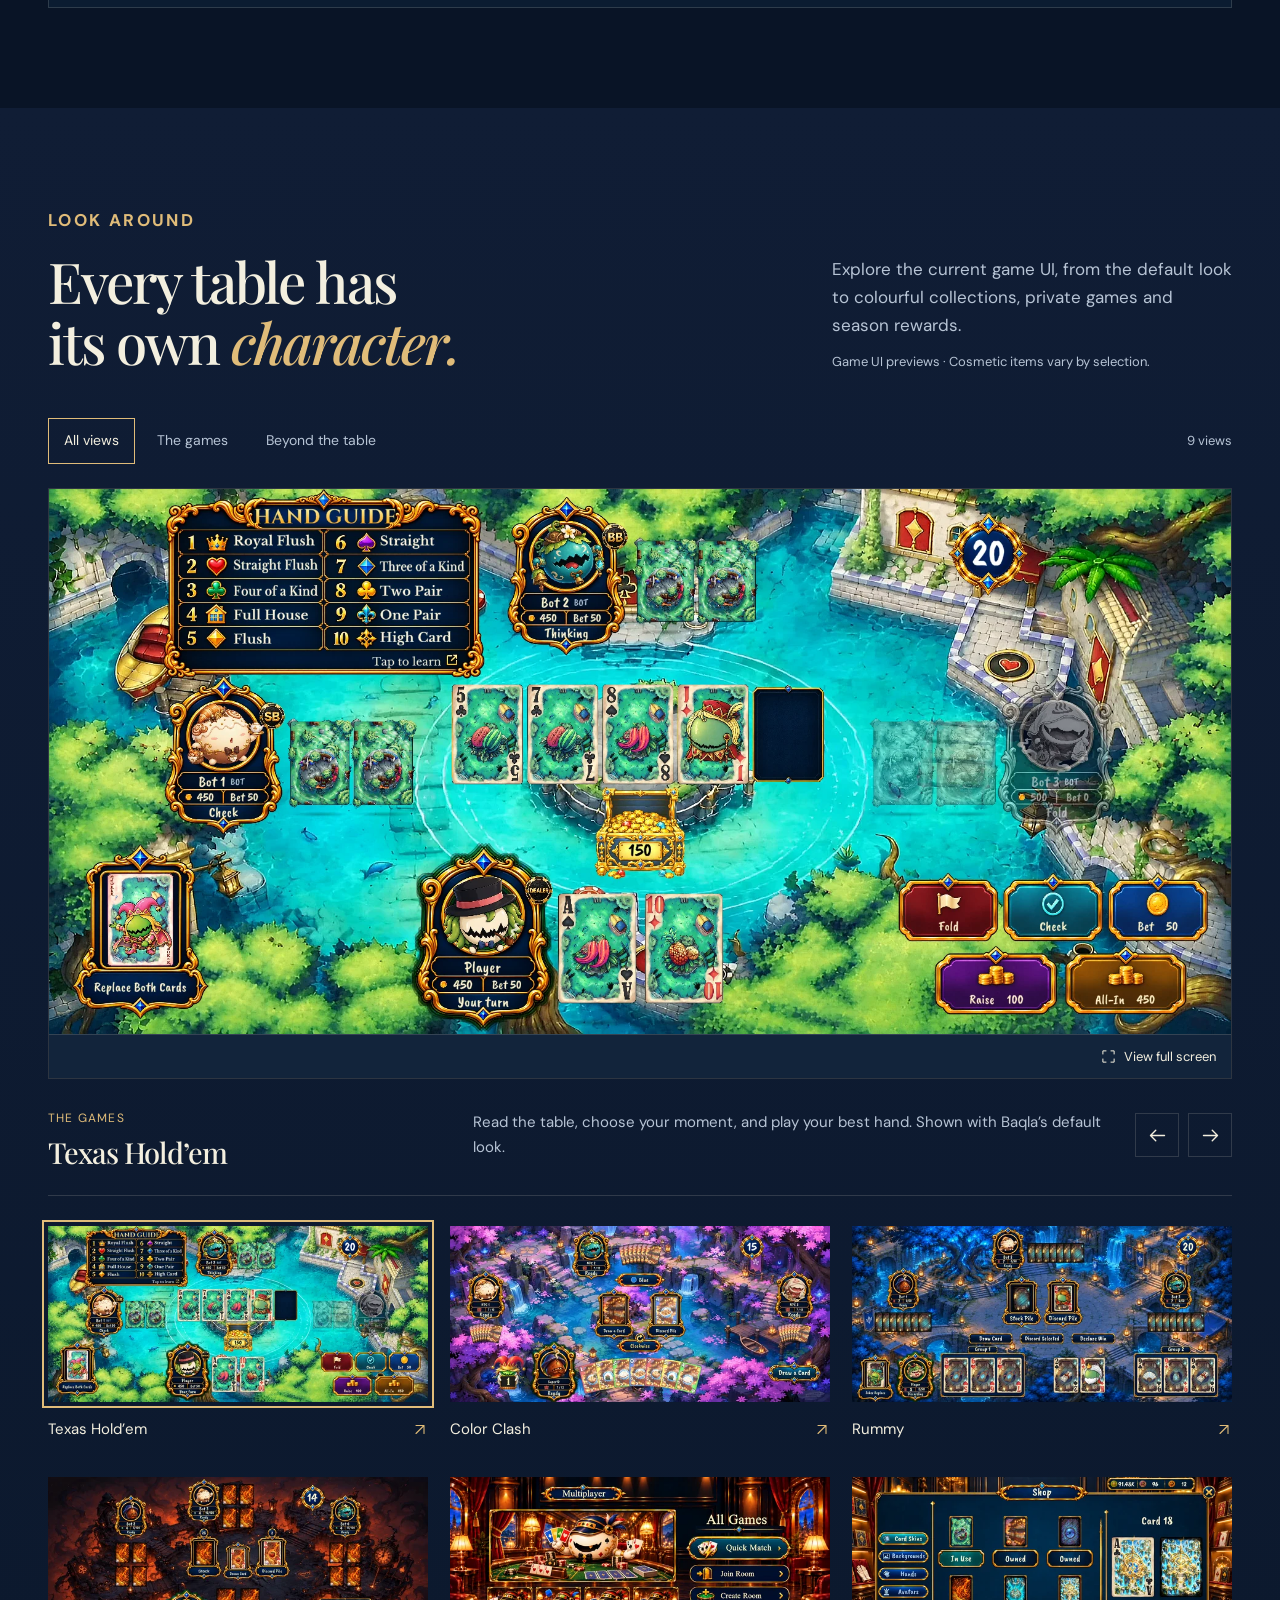
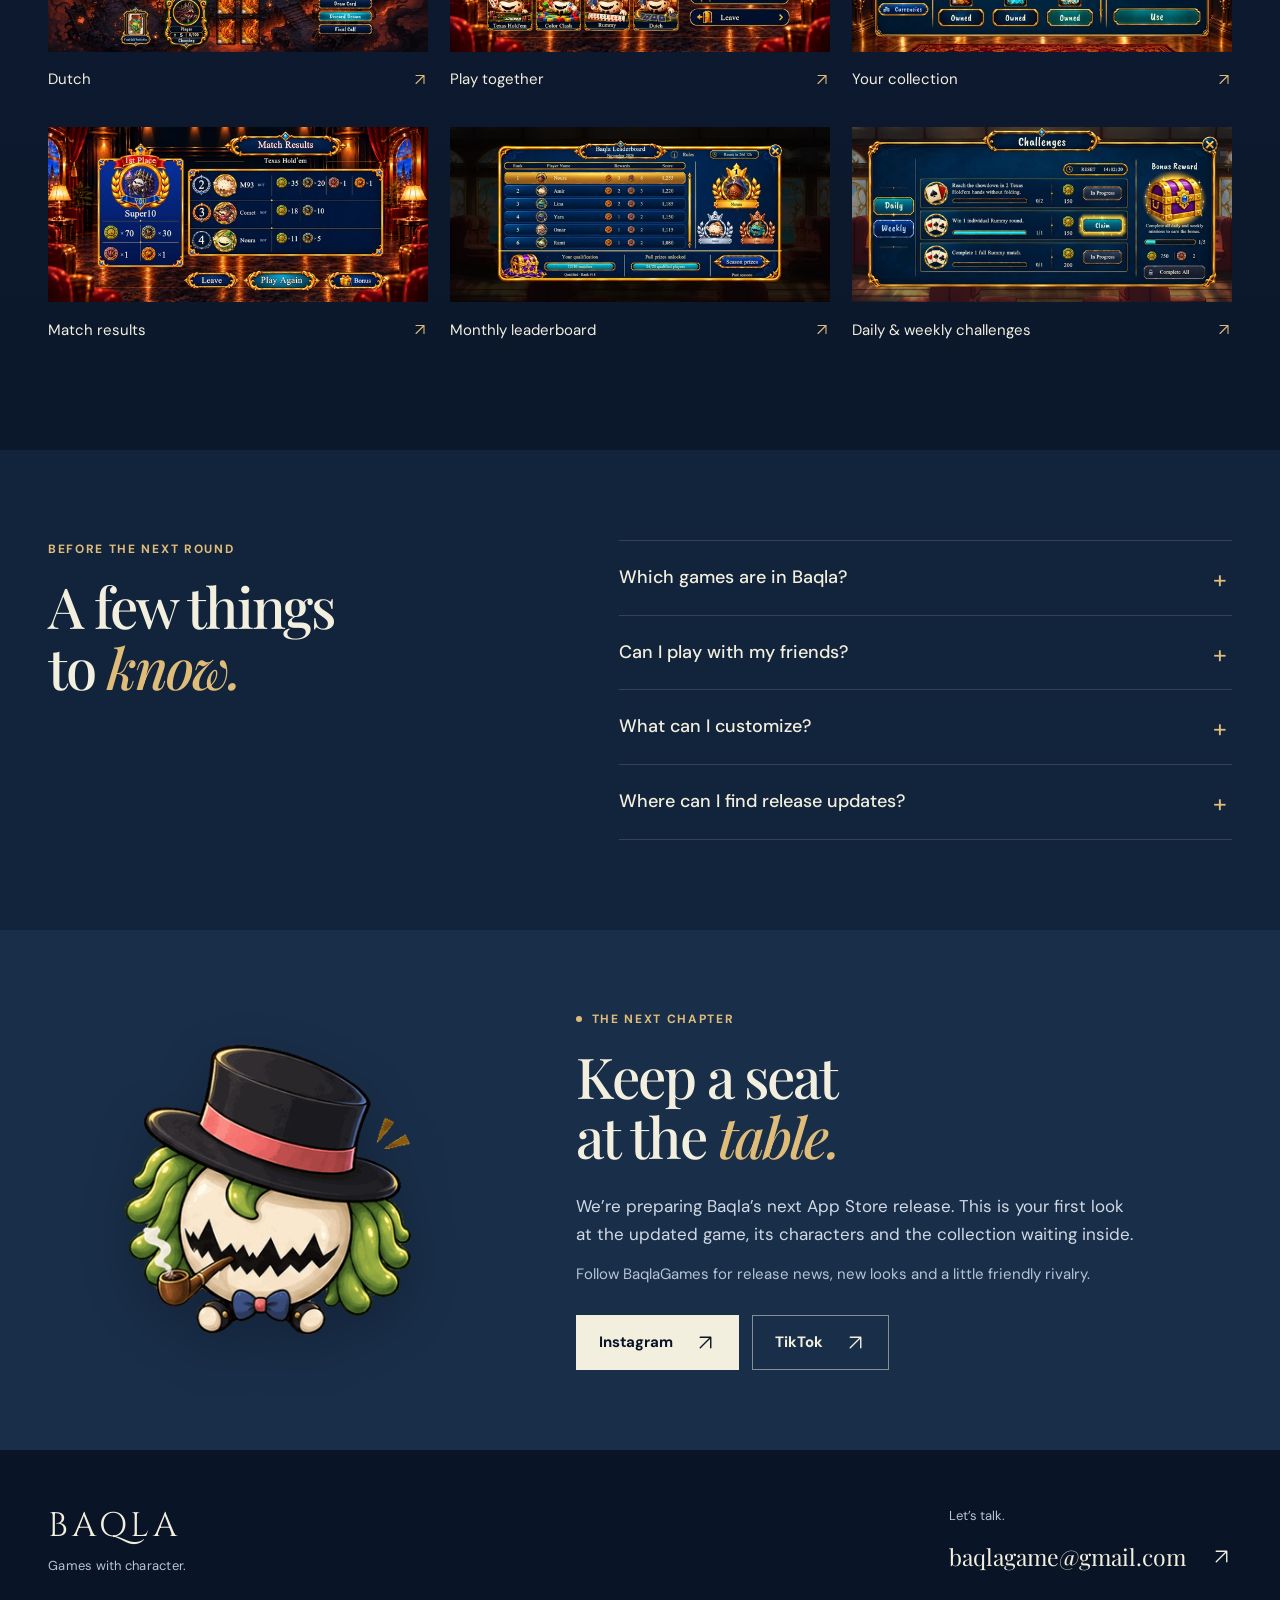
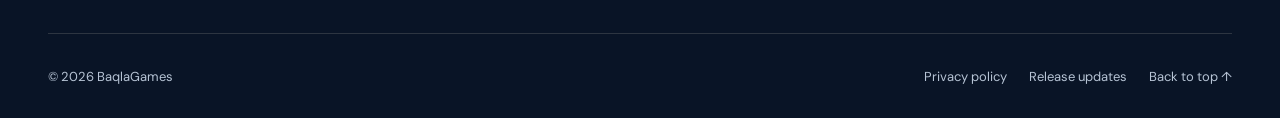
==== commit 9c5c3fc2: "Show animated Special rewards on the Baqla homepage" ====
--- a/index.html
+++ b/index.html
@@ -52,6 +52,23 @@
   <section class="world-section" id="world" aria-labelledby="world-title"><span id="about"></span><span id="features"></span><div class="wrap">
     <div class="section-heading"><div><p class="eyebrow">Make it yours</p><h2 id="world-title">Same game.<br><em>Your signature.</em></h2></div><p>Change your avatar, card skin, hand and background. Build a collection that gives every table a look of its own.</p></div>
     <div class="world-showcase"><figure class="world-figure"><a class="screen-frame" href="#gallery" data-gallery-select="shop" aria-label="Explore the Baqla collection"><img class="" src="images/refresh-20261105/card-skins-shop-1920x886.webp" alt="The current Baqla shop showing collectible card skins and the selected skin" width="1920" height="886" loading="lazy" decoding="async"></a><figcaption><p class="eyebrow">01 / Your collection</p><h3>Choose it. Equip it. Play it.</h3><p>Preview a card skin in the shop, equip an owned item, and take that same look into your next game.</p></figcaption></figure><figure class="world-figure leaderboard-figure"><a class="screen-frame" href="#gallery" data-gallery-select="leaderboard" aria-label="Explore the monthly leaderboard"><img class="" src="images/refresh-20261105/season-leaderboard-1920x886.webp" alt="Baqla monthly leaderboard showing qualification progress and season standings" width="1920" height="886" loading="lazy" decoding="async"></a><figcaption><p class="eyebrow">02 / The season ahead</p><h3>A new month. A new climb.</h3><p>Follow your qualification progress, check the standings, and see what the season has in store.</p></figcaption></figure></div>
+    <article class="special-rewards" id="special-rewards" aria-labelledby="special-rewards-title">
+      <div class="special-rewards-copy">
+        <p class="eyebrow">Free Gift</p>
+        <h3 id="special-rewards-title">Special <em>rewards</em></h3>
+        <p>In Baqla’s next update, Special rewards previews cosmetics that can appear in Free Gift offers.</p>
+        <dl class="special-rewards-items">
+          <div><dt>Thornbone King</dt><dd>Epic avatar</dd></div>
+          <div><dt>Baqla Throne</dt><dd>Background</dd></div>
+        </dl>
+      </div>
+      <figure class="special-rewards-art">
+        <div class="special-rewards-media">
+          <img src="images/current/special-rewards-preview.webp" data-motion-src="images/current/special-rewards-preview.gif" alt="The crowned Thornbone King avatar beside the snowy Baqla Throne arena" width="960" height="576" loading="lazy" decoding="async">
+        </div>
+        <figcaption>Illustration inspired by Thornbone King and the Baqla Throne</figcaption>
+      </figure>
+    </article>
     <div class="world-details"><div><span class="detail-number">12</span><h3>Language options</h3><p>Choose your language in settings, including Arabic, English, Japanese and both Chinese script options.</p></div><div><svg class="line-icon" aria-hidden="true"><use href="#spark"></use></svg><h3>Daily & weekly challenges</h3><p>Work toward a goal, claim a completed challenge, and keep the bonus reward in sight.</p></div><div><svg class="line-icon" aria-hidden="true"><use href="#cards"></use></svg><h3>Round by round</h3><p>See how each round changes the scores, then follow the final places and rewards after the match.</p></div></div>
   </div></section>
 
--- a/site.css
+++ b/site.css
@@ -16,5 +16,71 @@
 @media(max-width:360px){.hero-actions{flex-direction:column}.hero h1{font-size:44px}.screen-heading>span:first-child{display:none}.hero-game-links span{font-size:10px}.hero-game-links .icon{display:none}.gallery-filters button{font-size:12px;padding-inline:9px}.section-heading h2{font-size:39px}.gallery-thumb>span{font-size:12px}.featured-view h3{font-size:23px}.footer-bottom>div{gap:16px}}
 @media(prefers-reduced-motion:reduce){html{scroll-behavior:auto}*,*::before,*::after{animation-duration:.01ms!important;animation-iteration-count:1!important;transition-duration:.01ms!important}}
 
+.special-rewards {
+  display: grid;
+  grid-template-columns: minmax(0, .9fr) minmax(0, 1.1fr);
+  align-items: center;
+  gap: clamp(25px, 4vw, 52px);
+  margin-top: clamp(36px, 5vw, 65px);
+  padding: clamp(24px, 4vw, 52px);
+  border: 1px solid var(--line);
+  background: radial-gradient(ellipse at 80% 35%, #48345740, transparent 65%), #0d2139;
+}
+.special-rewards-copy h3 {
+  margin: 10px 0 15px;
+  font-size: clamp(32px, 4vw, 50px);
+}
+.special-rewards-copy > p:not(.eyebrow) {
+  max-width: 37ch;
+  color: var(--muted);
+}
+.special-rewards-items {
+  display: grid;
+  grid-template-columns: repeat(2, minmax(0, 1fr));
+  gap: 12px 20px;
+  max-width: 440px;
+  margin: 25px 0 0;
+  padding-top: 15px;
+  border-top: 1px solid var(--line);
+}
+.special-rewards-items dt {
+  color: var(--cream);
+  font-weight: 600;
+}
+.special-rewards-items dd {
+  margin: 3px 0 0;
+  color: var(--muted);
+  font-size: 14px;
+}
+.special-rewards-art {
+  min-width: 0;
+}
+.special-rewards-media {
+  position: relative;
+  aspect-ratio: 5 / 3;
+  overflow: hidden;
+  border: 1px solid var(--line);
+  background: var(--deep);
+}
+.special-rewards-media img {
+  position: absolute;
+  inset: 0;
+  width: 100%;
+  height: 100%;
+  object-fit: contain;
+}
+.special-rewards-art figcaption {
+  margin-top: 8px;
+  color: var(--muted);
+  font-size: 13px;
+}
+@media (max-width: 760px) {
+  .special-rewards { grid-template-columns: minmax(0, 1fr); }
+}
+@media (max-width: 400px) {
+  .special-rewards { padding: 18px; }
+  .special-rewards-items { gap: 10px; }
+}
+
 /* Keep the expand control outside the captured game UI. */
 .featured-image{aspect-ratio:auto}.featured-image>img{height:auto;aspect-ratio:1920/886}.expand-label{position:static;min-height:44px;justify-content:flex-end;padding:10px 15px;background:#12243b;font-size:13px;border-top:1px solid var(--line)}
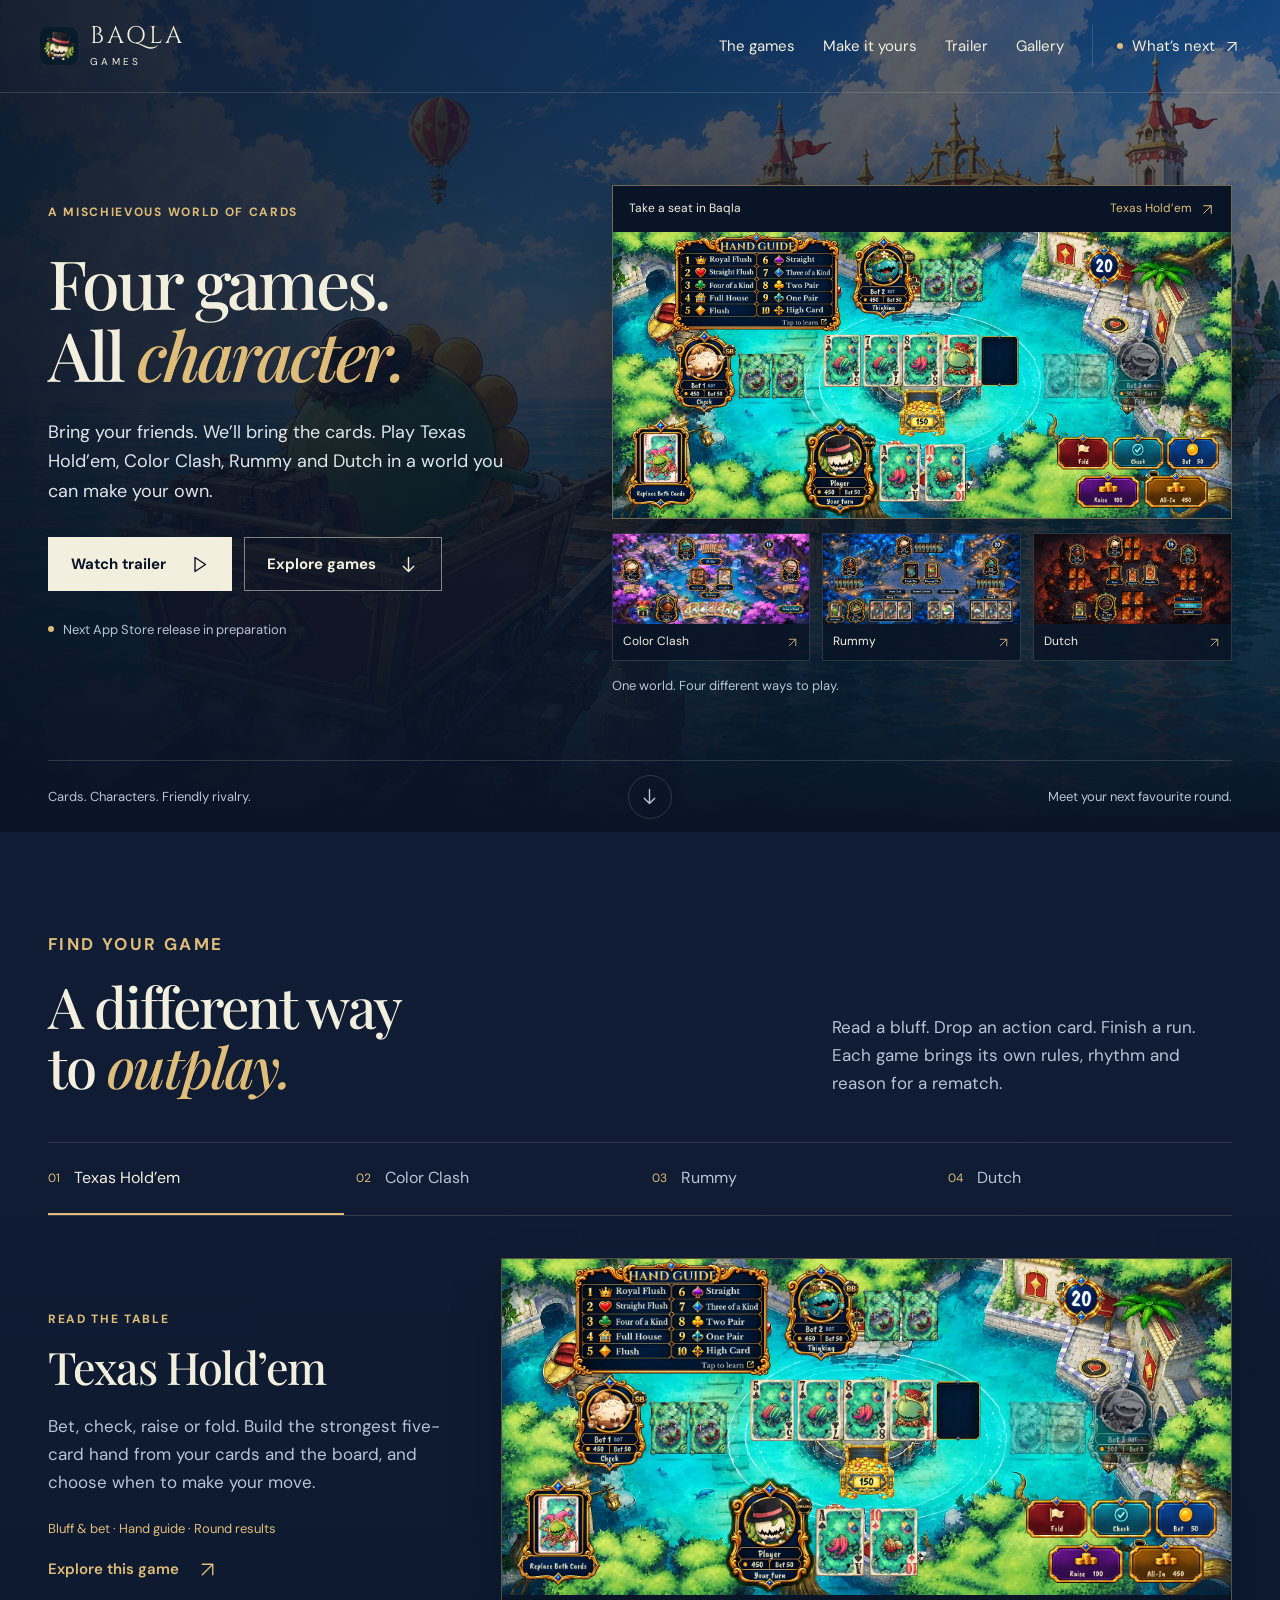
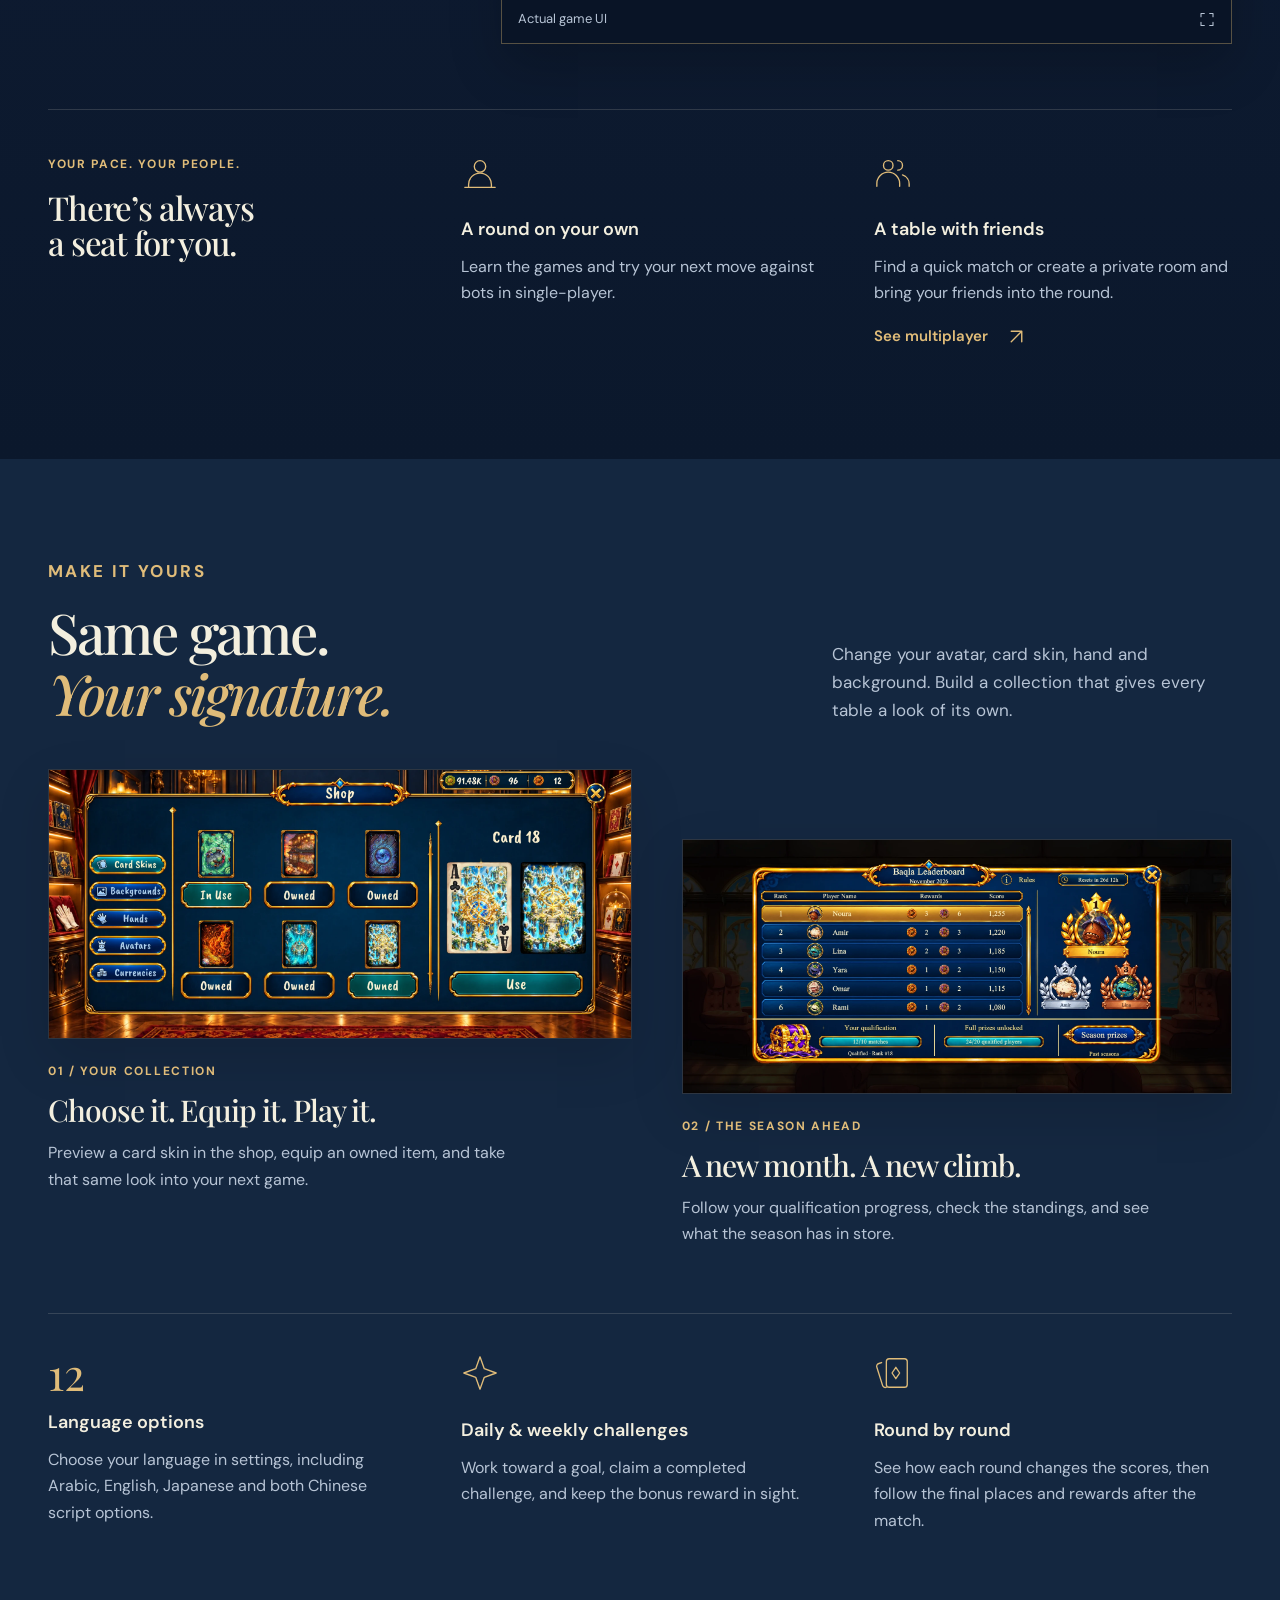
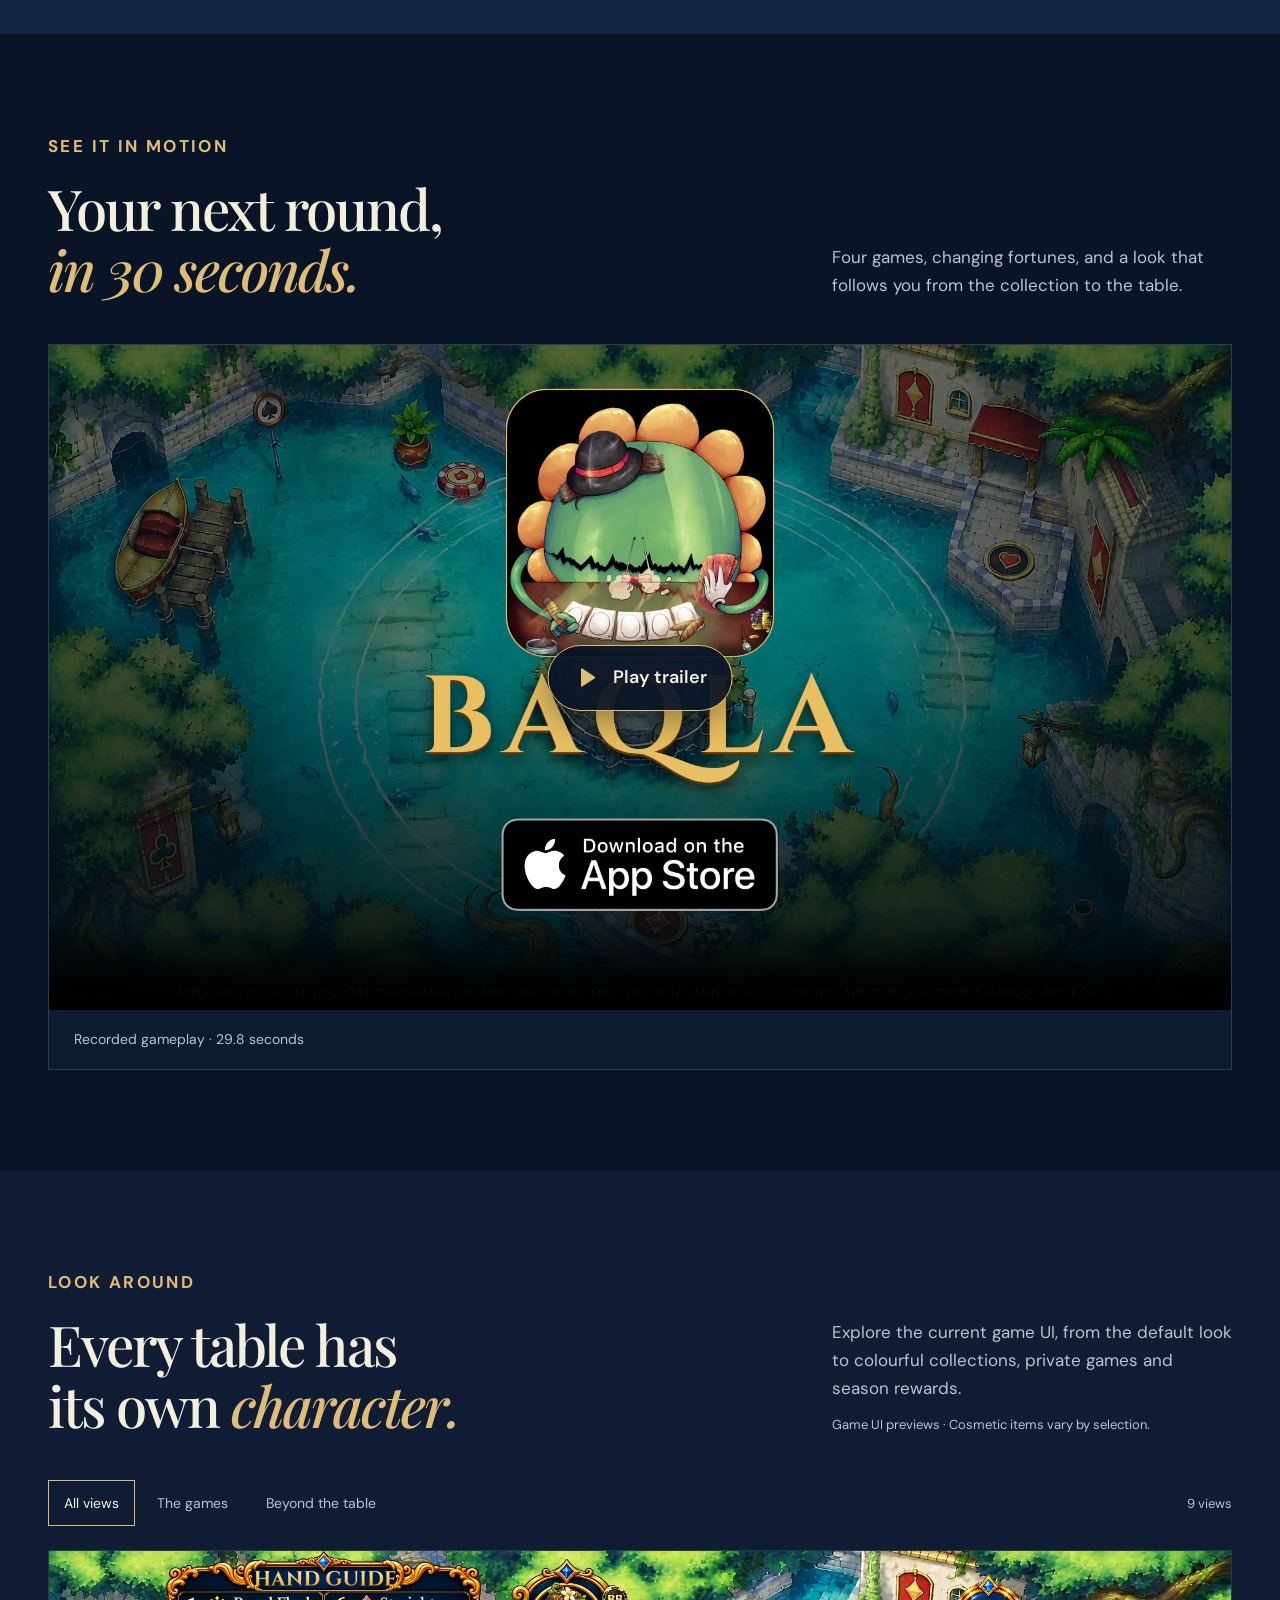
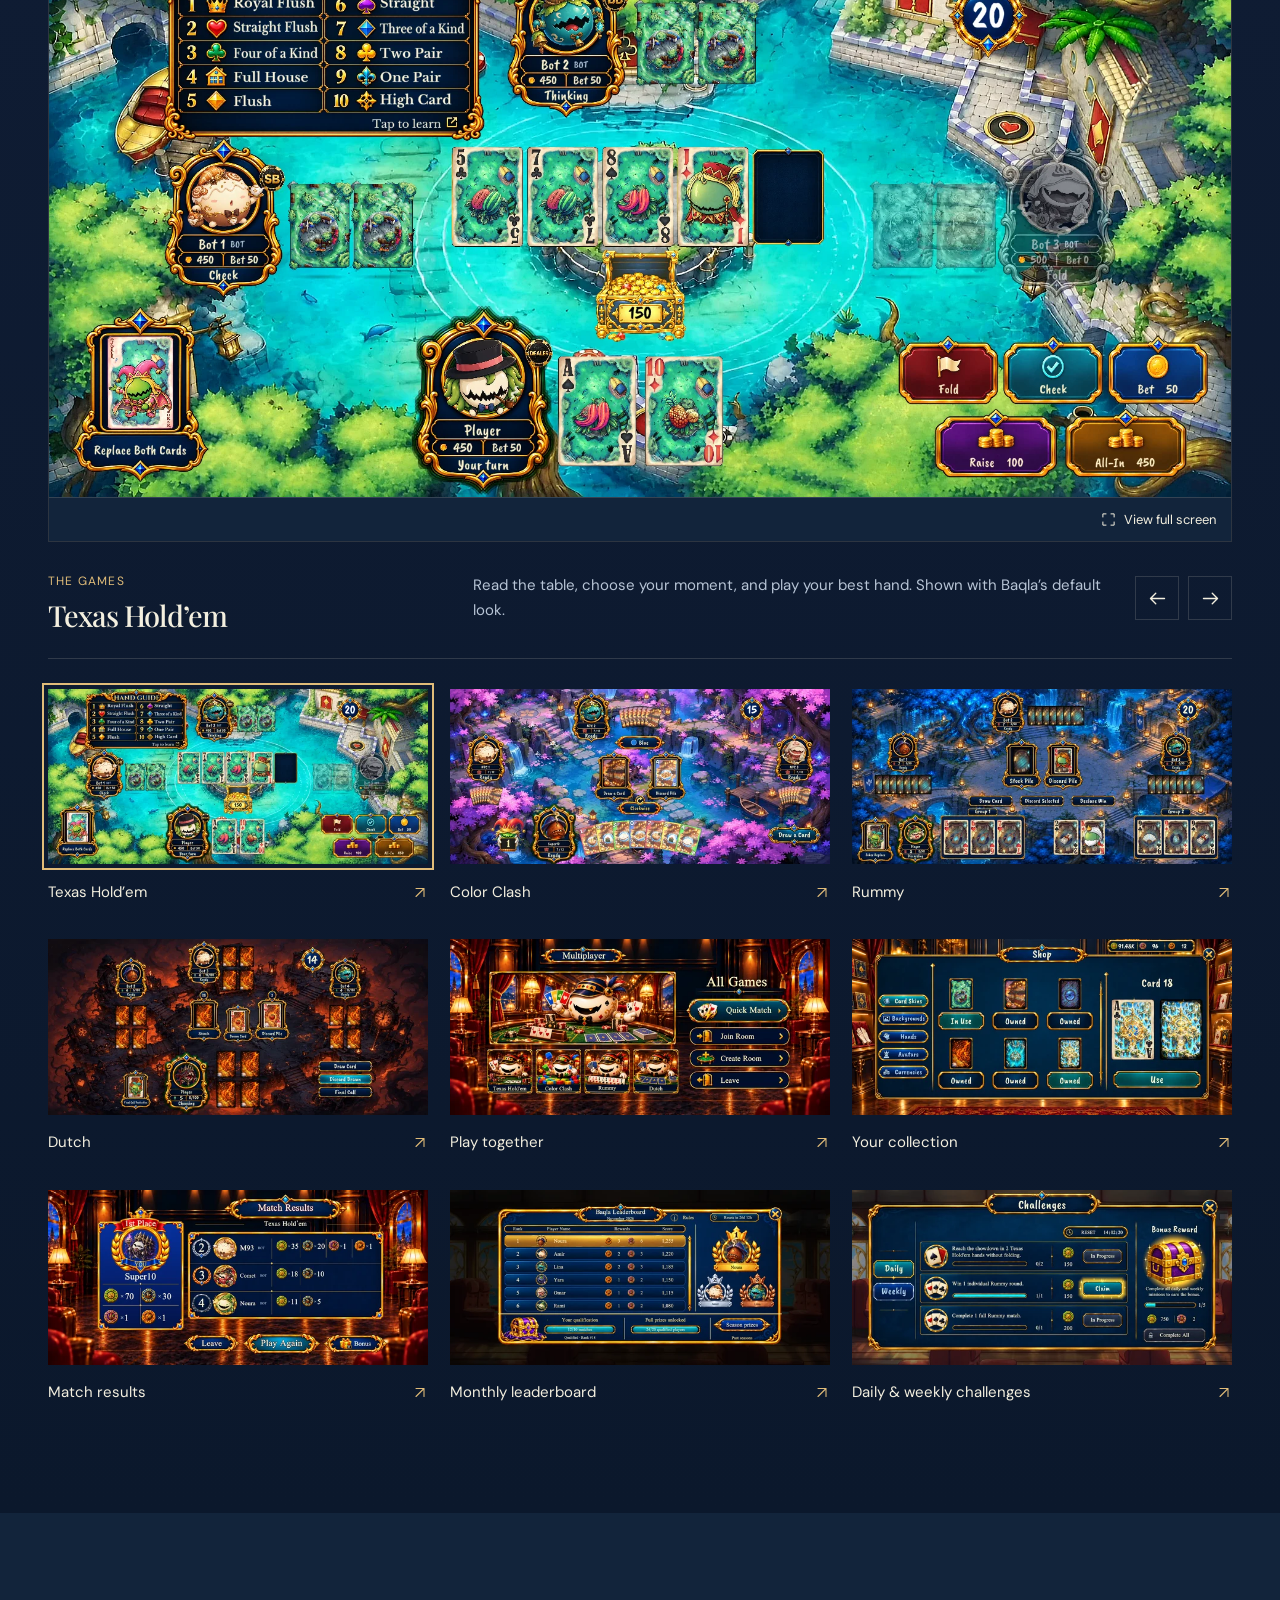
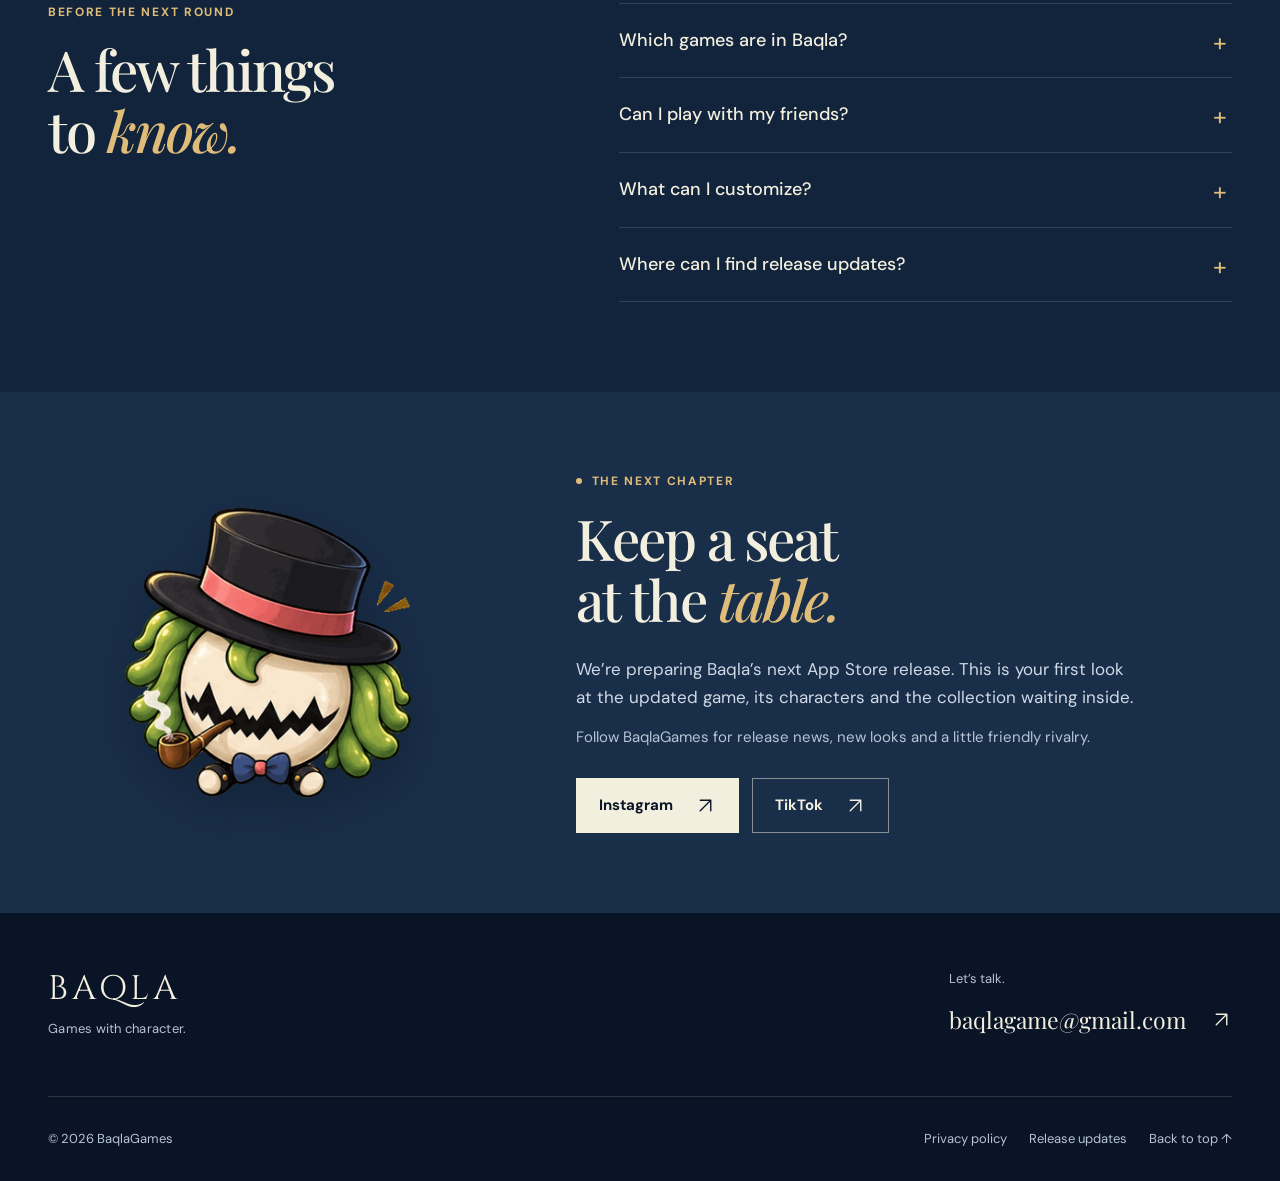
==== commit 671393ec: "Revert "Show animated Special rewards on the Baqla homepage" This reverts commit 9c5c3fc2b1840aa781f" ====
--- a/index.html
+++ b/index.html
@@ -52,23 +52,6 @@
   <section class="world-section" id="world" aria-labelledby="world-title"><span id="about"></span><span id="features"></span><div class="wrap">
     <div class="section-heading"><div><p class="eyebrow">Make it yours</p><h2 id="world-title">Same game.<br><em>Your signature.</em></h2></div><p>Change your avatar, card skin, hand and background. Build a collection that gives every table a look of its own.</p></div>
     <div class="world-showcase"><figure class="world-figure"><a class="screen-frame" href="#gallery" data-gallery-select="shop" aria-label="Explore the Baqla collection"><img class="" src="images/refresh-20261105/card-skins-shop-1920x886.webp" alt="The current Baqla shop showing collectible card skins and the selected skin" width="1920" height="886" loading="lazy" decoding="async"></a><figcaption><p class="eyebrow">01 / Your collection</p><h3>Choose it. Equip it. Play it.</h3><p>Preview a card skin in the shop, equip an owned item, and take that same look into your next game.</p></figcaption></figure><figure class="world-figure leaderboard-figure"><a class="screen-frame" href="#gallery" data-gallery-select="leaderboard" aria-label="Explore the monthly leaderboard"><img class="" src="images/refresh-20261105/season-leaderboard-1920x886.webp" alt="Baqla monthly leaderboard showing qualification progress and season standings" width="1920" height="886" loading="lazy" decoding="async"></a><figcaption><p class="eyebrow">02 / The season ahead</p><h3>A new month. A new climb.</h3><p>Follow your qualification progress, check the standings, and see what the season has in store.</p></figcaption></figure></div>
-    <article class="special-rewards" id="special-rewards" aria-labelledby="special-rewards-title">
-      <div class="special-rewards-copy">
-        <p class="eyebrow">Free Gift</p>
-        <h3 id="special-rewards-title">Special <em>rewards</em></h3>
-        <p>In Baqla’s next update, Special rewards previews cosmetics that can appear in Free Gift offers.</p>
-        <dl class="special-rewards-items">
-          <div><dt>Thornbone King</dt><dd>Epic avatar</dd></div>
-          <div><dt>Baqla Throne</dt><dd>Background</dd></div>
-        </dl>
-      </div>
-      <figure class="special-rewards-art">
-        <div class="special-rewards-media">
-          <img src="images/current/special-rewards-preview.webp" data-motion-src="images/current/special-rewards-preview.gif" alt="The crowned Thornbone King avatar beside the snowy Baqla Throne arena" width="960" height="576" loading="lazy" decoding="async">
-        </div>
-        <figcaption>Illustration inspired by Thornbone King and the Baqla Throne</figcaption>
-      </figure>
-    </article>
     <div class="world-details"><div><span class="detail-number">12</span><h3>Language options</h3><p>Choose your language in settings, including Arabic, English, Japanese and both Chinese script options.</p></div><div><svg class="line-icon" aria-hidden="true"><use href="#spark"></use></svg><h3>Daily & weekly challenges</h3><p>Work toward a goal, claim a completed challenge, and keep the bonus reward in sight.</p></div><div><svg class="line-icon" aria-hidden="true"><use href="#cards"></use></svg><h3>Round by round</h3><p>See how each round changes the scores, then follow the final places and rewards after the match.</p></div></div>
   </div></section>
 
--- a/site.css
+++ b/site.css
@@ -16,71 +16,5 @@
 @media(max-width:360px){.hero-actions{flex-direction:column}.hero h1{font-size:44px}.screen-heading>span:first-child{display:none}.hero-game-links span{font-size:10px}.hero-game-links .icon{display:none}.gallery-filters button{font-size:12px;padding-inline:9px}.section-heading h2{font-size:39px}.gallery-thumb>span{font-size:12px}.featured-view h3{font-size:23px}.footer-bottom>div{gap:16px}}
 @media(prefers-reduced-motion:reduce){html{scroll-behavior:auto}*,*::before,*::after{animation-duration:.01ms!important;animation-iteration-count:1!important;transition-duration:.01ms!important}}
 
-.special-rewards {
-  display: grid;
-  grid-template-columns: minmax(0, .9fr) minmax(0, 1.1fr);
-  align-items: center;
-  gap: clamp(25px, 4vw, 52px);
-  margin-top: clamp(36px, 5vw, 65px);
-  padding: clamp(24px, 4vw, 52px);
-  border: 1px solid var(--line);
-  background: radial-gradient(ellipse at 80% 35%, #48345740, transparent 65%), #0d2139;
-}
-.special-rewards-copy h3 {
-  margin: 10px 0 15px;
-  font-size: clamp(32px, 4vw, 50px);
-}
-.special-rewards-copy > p:not(.eyebrow) {
-  max-width: 37ch;
-  color: var(--muted);
-}
-.special-rewards-items {
-  display: grid;
-  grid-template-columns: repeat(2, minmax(0, 1fr));
-  gap: 12px 20px;
-  max-width: 440px;
-  margin: 25px 0 0;
-  padding-top: 15px;
-  border-top: 1px solid var(--line);
-}
-.special-rewards-items dt {
-  color: var(--cream);
-  font-weight: 600;
-}
-.special-rewards-items dd {
-  margin: 3px 0 0;
-  color: var(--muted);
-  font-size: 14px;
-}
-.special-rewards-art {
-  min-width: 0;
-}
-.special-rewards-media {
-  position: relative;
-  aspect-ratio: 5 / 3;
-  overflow: hidden;
-  border: 1px solid var(--line);
-  background: var(--deep);
-}
-.special-rewards-media img {
-  position: absolute;
-  inset: 0;
-  width: 100%;
-  height: 100%;
-  object-fit: contain;
-}
-.special-rewards-art figcaption {
-  margin-top: 8px;
-  color: var(--muted);
-  font-size: 13px;
-}
-@media (max-width: 760px) {
-  .special-rewards { grid-template-columns: minmax(0, 1fr); }
-}
-@media (max-width: 400px) {
-  .special-rewards { padding: 18px; }
-  .special-rewards-items { gap: 10px; }
-}
-
 /* Keep the expand control outside the captured game UI. */
 .featured-image{aspect-ratio:auto}.featured-image>img{height:auto;aspect-ratio:1920/886}.expand-label{position:static;min-height:44px;justify-content:flex-end;padding:10px 15px;background:#12243b;font-size:13px;border-top:1px solid var(--line)}
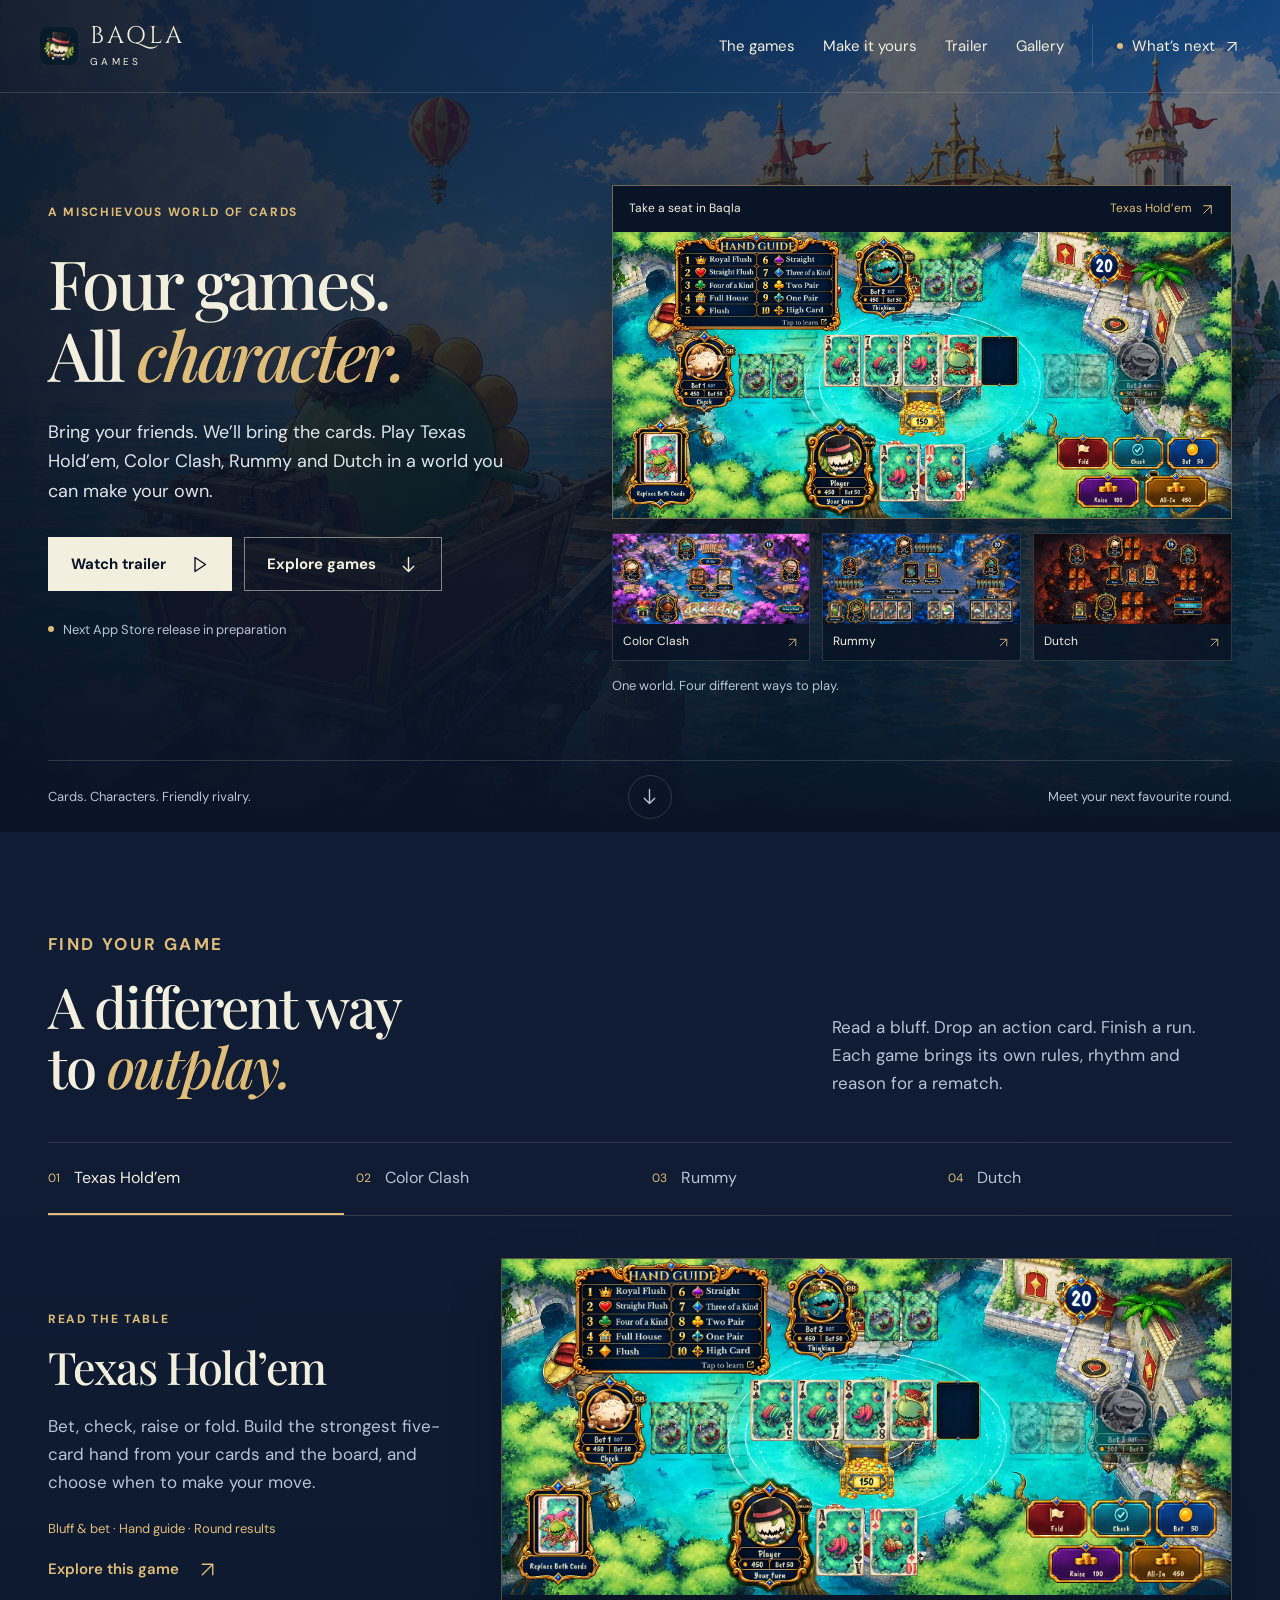
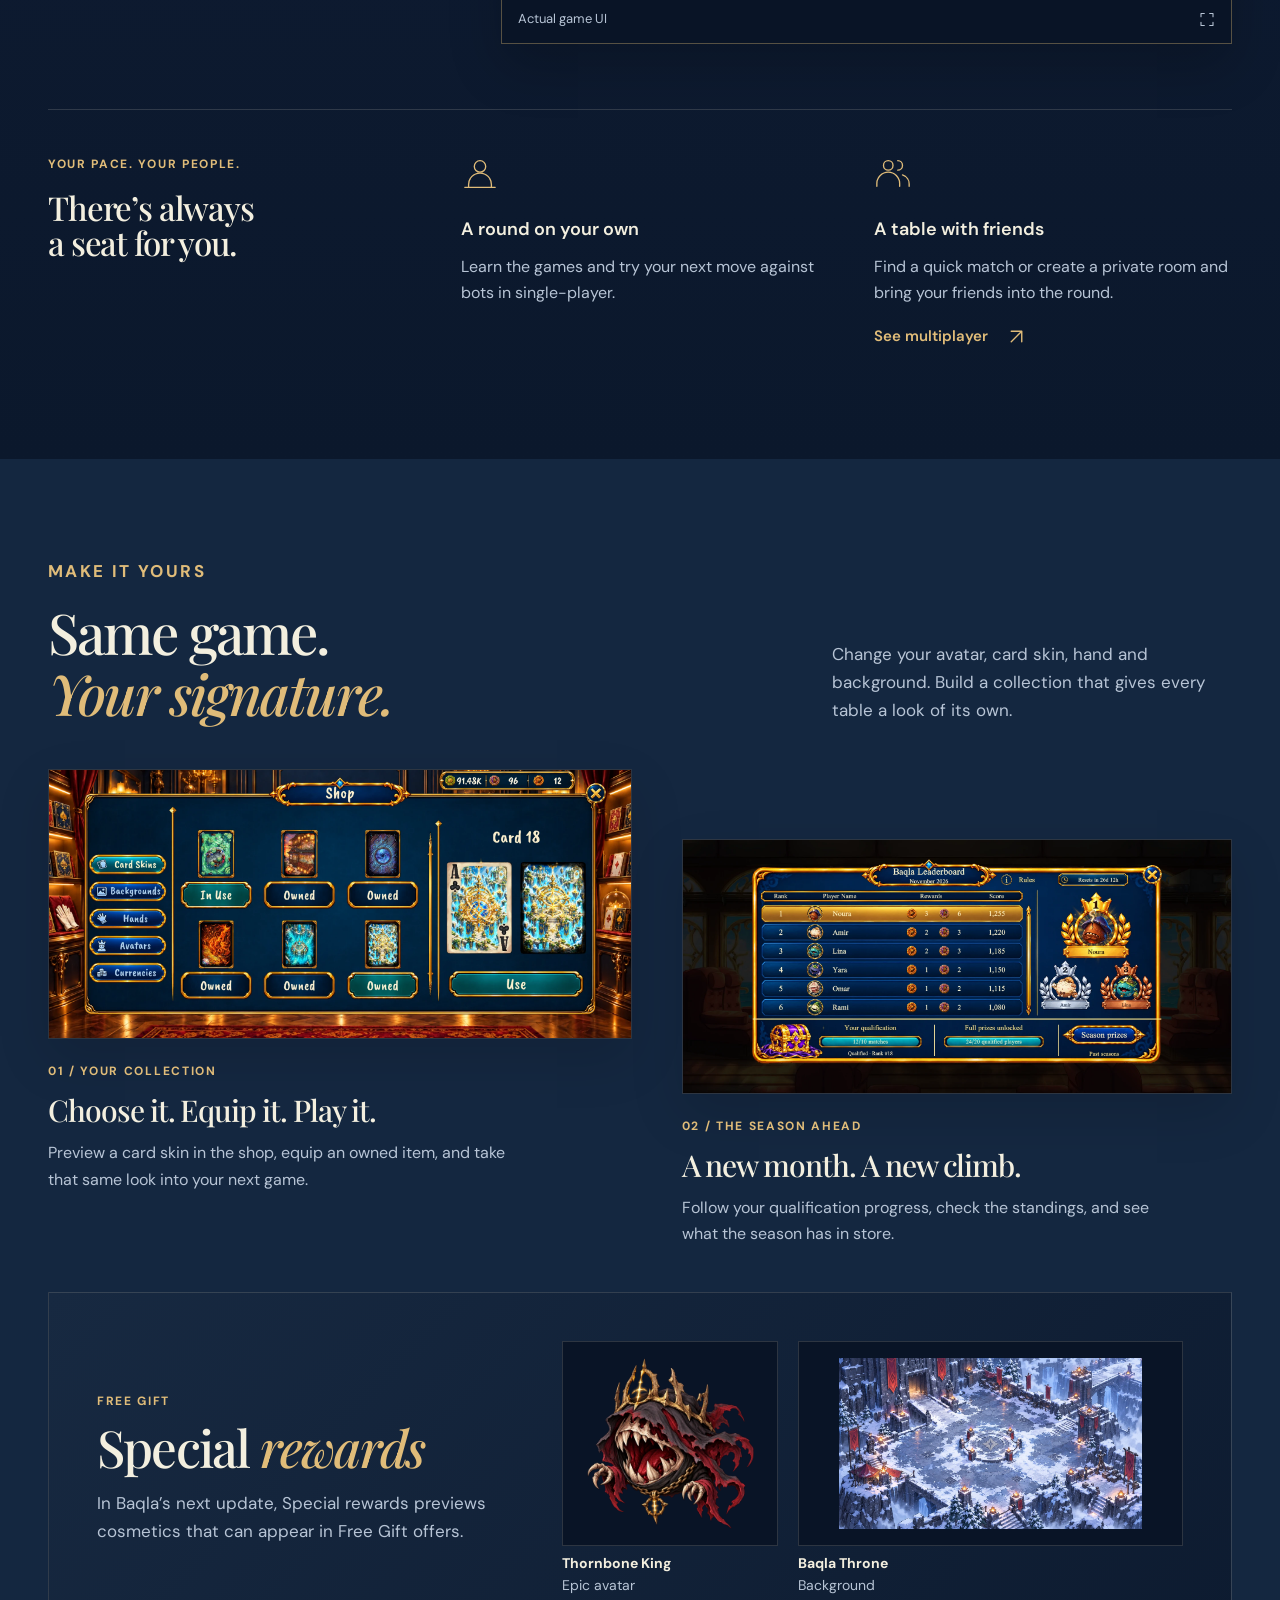
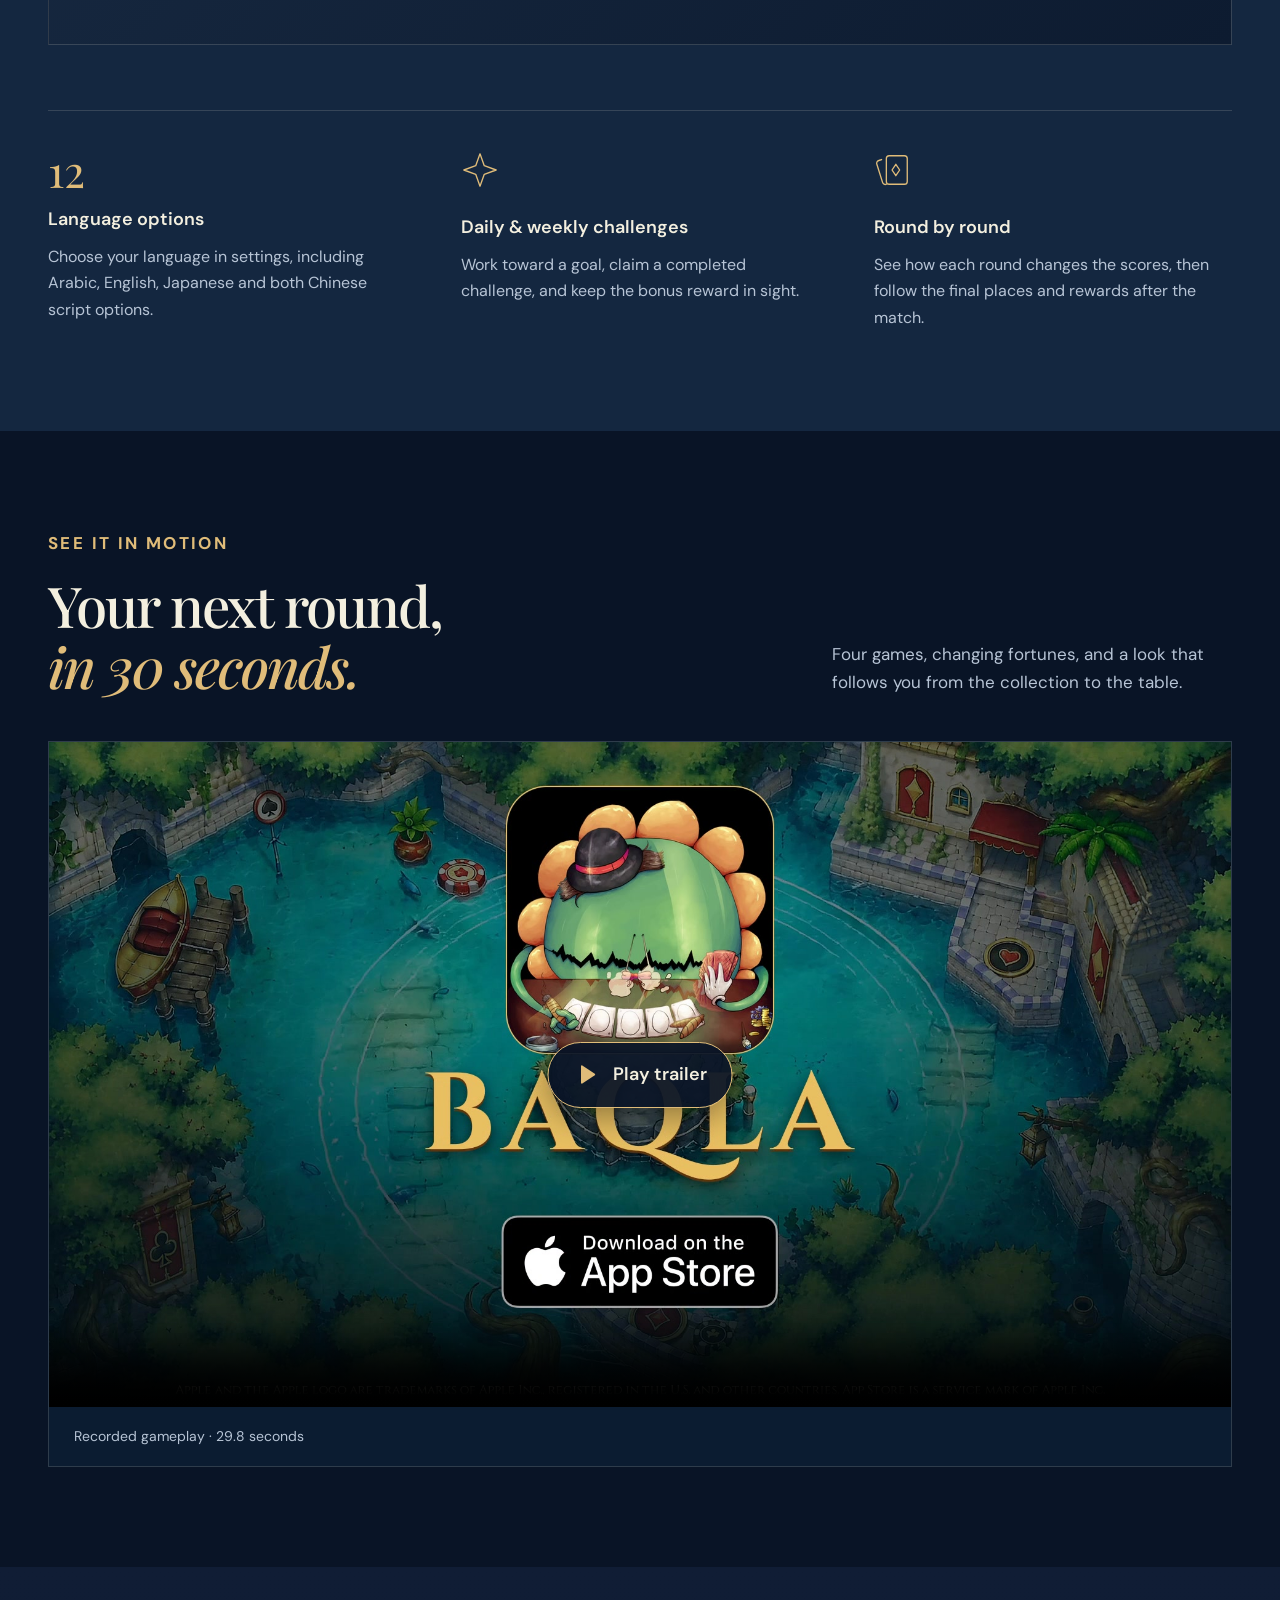
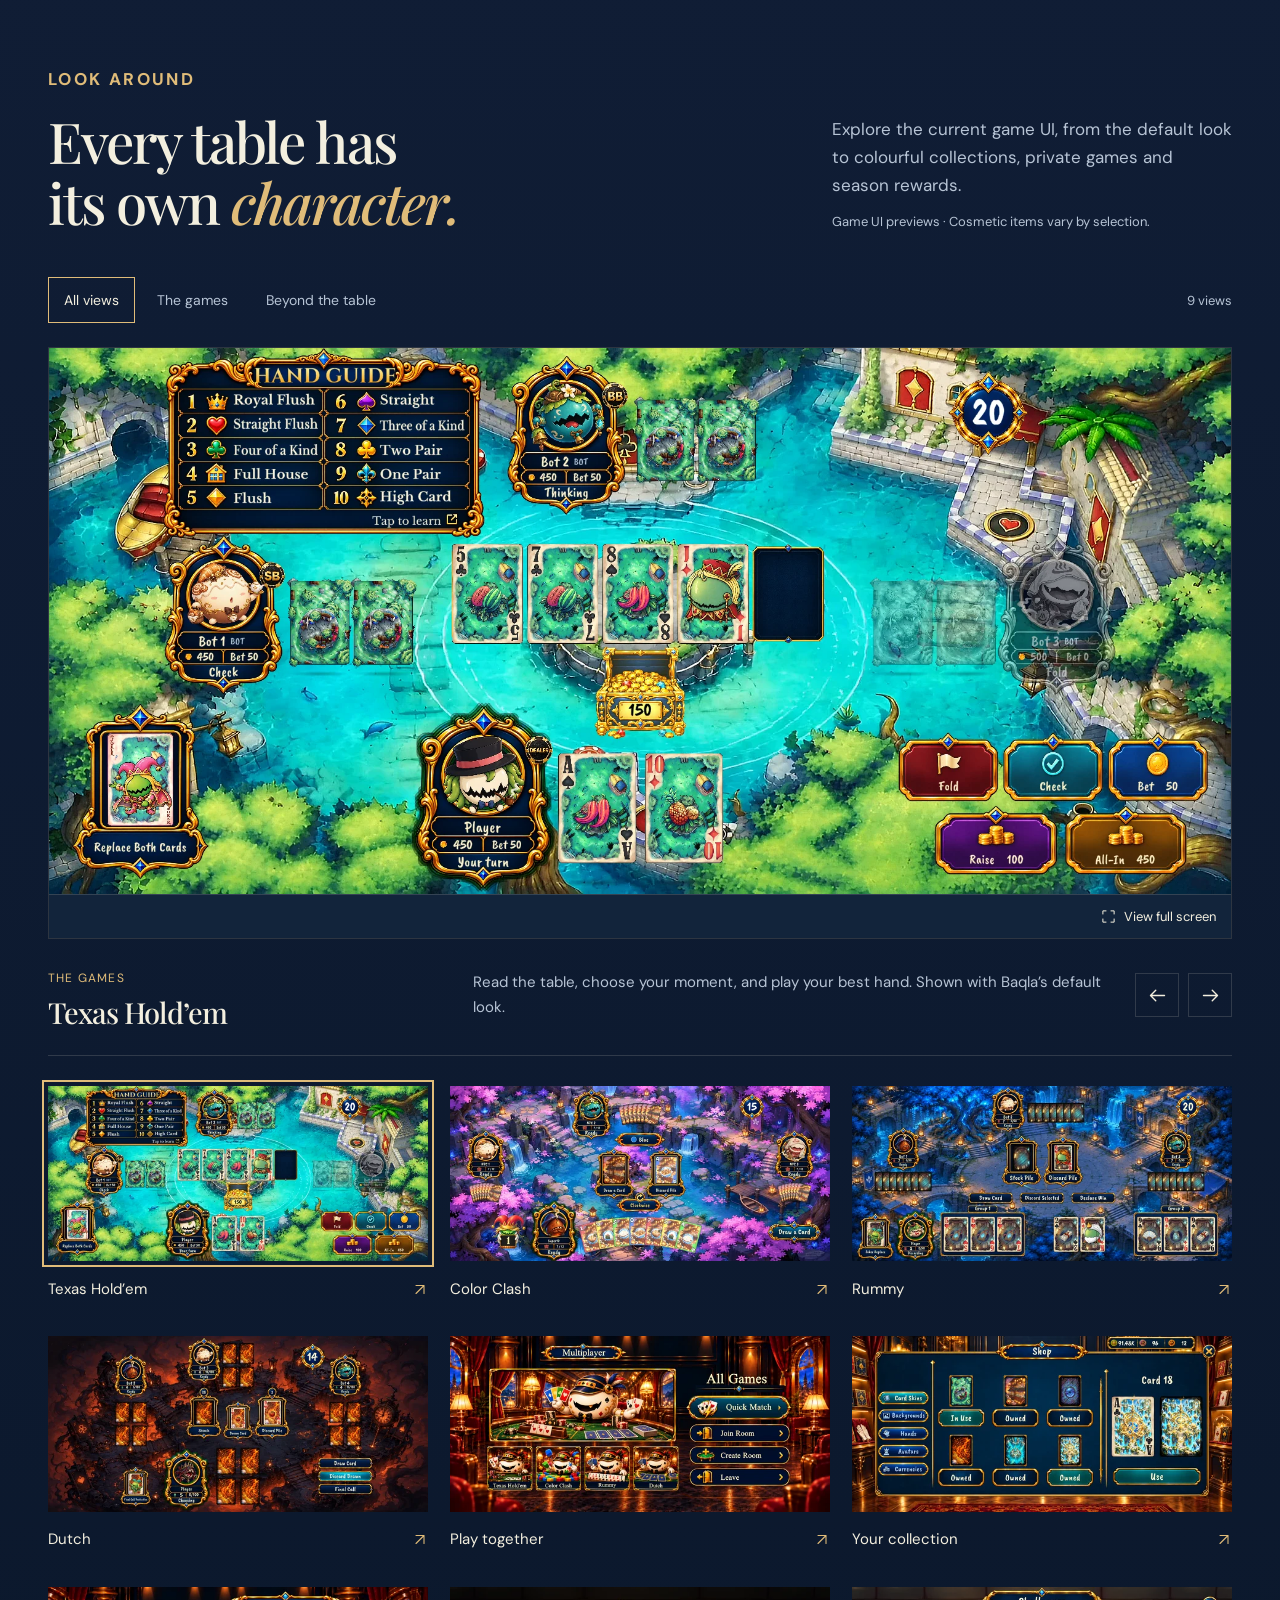
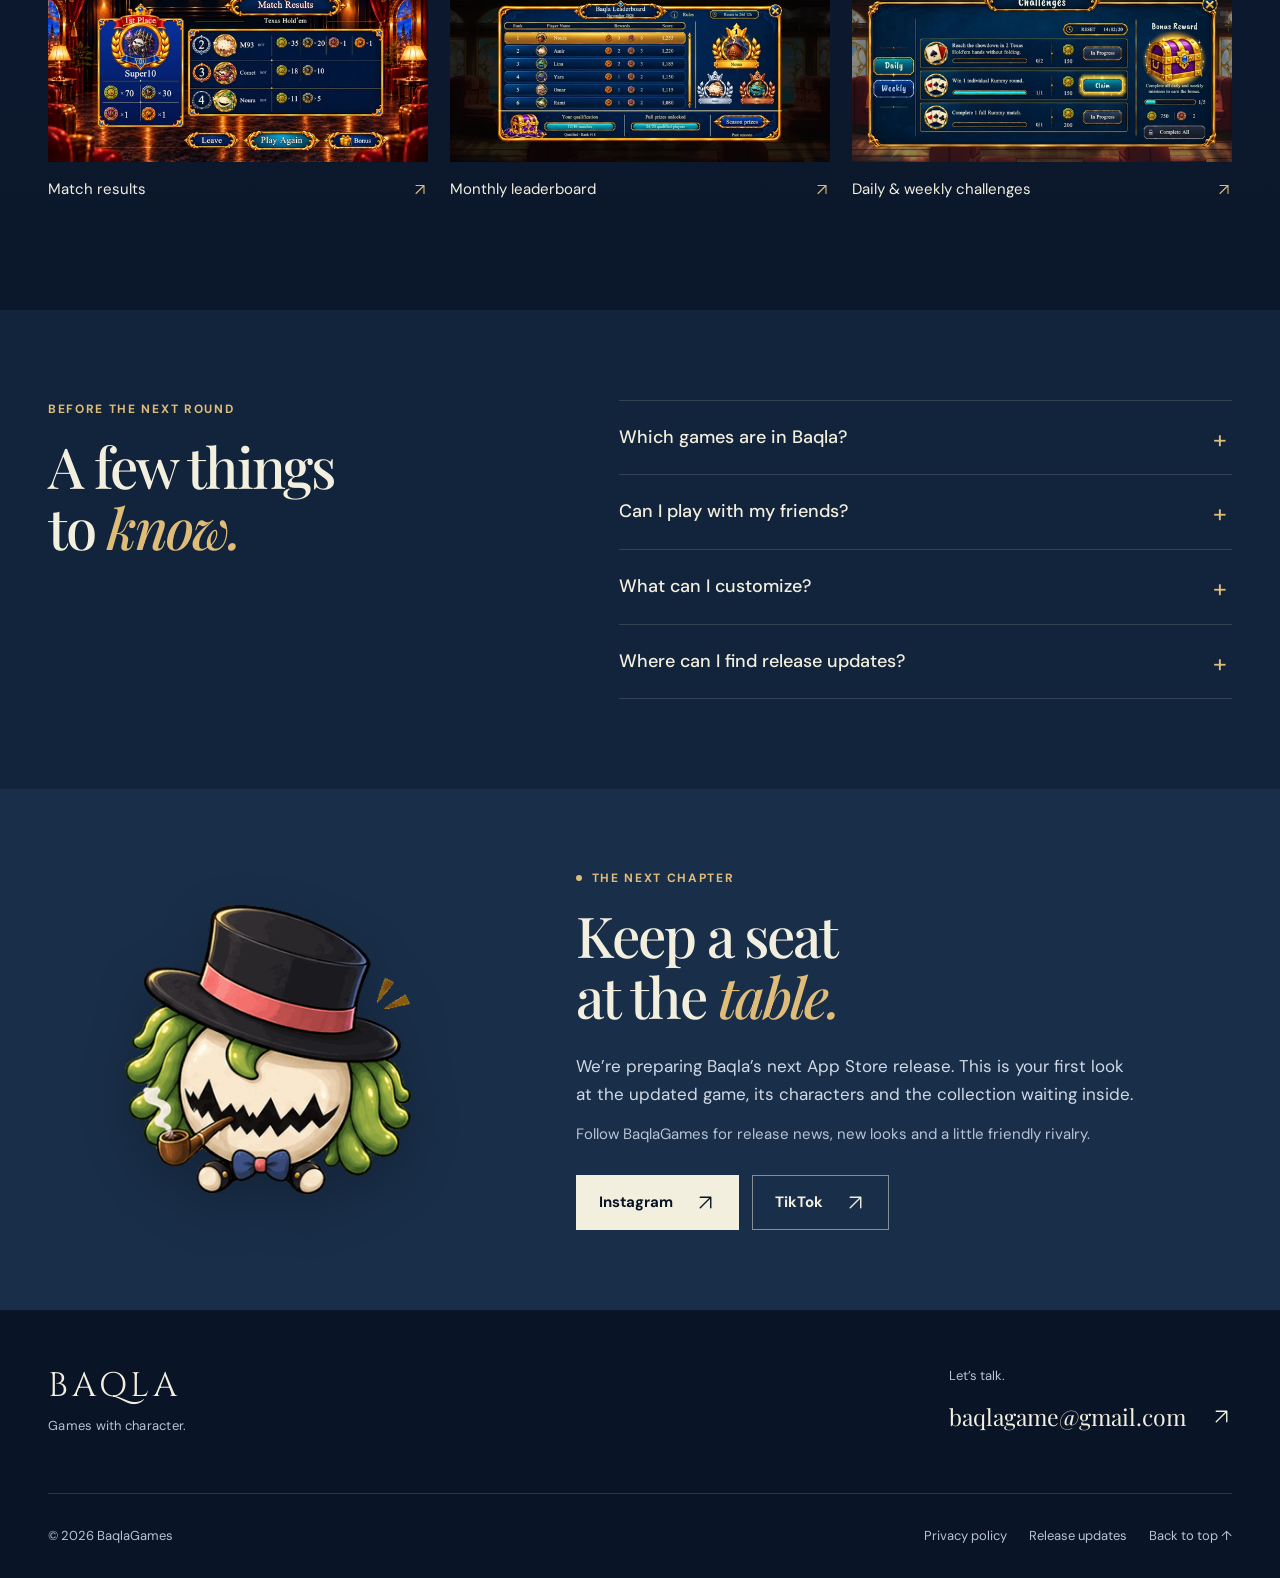
==== commit e6bc9558: "Use original in-game artwork for Special rewards" ====
--- a/index.html
+++ b/index.html
@@ -52,6 +52,27 @@
   <section class="world-section" id="world" aria-labelledby="world-title"><span id="about"></span><span id="features"></span><div class="wrap">
     <div class="section-heading"><div><p class="eyebrow">Make it yours</p><h2 id="world-title">Same game.<br><em>Your signature.</em></h2></div><p>Change your avatar, card skin, hand and background. Build a collection that gives every table a look of its own.</p></div>
     <div class="world-showcase"><figure class="world-figure"><a class="screen-frame" href="#gallery" data-gallery-select="shop" aria-label="Explore the Baqla collection"><img class="" src="images/refresh-20261105/card-skins-shop-1920x886.webp" alt="The current Baqla shop showing collectible card skins and the selected skin" width="1920" height="886" loading="lazy" decoding="async"></a><figcaption><p class="eyebrow">01 / Your collection</p><h3>Choose it. Equip it. Play it.</h3><p>Preview a card skin in the shop, equip an owned item, and take that same look into your next game.</p></figcaption></figure><figure class="world-figure leaderboard-figure"><a class="screen-frame" href="#gallery" data-gallery-select="leaderboard" aria-label="Explore the monthly leaderboard"><img class="" src="images/refresh-20261105/season-leaderboard-1920x886.webp" alt="Baqla monthly leaderboard showing qualification progress and season standings" width="1920" height="886" loading="lazy" decoding="async"></a><figcaption><p class="eyebrow">02 / The season ahead</p><h3>A new month. A new climb.</h3><p>Follow your qualification progress, check the standings, and see what the season has in store.</p></figcaption></figure></div>
+    <article class="special-rewards" id="special-rewards" aria-labelledby="special-rewards-title">
+      <div class="special-rewards-copy">
+        <p class="eyebrow">Free Gift</p>
+        <h3 id="special-rewards-title">Special <em>rewards</em></h3>
+        <p>In Baqla’s next update, Special rewards previews cosmetics that can appear in Free Gift offers.</p>
+      </div>
+      <div class="special-rewards-items">
+        <figure>
+          <div class="special-rewards-art">
+            <img src="images/current/free-gift-thornbone-king.webp" alt="Crowned Thornbone King avatar" width="432" height="442" loading="lazy" decoding="async">
+          </div>
+          <figcaption><strong>Thornbone King</strong><span>Epic avatar</span></figcaption>
+        </figure>
+        <figure>
+          <div class="special-rewards-art">
+            <img src="images/current/free-gift-baqla-throne.webp" alt="Snowy Baqla Throne arena with red banners and torchlight" width="1120" height="630" loading="lazy" decoding="async">
+          </div>
+          <figcaption><strong>Baqla Throne</strong><span>Background</span></figcaption>
+        </figure>
+      </div>
+    </article>
     <div class="world-details"><div><span class="detail-number">12</span><h3>Language options</h3><p>Choose your language in settings, including Arabic, English, Japanese and both Chinese script options.</p></div><div><svg class="line-icon" aria-hidden="true"><use href="#spark"></use></svg><h3>Daily & weekly challenges</h3><p>Work toward a goal, claim a completed challenge, and keep the bonus reward in sight.</p></div><div><svg class="line-icon" aria-hidden="true"><use href="#cards"></use></svg><h3>Round by round</h3><p>See how each round changes the scores, then follow the final places and rewards after the match.</p></div></div>
   </div></section>
 
--- a/site.css
+++ b/site.css
@@ -18,3 +18,55 @@
 
 /* Keep the expand control outside the captured game UI. */
 .featured-image{aspect-ratio:auto}.featured-image>img{height:auto;aspect-ratio:1920/886}.expand-label{position:static;min-height:44px;justify-content:flex-end;padding:10px 15px;background:#12243b;font-size:13px;border-top:1px solid var(--line)}
+
+.special-rewards {
+  display: grid;
+  grid-template-columns: minmax(0, .8fr) minmax(0, 1.2fr);
+  gap: clamp(24px, 4vw, 52px);
+  align-items: center;
+  margin-top: 44px;
+  padding: clamp(20px, 4vw, 48px);
+  border: 1px solid var(--line);
+  background: linear-gradient(135deg, #172941, #0d1b30);
+}
+.special-rewards-copy h3 {
+  margin: 10px 0 14px;
+  font-size: clamp(34px, 4vw, 56px);
+}
+.special-rewards-copy > p:last-child {
+  max-width: 36ch;
+  color: var(--muted);
+}
+.special-rewards-items {
+  display: grid;
+  grid-template-columns: minmax(0, 1fr) minmax(0, 1.78fr);
+  gap: clamp(10px, 2vw, 20px);
+}
+.special-rewards-items figure {
+  min-width: 0;
+}
+.special-rewards-art {
+  height: clamp(118px, 16vw, 214px);
+  padding: clamp(8px, 1.3vw, 16px);
+  border: 1px solid var(--line);
+  background: var(--deep);
+}
+.special-rewards-art img {
+  width: 100%;
+  height: 100%;
+  object-fit: contain;
+}
+.special-rewards-items figcaption {
+  margin-top: 8px;
+  font-size: 14px;
+  line-height: 1.4;
+}
+.special-rewards-items figcaption span {
+  display: block;
+  margin-top: 3px;
+  color: var(--muted);
+}
+@media (max-width: 760px) {
+  .special-rewards { grid-template-columns: 1fr; }
+  .special-rewards-art { height: clamp(110px, 31vw, 185px); }
+}
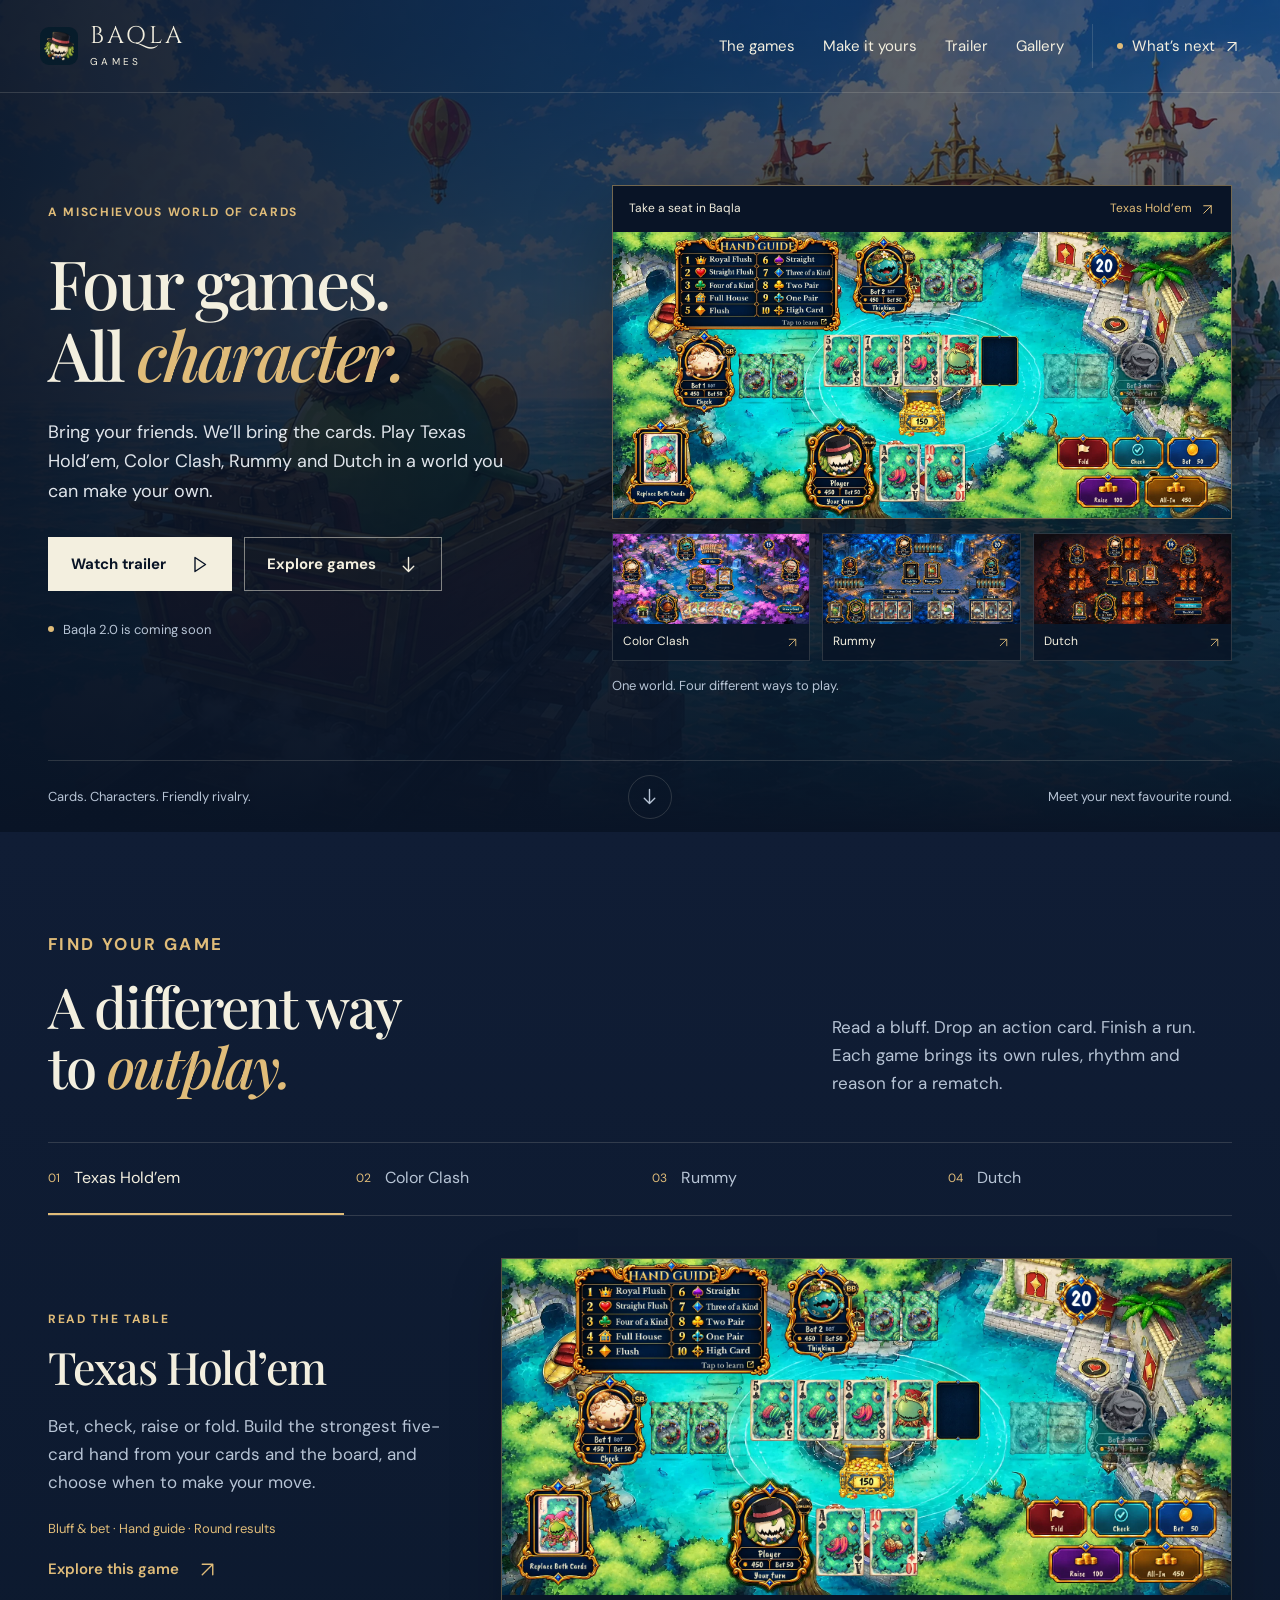
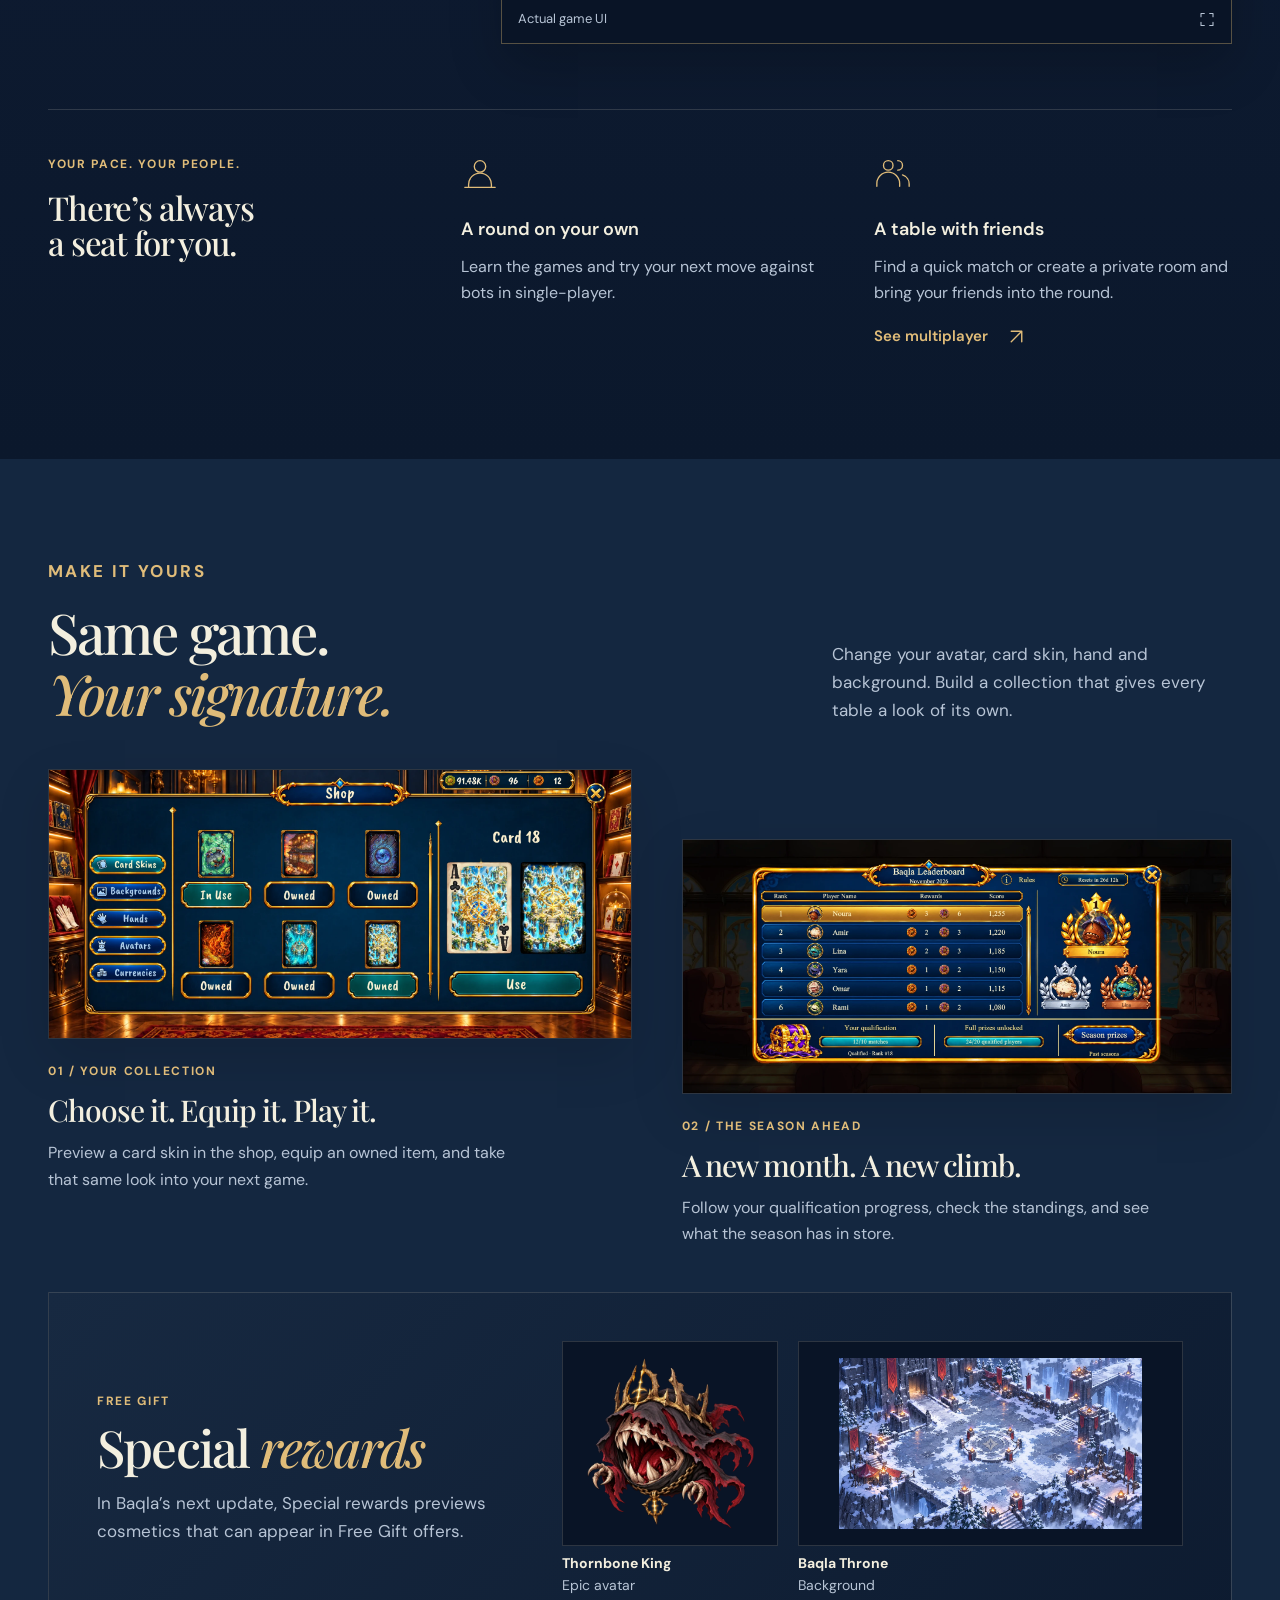
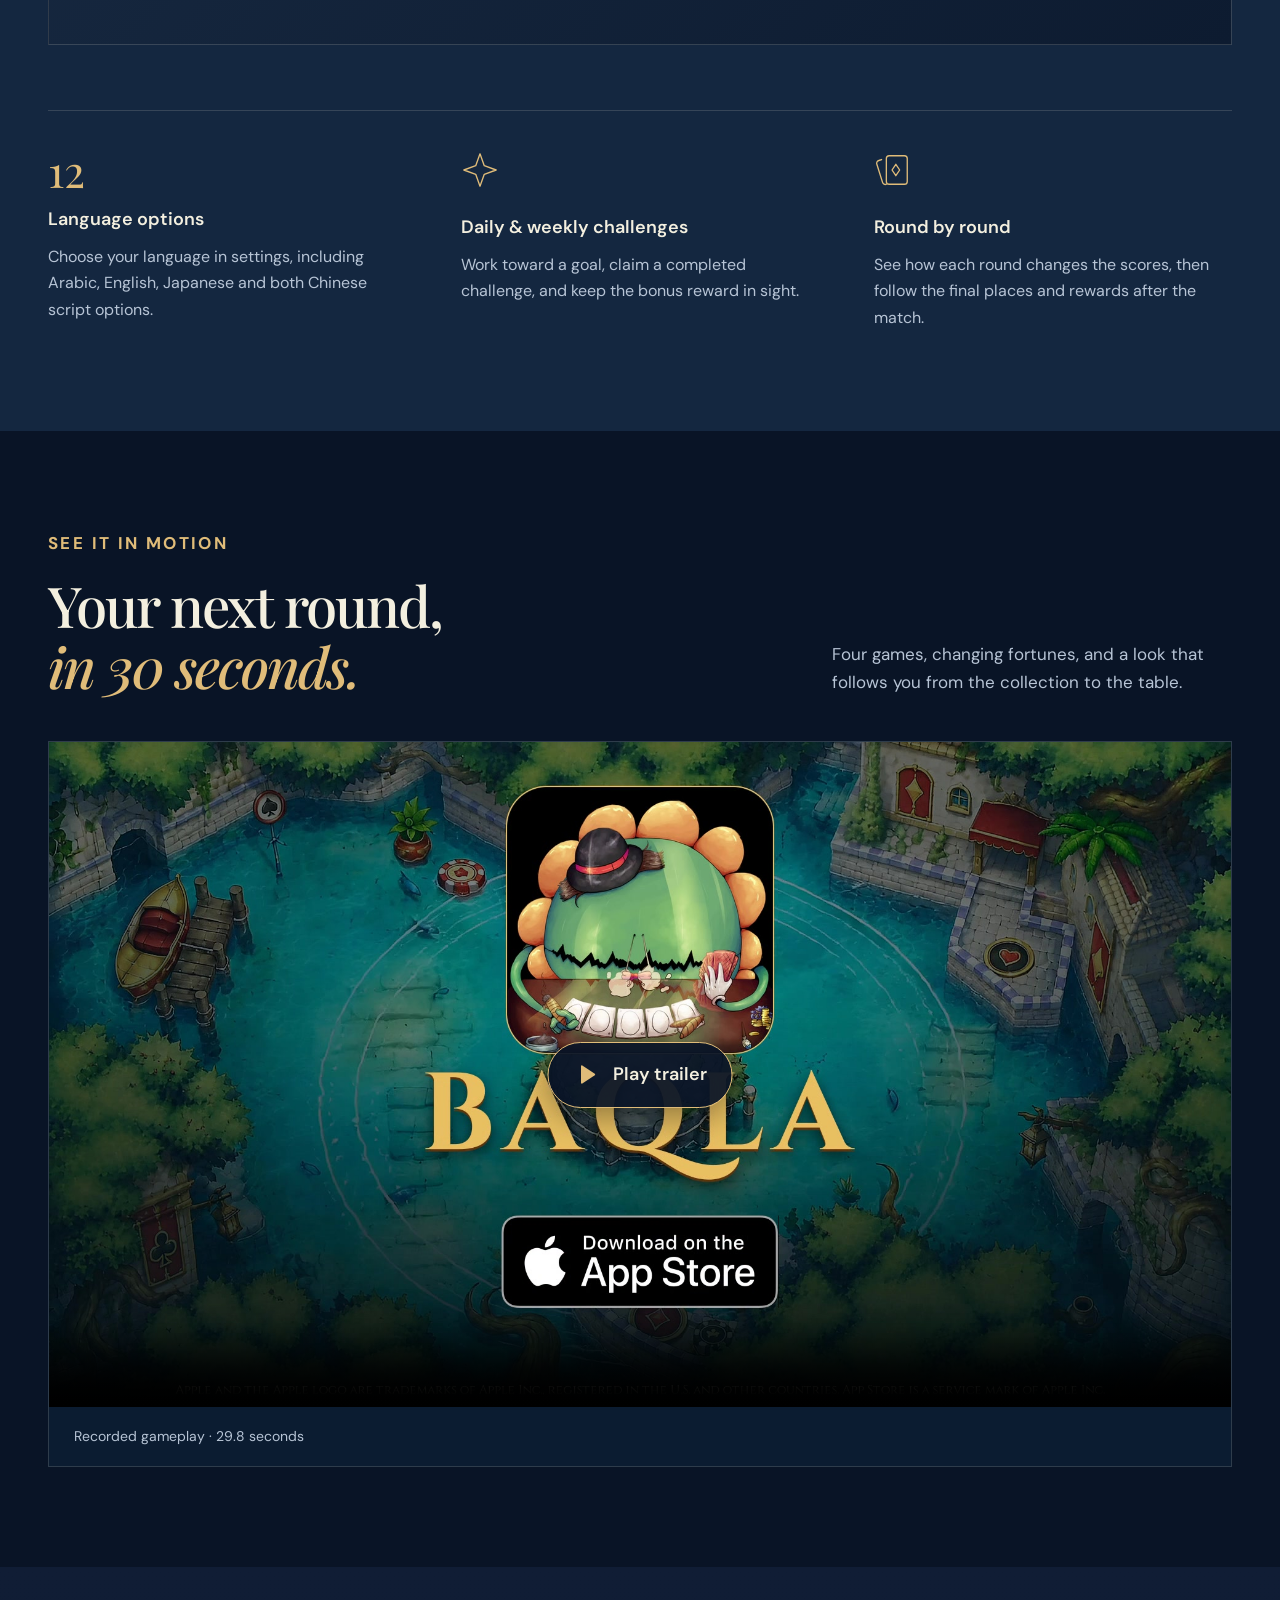
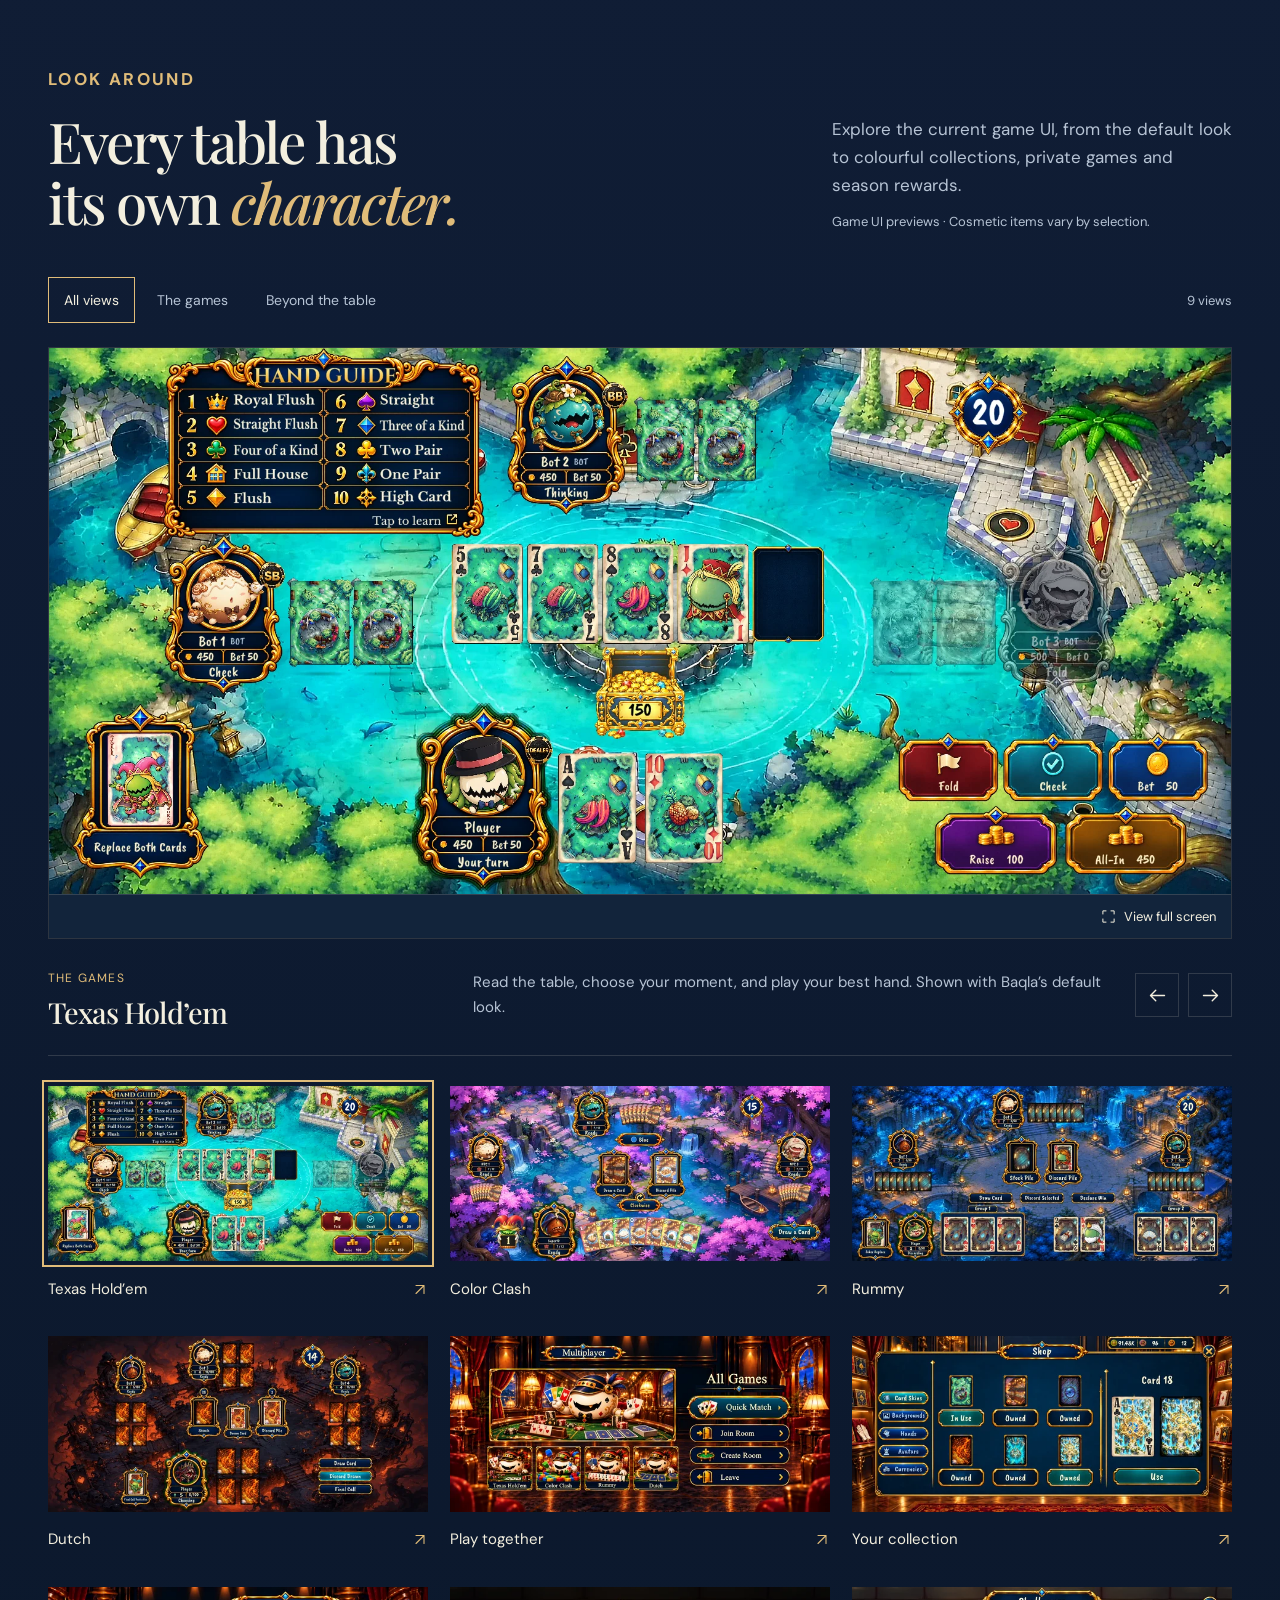
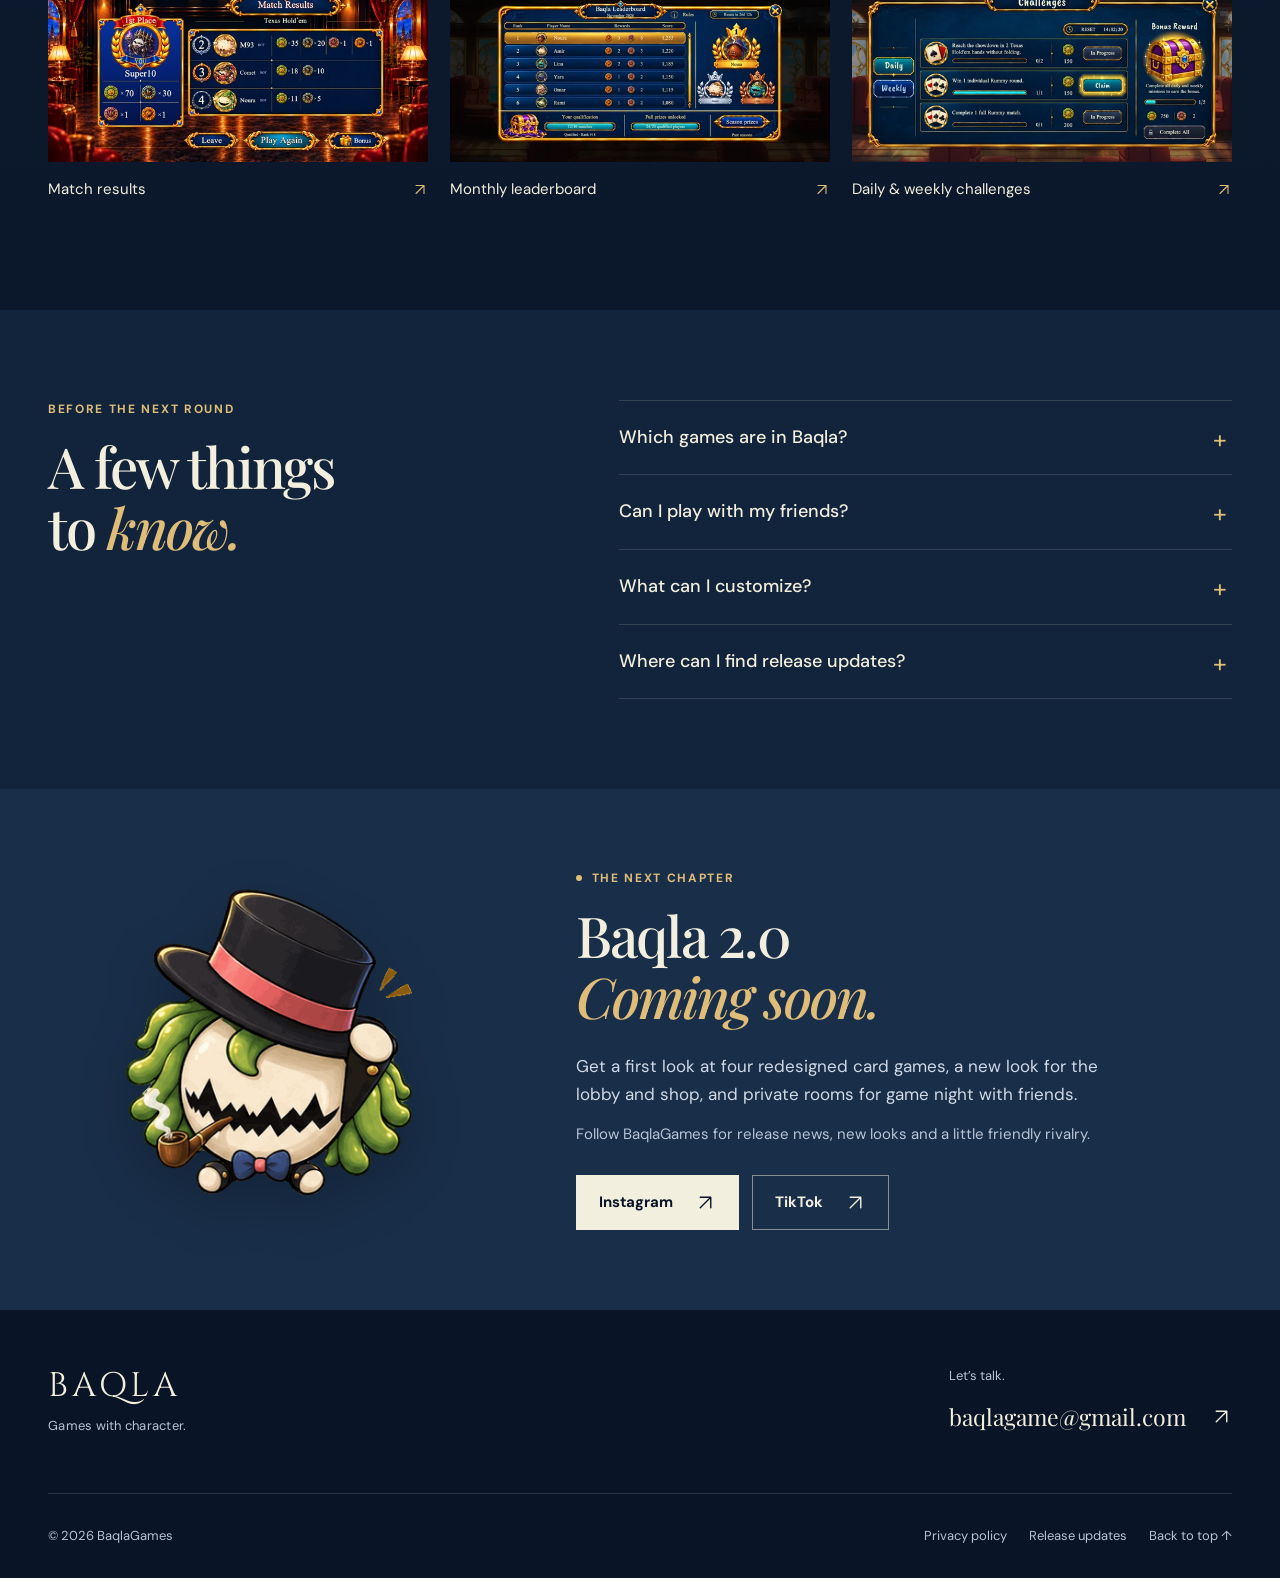
==== commit 70de69a8: "Announce Baqla 2.0 on the homepage" ====
--- a/index.html
+++ b/index.html
@@ -3,14 +3,14 @@
 <head>
   <meta charset="utf-8"><meta name="viewport" content="width=device-width, initial-scale=1"><meta name="theme-color" content="#101d35">
   <title>Baqla — Four card games. All character.</title>
-  <meta name="description" content="Explore Texas Hold’em, Color Clash, Rummy and Dutch in Baqla. Play with friends, discover card skins and characters, and watch the latest gameplay.">
-  <meta property="og:title" content="Baqla — Four card games. All character."><meta property="og:description" content="Bring your friends. We’ll bring the cards. Discover four games, a world of cosmetics, and the latest Baqla gameplay.">
+  <meta name="description" content="Baqla 2.0 is coming soon. Get a first look at four redesigned card games, private rooms for friends, and a new look for the lobby and shop.">
+  <meta property="og:title" content="Baqla — Four card games. All character."><meta property="og:description" content="Baqla 2.0 is coming soon. Watch the trailer for Texas Hold’em, Color Clash, Rummy and Dutch.">
   <meta property="og:image" content="https://baqlagames.com/images/current/casino-hero.webp"><meta property="og:type" content="website"><meta property="og:url" content="https://baqlagames.com/"><meta name="twitter:card" content="summary_large_image">
   <link rel="canonical" href="https://baqlagames.com/"><link rel="icon" type="image/png" href="images/current/icon-192.png"><link rel="apple-touch-icon" href="images/current/icon-512.png"><link rel="manifest" href="site.webmanifest">
   <link rel="preload" as="image" href="images/refresh-20261105/texas-holdem-default-1920x886.webp" fetchpriority="high">
   <link rel="preconnect" href="https://fonts.googleapis.com"><link rel="preconnect" href="https://fonts.gstatic.com" crossorigin>
   <link href="https://fonts.googleapis.com/css2?family=Cinzel:wght@600;700&family=DM+Sans:wght@400;500;600;700&family=Playfair+Display:ital,wght@0,500;0,600;0,700;1,500;1,600&display=swap" rel="stylesheet">
-  <link rel="stylesheet" href="site.css?v=20261106-mascot"><script src="site.js?v=20261106-mascot" defer></script><script type="application/ld+json">{"@context": "https://schema.org", "@type": "VideoGame", "name": "Baqla", "description": "Texas Hold’em, Color Clash, Rummy and Dutch in one character-filled card game world, with multiplayer and collectible cosmetics.", "url": "https://baqlagames.com/", "image": "https://baqlagames.com/images/current/icon-512.png", "gamePlatform": ["iOS", "iPadOS"], "inLanguage": ["en", "ar", "de", "fr", "it", "es", "zh-Hans", "zh-Hant", "ja", "ko", "pt", "tr"], "publisher": {"@type": "Organization", "name": "BaqlaGames", "url": "https://baqlagames.com/"}}</script>
+  <link rel="stylesheet" href="site.css?v=20261106-rewards"><script src="site.js?v=20261106-mascot" defer></script><script type="application/ld+json">{"@context": "https://schema.org", "@type": "VideoGame", "name": "Baqla", "description": "Texas Hold’em, Color Clash, Rummy and Dutch in one character-filled card game world, with multiplayer and collectible cosmetics.", "url": "https://baqlagames.com/", "image": "https://baqlagames.com/images/current/icon-512.png", "gamePlatform": ["iOS", "iPadOS"], "inLanguage": ["en", "ar", "de", "fr", "it", "es", "zh-Hans", "zh-Hant", "ja", "ko", "pt", "tr"], "publisher": {"@type": "Organization", "name": "BaqlaGames", "url": "https://baqlagames.com/"}}</script>
 </head>
 <body>
 <a class="skip-link" href="#main">Skip to content</a>
@@ -26,7 +26,7 @@
       <p class="eyebrow">A mischievous world of cards</p><h1 id="hero-title">Four games.<br>All <em>character.</em></h1>
       <p class="hero-description">Bring your friends. We’ll bring the cards. Play Texas Hold’em, Color Clash, Rummy and Dutch in a world you can make your own.</p>
       <div class="hero-actions"><a class="button button-cream" href="#trailer">Watch trailer <svg class="icon" aria-hidden="true"><use href="#play"></use></svg></a><a class="button button-outline" href="#games">Explore games <svg class="icon" aria-hidden="true"><use href="#arrow-down"></use></svg></a></div>
-      <a class="hero-availability" href="#updates"><span class="status-dot" aria-hidden="true"></span>Next App Store release in preparation</a>
+      <a class="hero-availability" href="#updates"><span class="status-dot" aria-hidden="true"></span>Baqla 2.0 is coming soon</a>
     </div><div class="hero-showcase"><a class="hero-screen" href="#games" data-mode-select="poker" aria-label="Explore Texas Hold’em"><div class="screen-heading"><span>Take a seat in Baqla</span><span>Texas Hold’em <svg class="icon" aria-hidden="true"><use href="#arrow-up-right"></use></svg></span></div><img class="" src="images/refresh-20261105/texas-holdem-default-1920x886.webp" alt="Texas Hold’em gameplay with Baqla’s default cards and characters" width="1920" height="886" fetchpriority="high" decoding="async"></a><div class="hero-game-links"><a href="#games" data-mode-select="color-clash"><img class="" src="images/refresh-20261105/color-clash-blossom-640w.webp" alt="" width="640" height="295" loading="lazy" decoding="async"><span>Color Clash<svg class="icon" aria-hidden="true"><use href="#arrow-up-right"></use></svg></span></a><a href="#games" data-mode-select="rummy"><img class="" src="images/refresh-20261105/rummy-ghosted-waterfall-640w.webp" alt="" width="640" height="295" loading="lazy" decoding="async"><span>Rummy<svg class="icon" aria-hidden="true"><use href="#arrow-up-right"></use></svg></span></a><a href="#games" data-mode-select="dutch"><img class="" src="images/refresh-20261105/dutch-volcano-infernal-640w.webp" alt="" width="640" height="295" loading="lazy" decoding="async"><span>Dutch<svg class="icon" aria-hidden="true"><use href="#arrow-up-right"></use></svg></span></a></div><p class="hero-screen-note">One world. Four different ways to play.</p></div></div>
     <div class="hero-bottom wrap"><span>Cards. Characters. Friendly rivalry.</span><a href="#games" aria-label="Discover the games"><svg class="icon" aria-hidden="true"><use href="#arrow-down"></use></svg></a><span>Meet your next favourite round.</span></div>
   </section>
@@ -91,10 +91,10 @@
     <details><summary>Which games are in Baqla?</summary><p>Texas Hold’em, Color Clash, Rummy and Dutch. Switch between four different card games in the same world.</p></details>
     <details><summary>Can I play with my friends?</summary><p>Yes. Multiplayer includes quick matches, private rooms and joining a room by its code. You can also play against bots in single-player.</p></details>
     <details><summary>What can I customize?</summary><p>Your avatar, card skin, hand and background. The gallery shows the default look alongside different cosmetics you can collect and equip.</p></details>
-    <details><summary>Where can I find release updates?</summary><p>We’re preparing Baqla’s next App Store release. Follow <a href="https://www.instagram.com/baqlagames/?hl=en" target="_blank" rel="noopener noreferrer">BaqlaGames on Instagram</a> or <a href="https://www.tiktok.com/@baqlagames" target="_blank" rel="noopener noreferrer">TikTok</a> for release news and new gameplay.</p></details>
+    <details><summary>Where can I find release updates?</summary><p>Baqla 2.0 is coming soon to the App Store. Follow <a href="https://www.instagram.com/baqlagames/?hl=en" target="_blank" rel="noopener noreferrer">BaqlaGames on Instagram</a> or <a href="https://www.tiktok.com/@baqlagames" target="_blank" rel="noopener noreferrer">TikTok</a> for release news and new gameplay.</p></details>
   </div></div></section>
 
-  <section class="updates-section" id="updates" aria-labelledby="updates-title"><span id="availability"></span><div class="wrap updates-layout"><img class="updates-character" src="images/current/mascot.webp" data-mascot-gif="images/current/mascot-card-flourish.gif" alt="Baqla’s top-hat character" width="1000" height="952" loading="lazy"><div class="updates-copy"><p class="eyebrow"><span class="status-dot" aria-hidden="true"></span>The next chapter</p><h2 id="updates-title">Keep a seat<br>at the <em>table.</em></h2><p>We’re preparing Baqla’s next App Store release. This is your first look at the updated game, its characters and the collection waiting inside.</p><p class="updates-secondary">Follow BaqlaGames for release news, new looks and a little friendly rivalry.</p><div class="social-buttons"><a class="button button-cream" href="https://www.instagram.com/baqlagames/?hl=en" target="_blank" rel="noopener noreferrer">Instagram <svg class="icon" aria-hidden="true"><use href="#arrow-up-right"></use></svg></a><a class="button button-outline" href="https://www.tiktok.com/@baqlagames" target="_blank" rel="noopener noreferrer">TikTok <svg class="icon" aria-hidden="true"><use href="#arrow-up-right"></use></svg></a></div></div></div></section>
+  <section class="updates-section" id="updates" aria-labelledby="updates-title"><span id="availability"></span><div class="wrap updates-layout"><img class="updates-character" src="images/current/mascot.webp" data-mascot-gif="images/current/mascot-card-flourish.gif" alt="Baqla’s top-hat character" width="1000" height="952" loading="lazy"><div class="updates-copy"><p class="eyebrow"><span class="status-dot" aria-hidden="true"></span>The next chapter</p><h2 id="updates-title">Baqla 2.0<br><em>Coming soon.</em></h2><p>Get a first look at four redesigned card games, a new look for the lobby and shop, and private rooms for game night with friends.</p><p class="updates-secondary">Follow BaqlaGames for release news, new looks and a little friendly rivalry.</p><div class="social-buttons"><a class="button button-cream" href="https://www.instagram.com/baqlagames/?hl=en" target="_blank" rel="noopener noreferrer">Instagram <svg class="icon" aria-hidden="true"><use href="#arrow-up-right"></use></svg></a><a class="button button-outline" href="https://www.tiktok.com/@baqlagames" target="_blank" rel="noopener noreferrer">TikTok <svg class="icon" aria-hidden="true"><use href="#arrow-up-right"></use></svg></a></div></div></div></section>
 </main>
 <footer class="site-footer" id="contact"><div class="wrap footer-top"><a class="footer-brand" href="#top">BAQLA<span>Games with character.</span></a><div><p>Let’s talk.</p><a class="contact-link" href="mailto:baqlagame@gmail.com">baqlagame@gmail.com <svg class="icon" aria-hidden="true"><use href="#arrow-up-right"></use></svg></a></div></div><div class="wrap footer-bottom"><span>© <span id="year">2026</span> BaqlaGames</span><div><a href="privacy/">Privacy policy</a><a href="#updates">Release updates</a><a href="#top">Back to top ↑</a></div></div></footer>
 <dialog class="lightbox" aria-labelledby="lightbox-title"><div class="lightbox-inner"><div class="lightbox-top"><span>BAQLA / Inside the game</span><button class="lightbox-close" type="button" aria-label="Close full-screen screenshot"><svg class="icon" aria-hidden="true"><use href="#close"></use></svg></button></div><img class="lightbox-image" src="images/refresh-20261105/texas-holdem-default-1920x886.webp" alt="Texas Hold’em gameplay in Baqla" width="1920" height="886" loading="lazy" decoding="async"><div class="lightbox-bottom"><div><h2 id="lightbox-title">Texas Hold’em</h2><p id="lightbox-caption">Read the table, choose your moment, and play your best hand. Shown with Baqla’s default look.</p></div><div class="lightbox-navigation"><button type="button" class="lightbox-previous" aria-label="Previous full-screen screenshot"><svg class="icon" aria-hidden="true"><use href="#arrow-left"></use></svg></button><span id="lightbox-count">1 / 9</span><button type="button" class="lightbox-next" aria-label="Next full-screen screenshot"><svg class="icon" aria-hidden="true"><use href="#arrow-right"></use></svg></button></div></div></div></dialog>
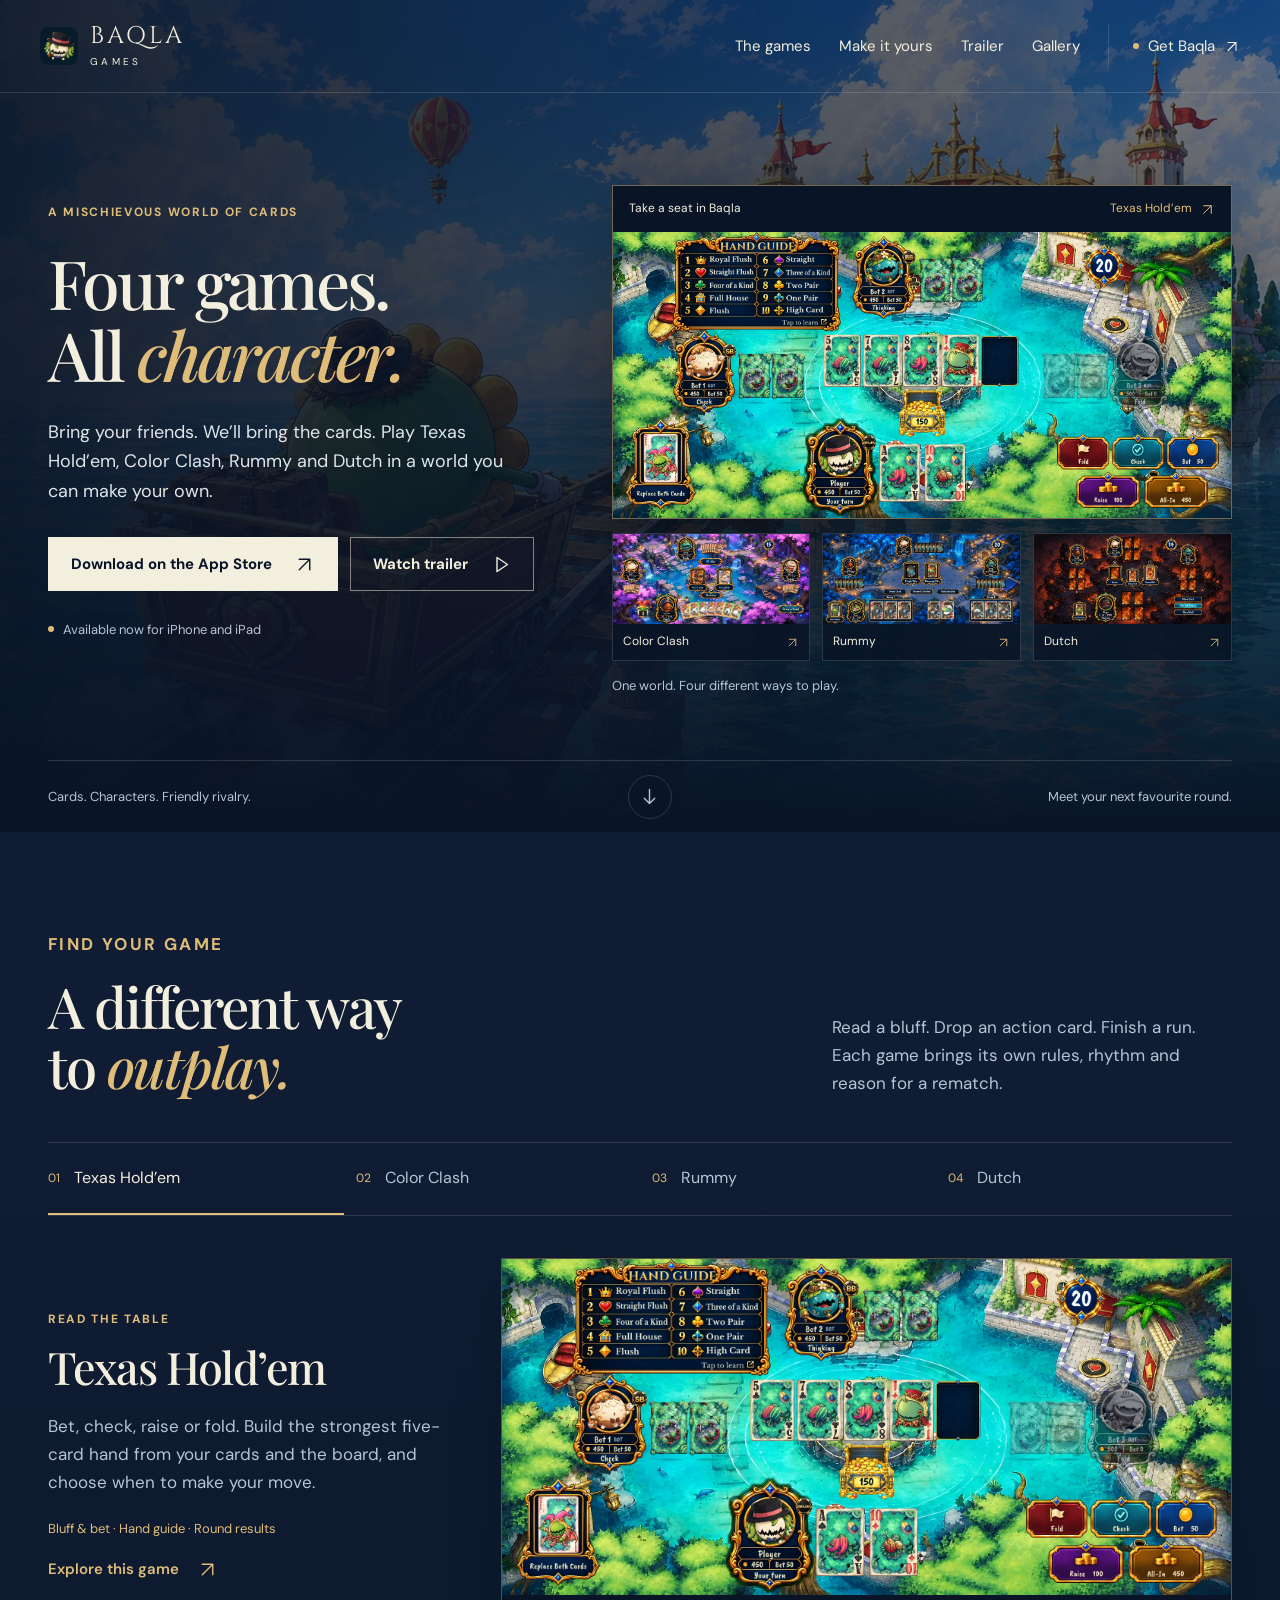
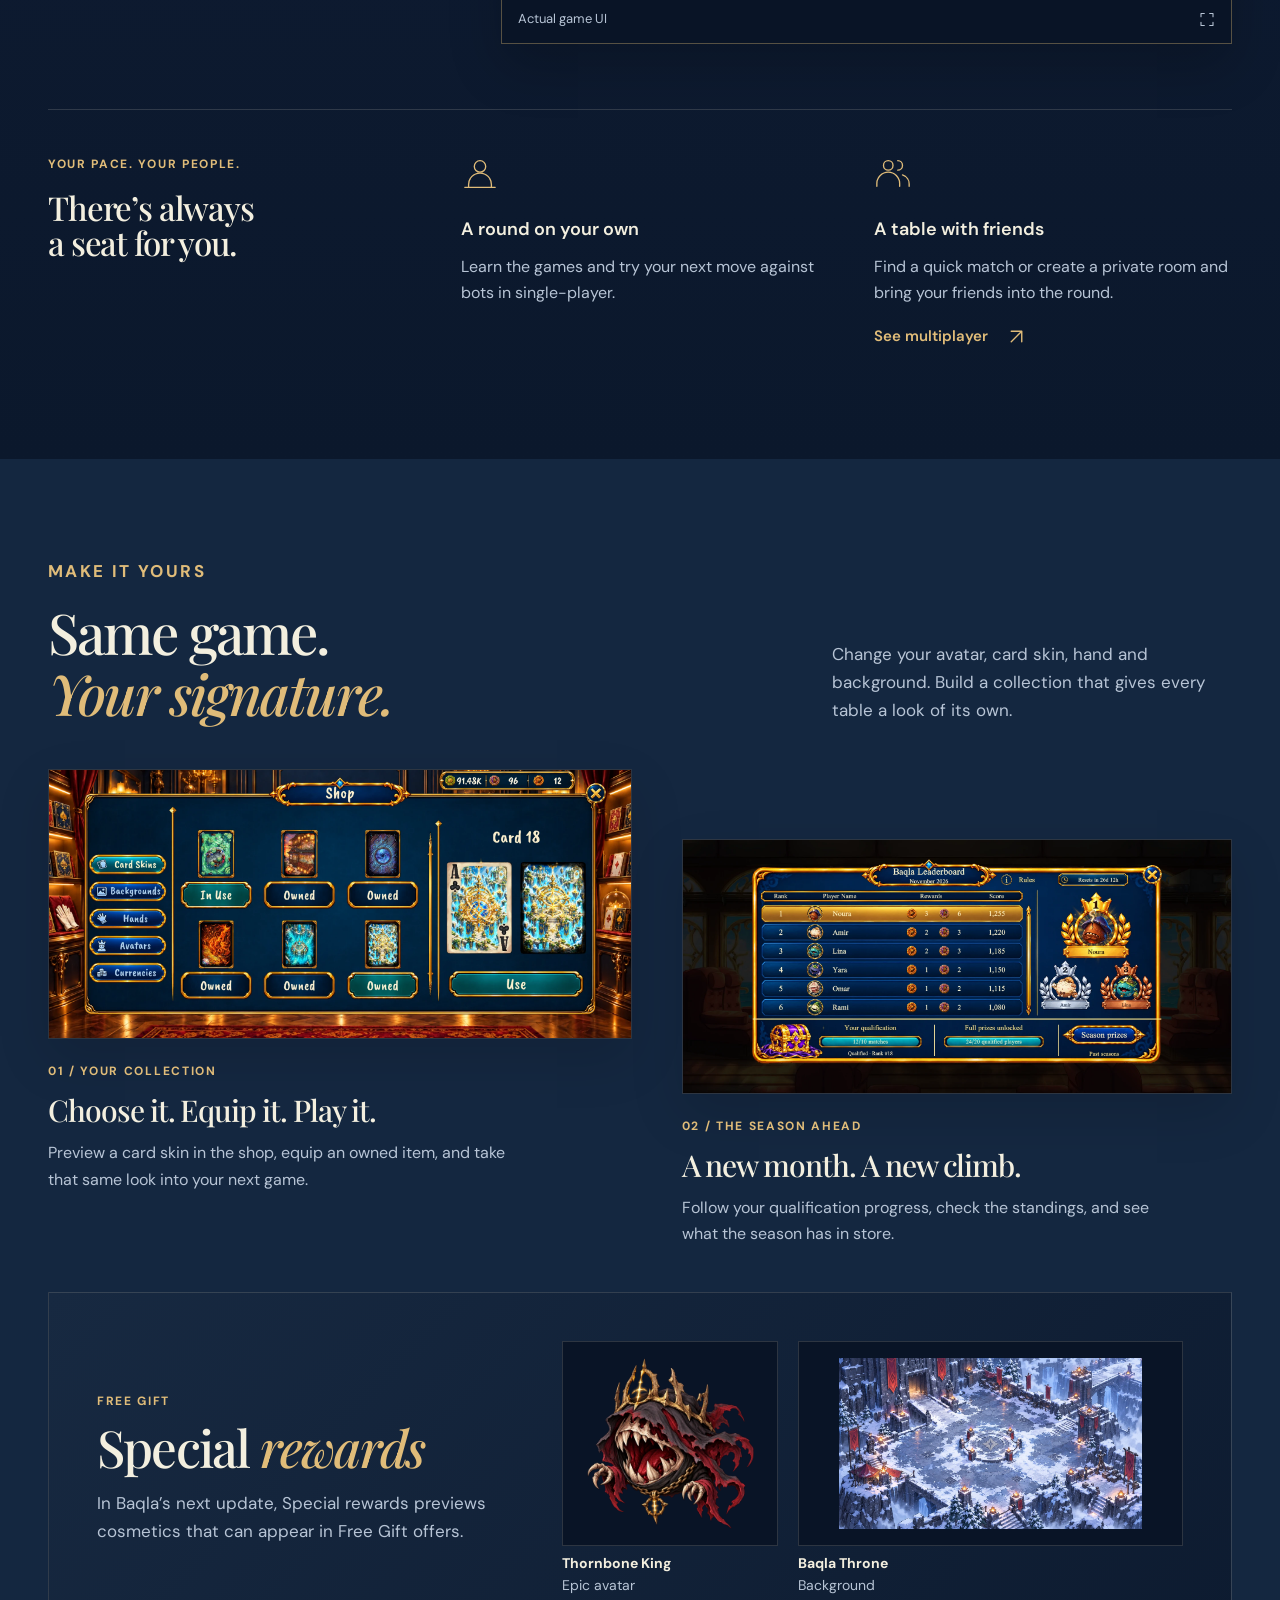
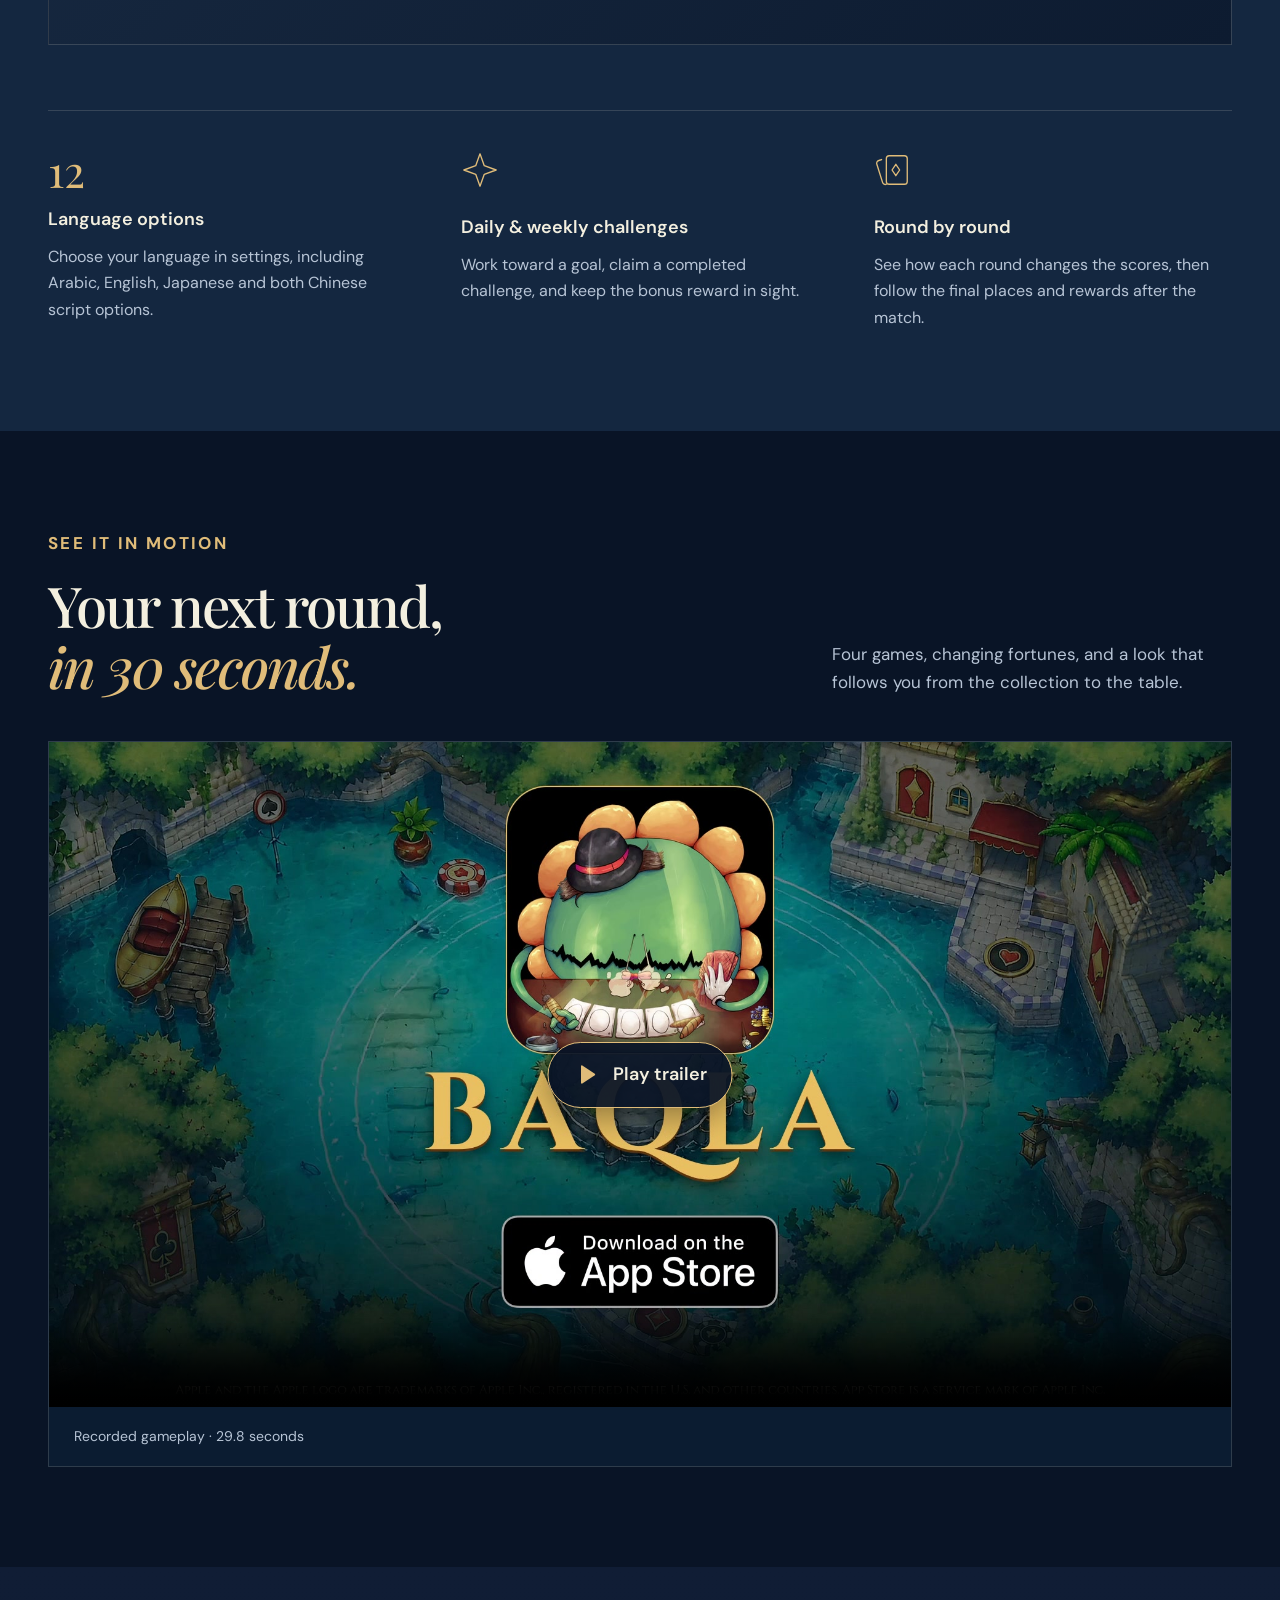
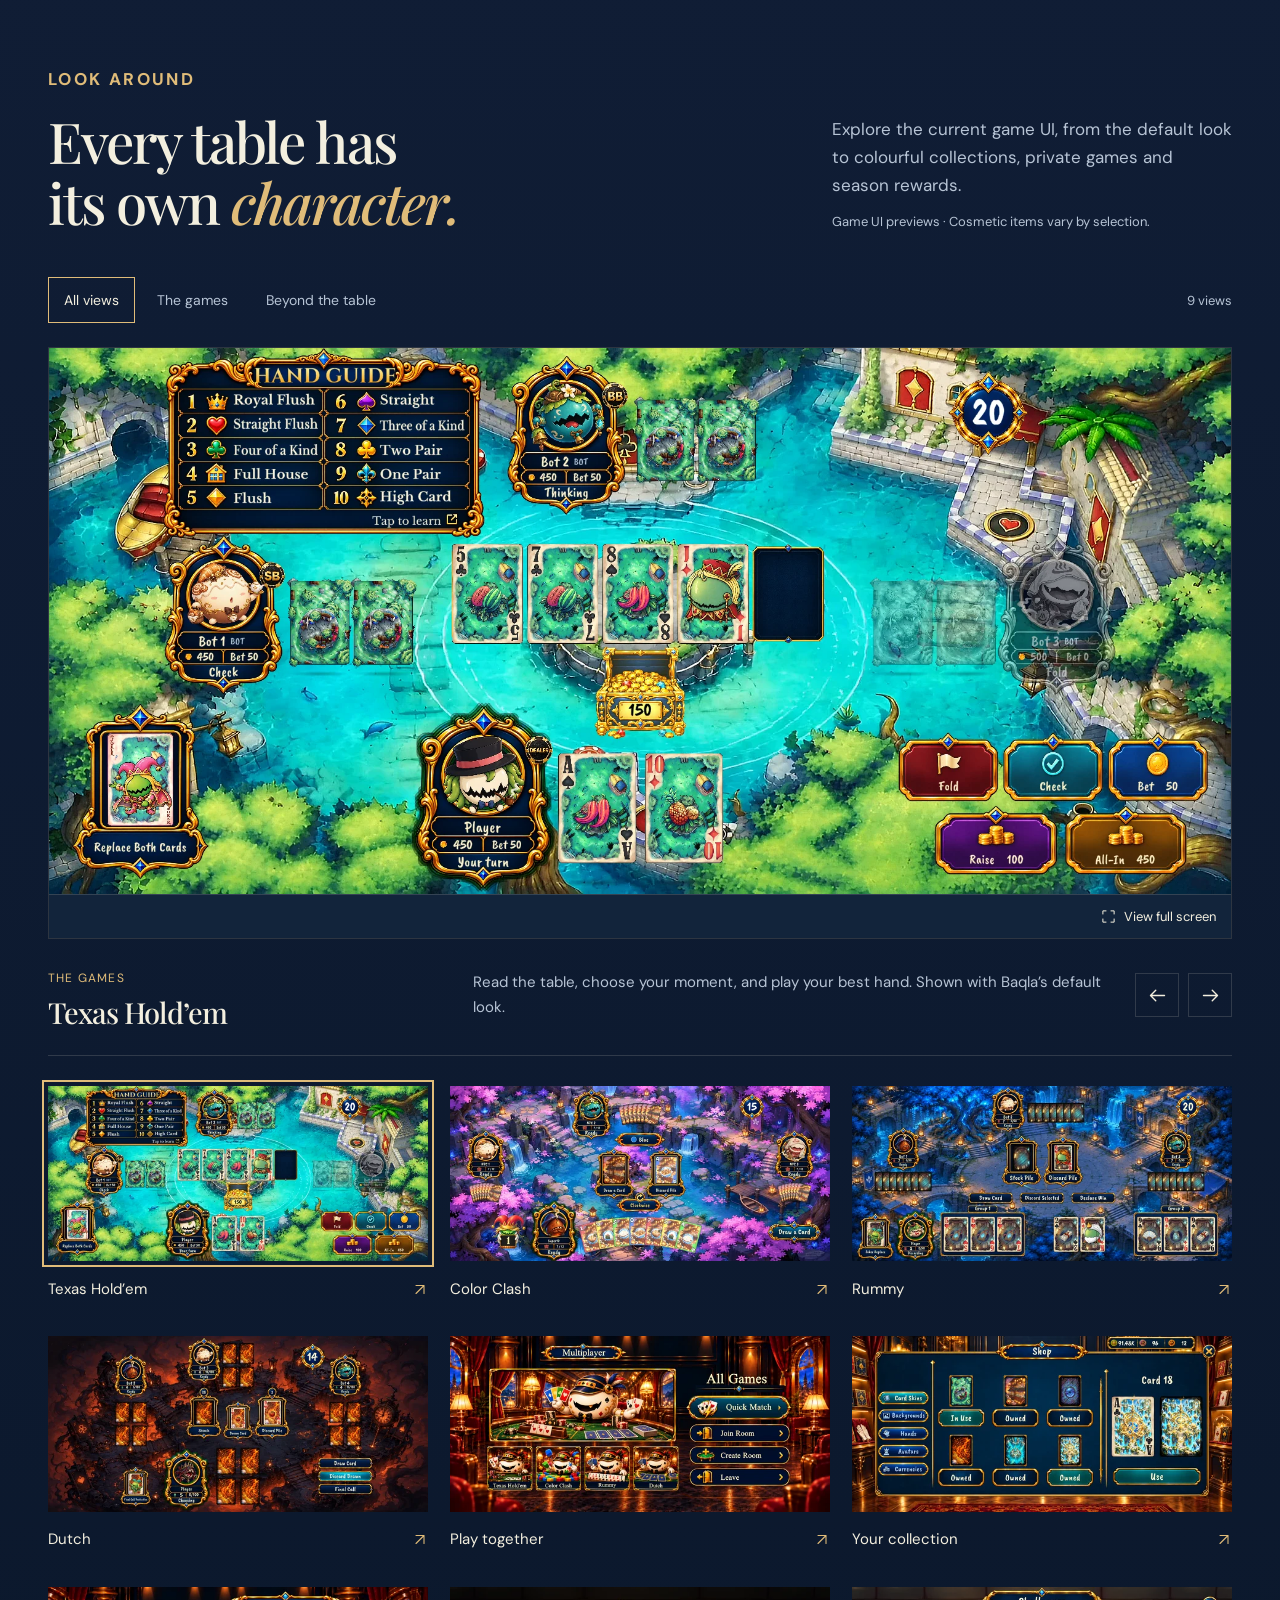
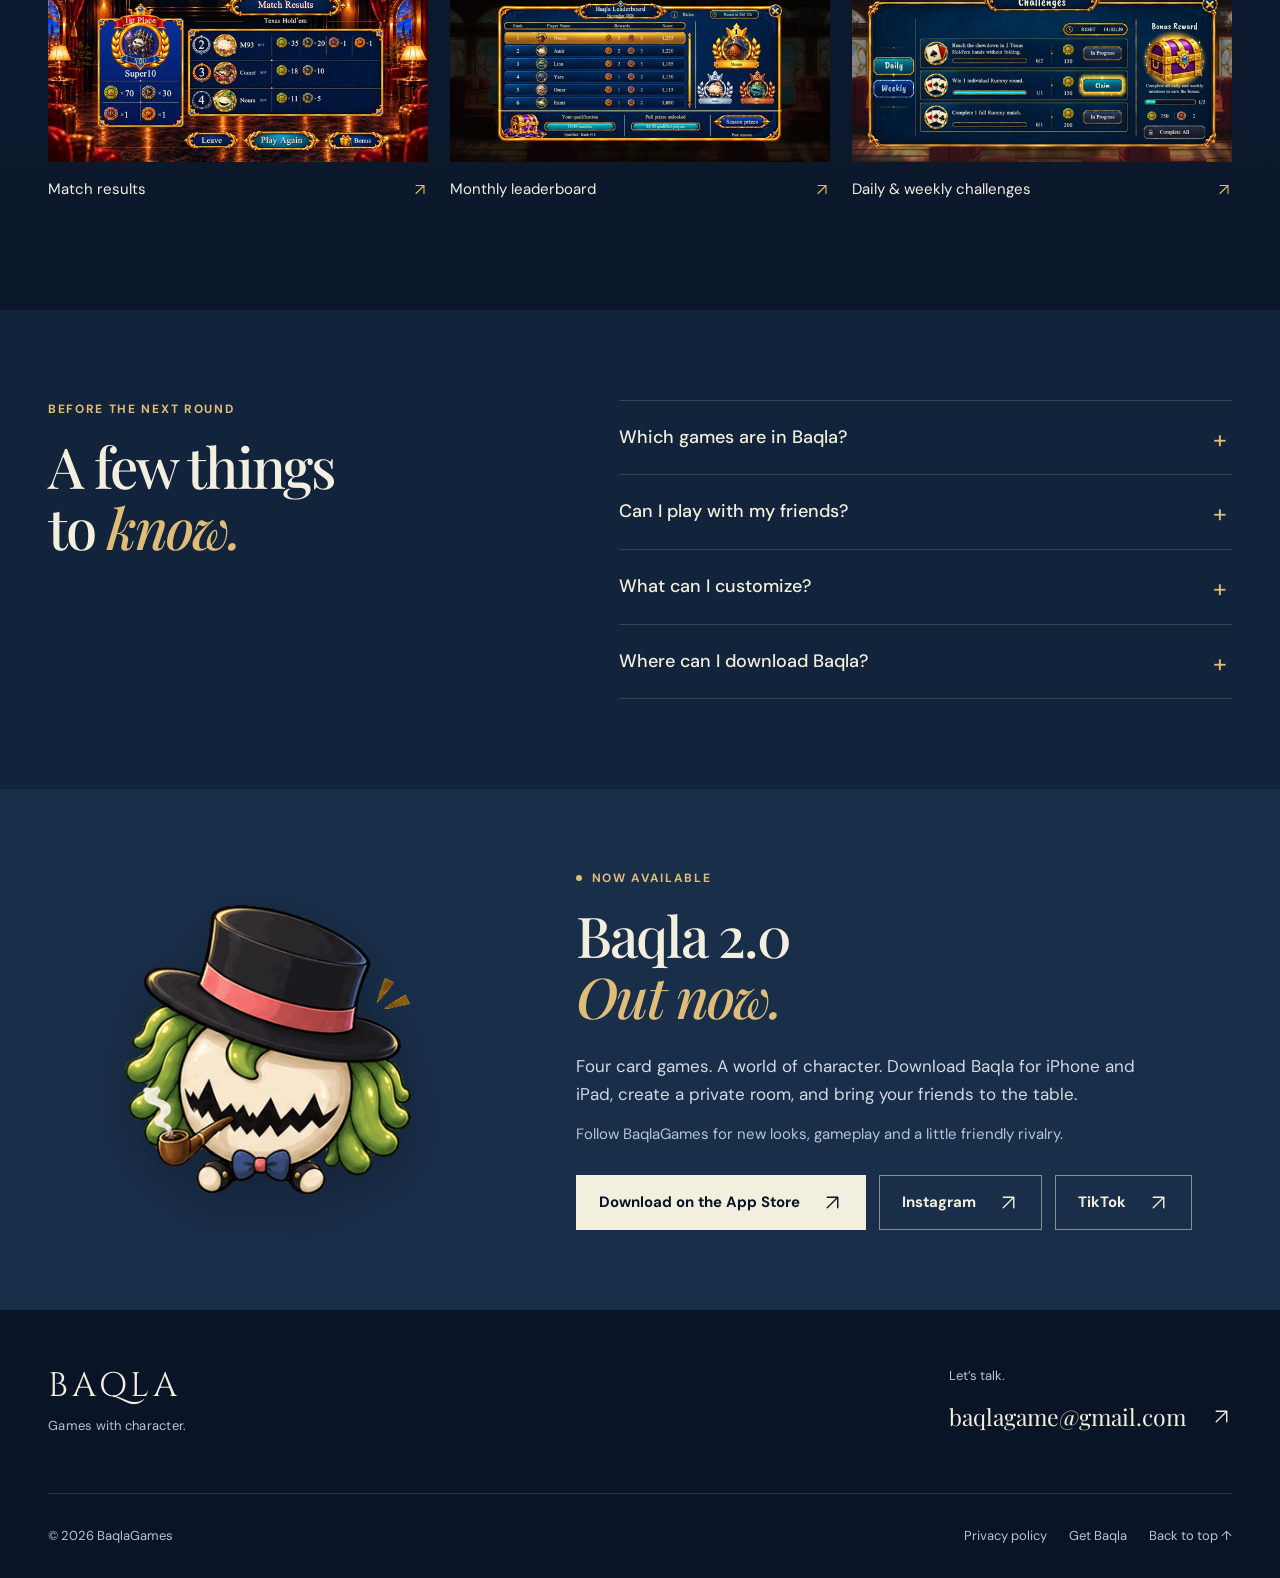
==== commit db10558c: "Announce Baqla 2.0 availability and add App Store downloads" ====
--- a/index.html
+++ b/index.html
@@ -3,21 +3,21 @@
 <head>
   <meta charset="utf-8"><meta name="viewport" content="width=device-width, initial-scale=1"><meta name="theme-color" content="#101d35">
   <title>Baqla — Four card games. All character.</title>
-  <meta name="description" content="Baqla 2.0 is coming soon. Get a first look at four redesigned card games, private rooms for friends, and a new look for the lobby and shop.">
-  <meta property="og:title" content="Baqla — Four card games. All character."><meta property="og:description" content="Baqla 2.0 is coming soon. Watch the trailer for Texas Hold’em, Color Clash, Rummy and Dutch.">
+  <meta name="description" content="Baqla 2.0 is available now on the App Store for iPhone and iPad. Play four card games, create private rooms for friends, and make every table your own.">
+  <meta property="og:title" content="Baqla — Four card games. All character."><meta property="og:description" content="Baqla 2.0 is out now for iPhone and iPad. Play Texas Hold’em, Color Clash, Rummy and Dutch. Download on the App Store.">
   <meta property="og:image" content="https://baqlagames.com/images/current/casino-hero.webp"><meta property="og:type" content="website"><meta property="og:url" content="https://baqlagames.com/"><meta name="twitter:card" content="summary_large_image">
   <link rel="canonical" href="https://baqlagames.com/"><link rel="icon" type="image/png" href="images/current/icon-192.png"><link rel="apple-touch-icon" href="images/current/icon-512.png"><link rel="manifest" href="site.webmanifest">
   <link rel="preload" as="image" href="images/refresh-20261105/texas-holdem-default-1920x886.webp" fetchpriority="high">
   <link rel="preconnect" href="https://fonts.googleapis.com"><link rel="preconnect" href="https://fonts.gstatic.com" crossorigin>
   <link href="https://fonts.googleapis.com/css2?family=Cinzel:wght@600;700&family=DM+Sans:wght@400;500;600;700&family=Playfair+Display:ital,wght@0,500;0,600;0,700;1,500;1,600&display=swap" rel="stylesheet">
-  <link rel="stylesheet" href="site.css?v=20261106-rewards"><script src="site.js?v=20261106-mascot" defer></script><script type="application/ld+json">{"@context": "https://schema.org", "@type": "VideoGame", "name": "Baqla", "description": "Texas Hold’em, Color Clash, Rummy and Dutch in one character-filled card game world, with multiplayer and collectible cosmetics.", "url": "https://baqlagames.com/", "image": "https://baqlagames.com/images/current/icon-512.png", "gamePlatform": ["iOS", "iPadOS"], "inLanguage": ["en", "ar", "de", "fr", "it", "es", "zh-Hans", "zh-Hant", "ja", "ko", "pt", "tr"], "publisher": {"@type": "Organization", "name": "BaqlaGames", "url": "https://baqlagames.com/"}}</script>
+  <link rel="stylesheet" href="site.css?v=20261107-launch"><script src="site.js?v=20261106-mascot" defer></script><script type="application/ld+json">{"@context": "https://schema.org", "@type": "VideoGame", "name": "Baqla", "description": "Texas Hold’em, Color Clash, Rummy and Dutch in one character-filled card game world, with multiplayer and collectible cosmetics.", "url": "https://baqlagames.com/", "image": "https://baqlagames.com/images/current/icon-512.png", "gamePlatform": ["iOS", "iPadOS"], "inLanguage": ["en", "ar", "de", "fr", "it", "es", "zh-Hans", "zh-Hant", "ja", "ko", "pt", "tr"], "publisher": {"@type": "Organization", "name": "BaqlaGames", "url": "https://baqlagames.com/"}}</script>
 </head>
 <body>
 <a class="skip-link" href="#main">Skip to content</a>
 <header class="site-header" id="top"><div class="header-inner">
   <a class="brand" href="#top" aria-label="BaqlaGames home"><img src="images/current/icon-192.png" alt="" width="40" height="40"><span>BAQLA<span class="brand-small">GAMES</span></span></a>
   <button class="menu-toggle" type="button" aria-expanded="false" aria-controls="main-nav"><span>Menu</span><span class="menu-lines" aria-hidden="true"></span></button>
-  <nav id="main-nav" class="main-nav" aria-label="Main navigation"><a href="#games">The games</a><a href="#world">Make it yours</a><a href="#trailer">Trailer</a><a href="#gallery">Gallery</a><a class="nav-status" href="#updates"><span class="status-dot" aria-hidden="true"></span>What’s next <svg class="icon" aria-hidden="true"><use href="#arrow-up-right"></use></svg></a></nav>
+  <nav id="main-nav" class="main-nav" aria-label="Main navigation"><a href="#games">The games</a><a href="#world">Make it yours</a><a href="#trailer">Trailer</a><a href="#gallery">Gallery</a><a class="nav-status" href="https://apps.apple.com/app/id6448760057" target="_blank" rel="noopener noreferrer"><span class="status-dot" aria-hidden="true"></span>Get Baqla <svg class="icon" aria-hidden="true"><use href="#arrow-up-right"></use></svg></a></nav>
 </div></header>
 <main id="main">
   <section class="hero" aria-labelledby="hero-title">
@@ -25,8 +25,8 @@
     <div class="hero-content wrap"><div class="hero-copy">
       <p class="eyebrow">A mischievous world of cards</p><h1 id="hero-title">Four games.<br>All <em>character.</em></h1>
       <p class="hero-description">Bring your friends. We’ll bring the cards. Play Texas Hold’em, Color Clash, Rummy and Dutch in a world you can make your own.</p>
-      <div class="hero-actions"><a class="button button-cream" href="#trailer">Watch trailer <svg class="icon" aria-hidden="true"><use href="#play"></use></svg></a><a class="button button-outline" href="#games">Explore games <svg class="icon" aria-hidden="true"><use href="#arrow-down"></use></svg></a></div>
-      <a class="hero-availability" href="#updates"><span class="status-dot" aria-hidden="true"></span>Baqla 2.0 is coming soon</a>
+      <div class="hero-actions"><a class="button button-cream" href="https://apps.apple.com/app/id6448760057" target="_blank" rel="noopener noreferrer">Download on the App Store <svg class="icon" aria-hidden="true"><use href="#arrow-up-right"></use></svg></a><a class="button button-outline" href="#trailer">Watch trailer <svg class="icon" aria-hidden="true"><use href="#play"></use></svg></a></div>
+      <a class="hero-availability" href="https://apps.apple.com/app/id6448760057" target="_blank" rel="noopener noreferrer"><span class="status-dot" aria-hidden="true"></span>Available now for iPhone and iPad</a>
     </div><div class="hero-showcase"><a class="hero-screen" href="#games" data-mode-select="poker" aria-label="Explore Texas Hold’em"><div class="screen-heading"><span>Take a seat in Baqla</span><span>Texas Hold’em <svg class="icon" aria-hidden="true"><use href="#arrow-up-right"></use></svg></span></div><img class="" src="images/refresh-20261105/texas-holdem-default-1920x886.webp" alt="Texas Hold’em gameplay with Baqla’s default cards and characters" width="1920" height="886" fetchpriority="high" decoding="async"></a><div class="hero-game-links"><a href="#games" data-mode-select="color-clash"><img class="" src="images/refresh-20261105/color-clash-blossom-640w.webp" alt="" width="640" height="295" loading="lazy" decoding="async"><span>Color Clash<svg class="icon" aria-hidden="true"><use href="#arrow-up-right"></use></svg></span></a><a href="#games" data-mode-select="rummy"><img class="" src="images/refresh-20261105/rummy-ghosted-waterfall-640w.webp" alt="" width="640" height="295" loading="lazy" decoding="async"><span>Rummy<svg class="icon" aria-hidden="true"><use href="#arrow-up-right"></use></svg></span></a><a href="#games" data-mode-select="dutch"><img class="" src="images/refresh-20261105/dutch-volcano-infernal-640w.webp" alt="" width="640" height="295" loading="lazy" decoding="async"><span>Dutch<svg class="icon" aria-hidden="true"><use href="#arrow-up-right"></use></svg></span></a></div><p class="hero-screen-note">One world. Four different ways to play.</p></div></div>
     <div class="hero-bottom wrap"><span>Cards. Characters. Friendly rivalry.</span><a href="#games" aria-label="Discover the games"><svg class="icon" aria-hidden="true"><use href="#arrow-down"></use></svg></a><span>Meet your next favourite round.</span></div>
   </section>
@@ -91,12 +91,12 @@
     <details><summary>Which games are in Baqla?</summary><p>Texas Hold’em, Color Clash, Rummy and Dutch. Switch between four different card games in the same world.</p></details>
     <details><summary>Can I play with my friends?</summary><p>Yes. Multiplayer includes quick matches, private rooms and joining a room by its code. You can also play against bots in single-player.</p></details>
     <details><summary>What can I customize?</summary><p>Your avatar, card skin, hand and background. The gallery shows the default look alongside different cosmetics you can collect and equip.</p></details>
-    <details><summary>Where can I find release updates?</summary><p>Baqla 2.0 is coming soon to the App Store. Follow <a href="https://www.instagram.com/baqlagames/?hl=en" target="_blank" rel="noopener noreferrer">BaqlaGames on Instagram</a> or <a href="https://www.tiktok.com/@baqlagames" target="_blank" rel="noopener noreferrer">TikTok</a> for release news and new gameplay.</p></details>
+    <details><summary>Where can I download Baqla?</summary><p>Baqla 2.0 is available now for iPhone and iPad. <a href="https://apps.apple.com/app/id6448760057" target="_blank" rel="noopener noreferrer">Download Baqla on the App Store</a> and take a seat at your next game night.</p></details>
   </div></div></section>
 
-  <section class="updates-section" id="updates" aria-labelledby="updates-title"><span id="availability"></span><div class="wrap updates-layout"><img class="updates-character" src="images/current/mascot.webp" data-mascot-gif="images/current/mascot-card-flourish.gif" alt="Baqla’s top-hat character" width="1000" height="952" loading="lazy"><div class="updates-copy"><p class="eyebrow"><span class="status-dot" aria-hidden="true"></span>The next chapter</p><h2 id="updates-title">Baqla 2.0<br><em>Coming soon.</em></h2><p>Get a first look at four redesigned card games, a new look for the lobby and shop, and private rooms for game night with friends.</p><p class="updates-secondary">Follow BaqlaGames for release news, new looks and a little friendly rivalry.</p><div class="social-buttons"><a class="button button-cream" href="https://www.instagram.com/baqlagames/?hl=en" target="_blank" rel="noopener noreferrer">Instagram <svg class="icon" aria-hidden="true"><use href="#arrow-up-right"></use></svg></a><a class="button button-outline" href="https://www.tiktok.com/@baqlagames" target="_blank" rel="noopener noreferrer">TikTok <svg class="icon" aria-hidden="true"><use href="#arrow-up-right"></use></svg></a></div></div></div></section>
+  <section class="updates-section" id="updates" aria-labelledby="updates-title"><span id="availability"></span><div class="wrap updates-layout"><img class="updates-character" src="images/current/mascot.webp" data-mascot-gif="images/current/mascot-card-flourish.gif" alt="Baqla’s top-hat character" width="1000" height="952" loading="lazy"><div class="updates-copy"><p class="eyebrow"><span class="status-dot" aria-hidden="true"></span>Now available</p><h2 id="updates-title">Baqla 2.0<br><em>Out now.</em></h2><p>Four card games. A world of character. Download Baqla for iPhone and iPad, create a private room, and bring your friends to the table.</p><p class="updates-secondary">Follow BaqlaGames for new looks, gameplay and a little friendly rivalry.</p><div class="social-buttons"><a class="button button-cream" href="https://apps.apple.com/app/id6448760057" target="_blank" rel="noopener noreferrer">Download on the App Store <svg class="icon" aria-hidden="true"><use href="#arrow-up-right"></use></svg></a><a class="button button-outline" href="https://www.instagram.com/baqlagames/?hl=en" target="_blank" rel="noopener noreferrer">Instagram <svg class="icon" aria-hidden="true"><use href="#arrow-up-right"></use></svg></a><a class="button button-outline" href="https://www.tiktok.com/@baqlagames" target="_blank" rel="noopener noreferrer">TikTok <svg class="icon" aria-hidden="true"><use href="#arrow-up-right"></use></svg></a></div></div></div></section>
 </main>
-<footer class="site-footer" id="contact"><div class="wrap footer-top"><a class="footer-brand" href="#top">BAQLA<span>Games with character.</span></a><div><p>Let’s talk.</p><a class="contact-link" href="mailto:baqlagame@gmail.com">baqlagame@gmail.com <svg class="icon" aria-hidden="true"><use href="#arrow-up-right"></use></svg></a></div></div><div class="wrap footer-bottom"><span>© <span id="year">2026</span> BaqlaGames</span><div><a href="privacy/">Privacy policy</a><a href="#updates">Release updates</a><a href="#top">Back to top ↑</a></div></div></footer>
+<footer class="site-footer" id="contact"><div class="wrap footer-top"><a class="footer-brand" href="#top">BAQLA<span>Games with character.</span></a><div><p>Let’s talk.</p><a class="contact-link" href="mailto:baqlagame@gmail.com">baqlagame@gmail.com <svg class="icon" aria-hidden="true"><use href="#arrow-up-right"></use></svg></a></div></div><div class="wrap footer-bottom"><span>© <span id="year">2026</span> BaqlaGames</span><div><a href="privacy/">Privacy policy</a><a href="#updates">Get Baqla</a><a href="#top">Back to top ↑</a></div></div></footer>
 <dialog class="lightbox" aria-labelledby="lightbox-title"><div class="lightbox-inner"><div class="lightbox-top"><span>BAQLA / Inside the game</span><button class="lightbox-close" type="button" aria-label="Close full-screen screenshot"><svg class="icon" aria-hidden="true"><use href="#close"></use></svg></button></div><img class="lightbox-image" src="images/refresh-20261105/texas-holdem-default-1920x886.webp" alt="Texas Hold’em gameplay in Baqla" width="1920" height="886" loading="lazy" decoding="async"><div class="lightbox-bottom"><div><h2 id="lightbox-title">Texas Hold’em</h2><p id="lightbox-caption">Read the table, choose your moment, and play your best hand. Shown with Baqla’s default look.</p></div><div class="lightbox-navigation"><button type="button" class="lightbox-previous" aria-label="Previous full-screen screenshot"><svg class="icon" aria-hidden="true"><use href="#arrow-left"></use></svg></button><span id="lightbox-count">1 / 9</span><button type="button" class="lightbox-next" aria-label="Next full-screen screenshot"><svg class="icon" aria-hidden="true"><use href="#arrow-right"></use></svg></button></div></div></div></dialog>
   <svg class="svg-library" xmlns="http://www.w3.org/2000/svg" aria-hidden="true"><defs>
     <symbol id="play" viewBox="0 0 24 24"><path d="m8 4 12 8-12 8V4Z"/></symbol><symbol id="arrow-up-right" viewBox="0 0 24 24"><path d="M6 18 18 6M6 6h12v12"/></symbol><symbol id="arrow-down" viewBox="0 0 24 24"><path d="M12 4v16m-6-6 6 6 6-6"/></symbol><symbol id="arrow-left" viewBox="0 0 24 24"><path d="M20 12H4m6-6-6 6 6 6"/></symbol><symbol id="arrow-right" viewBox="0 0 24 24"><path d="M4 12h16m-6-6 6 6-6 6"/></symbol><symbol id="expand" viewBox="0 0 24 24"><path d="M8 3H3v5m13-5h5v5M3 16v5h5m13-5v5h-5"/></symbol><symbol id="close" viewBox="0 0 24 24"><path d="m6 6 12 12M18 6 6 18"/></symbol>
--- a/site.css
+++ b/site.css
@@ -15,6 +15,7 @@
 @media(max-width:600px){body{font-size:16px}.wrap,.header-inner{width:calc(100% - 40px)}.brand>span{font-size:22px}.hero-content{padding-top:118px;gap:27px}.hero h1{font-size:clamp(45px,12vw,63px)}.hero .eyebrow{font-size:11px;letter-spacing:.1em;margin-bottom:19px}.hero-description{font-size:16px;margin-top:23px}.hero-actions{margin-top:25px;gap:10px}.hero-actions .button{padding:13px 16px;font-size:14px;min-height:50px;flex:1}.hero-availability{font-size:12px;margin-top:12px}.screen-heading{font-size:11px;padding:10px;gap:8px}.hero-game-links{gap:8px;margin-top:10px}.hero-game-links span{font-size:11px;padding:8px 7px;min-height:36px}.hero-game-links .icon{width:11px}.hero-screen-note{font-size:12px;margin-top:12px}.hero-bottom{min-height:65px;font-size:12px}.hero-bottom>span:last-child{display:none}.games-section,.world-section,.trailer-section,.gallery-section{padding:65px 0}.section-heading{display:block;margin-bottom:32px}.section-heading h2{font-size:43px}.section-heading>p,.section-heading>div:last-child:not(:first-child){max-width:100%;margin-top:24px;font-size:16px}.section-heading p{font-size:16px}.section-heading .eyebrow{font-size:11px;margin-bottom:16px}.mode-tabs{grid-template-columns:repeat(2,minmax(0,1fr));margin-bottom:30px}.mode-tab{padding:16px 8px;min-height:62px;font-size:15px;gap:9px}.mode-tab:nth-child(odd){padding-left:0}.mode-tab span{font-size:11px}.mode-copy h3{font-size:39px}.mode-copy>p:not(.eyebrow){font-size:16px}.mode-copy .eyebrow{font-size:11px}.mode-gameplay>span{padding:10px 12px;font-size:12px}.play-your-way{grid-template-columns:1fr;margin-top:40px;padding-top:32px;gap:28px}.play-intro{grid-column:auto}.play-intro h3{font-size:31px}.play-option{display:grid;grid-template-columns:34px 1fr;gap:0 16px}.play-option .line-icon{grid-row:1/4;width:32px;height:32px;margin-top:4px}.play-option h4{margin-bottom:8px;font-size:17px}.play-option p{font-size:16px}.play-option .text-link{grid-column:2}.world-showcase{grid-template-columns:1fr;gap:35px}.leaderboard-figure{margin-top:0}.world-figure h3{font-size:28px}.world-figure figcaption{margin-top:19px}.world-figure .eyebrow{font-size:11px}.world-details{grid-template-columns:1fr;gap:30px;padding-top:32px;margin-top:40px}.world-details>div{display:grid;grid-template-columns:40px 1fr;gap:0 16px}.world-details>div>.line-icon,.world-details>div>.detail-number{grid-row:1/3}.world-details h3{margin:0 0 8px;font-size:17px}.world-details p{font-size:16px}.trailer-feature figcaption{flex-direction:column;gap:7px;padding:16px 18px;font-size:13px}.trailer-feature .text-link{font-size:14px}.trailer-play{min-height:54px;padding:12px 20px;font-size:16px}.gallery-toolbar{align-items:flex-start;gap:10px}.gallery-filters{gap:4px}.gallery-filters button{padding:10px 11px;font-size:13px}.gallery-count{display:none}.preview-note{font-size:12px}.expand-label{top:9px;right:9px;padding:8px;font-size:10px;gap:5px}.expand-label .icon{width:13px;height:13px}.featured-view figcaption{padding:19px 0 23px}.featured-view h3{font-size:26px}.featured-view figcaption>div>span{font-size:11px}.featured-view figcaption>p{font-size:14px}.gallery-arrows{gap:7px}.gallery-thumbnails{grid-template-columns:repeat(2,minmax(0,1fr));gap:20px 14px}.gallery-thumb>span{font-size:13px;gap:4px;line-height:1.4}.gallery-thumb .icon{width:13px}.questions-section{padding:60px 0}.questions-layout h2{font-size:42px}.questions summary{font-size:16px}.questions details>p{font-size:15px}.updates-section{padding:60px 0}.updates-layout{grid-template-columns:1fr;gap:30px}.updates-character{width:170px;justify-self:start}.updates-copy h2{font-size:43px}.updates-copy>p:not(.eyebrow){font-size:16px}.social-buttons{gap:10px}.social-buttons .button{font-size:14px;gap:22px}.footer-top{flex-direction:column;align-items:flex-start;gap:32px;padding-block:43px}.footer-brand{font-size:31px}.contact-link{font-size:21px;gap:20px}.footer-bottom{flex-direction:column;align-items:flex-start;gap:4px;font-size:12px}.footer-bottom>div{gap:21px}.lightbox{width:calc(100% - 20px);max-height:calc(100svh - 20px)}.lightbox-inner{padding:10px 12px 16px}.lightbox-top{font-size:10px;letter-spacing:.06em;margin-bottom:12px}.lightbox-image{max-height:calc(100svh - 315px)}.lightbox-bottom{flex-wrap:wrap;gap:15px;margin-top:17px}.lightbox-bottom>div:first-child{flex:1 1 100%}.lightbox-bottom h2{font-size:24px}.lightbox-bottom p{font-size:13px}.lightbox-navigation{margin-left:auto}}
 @media(max-width:360px){.hero-actions{flex-direction:column}.hero h1{font-size:44px}.screen-heading>span:first-child{display:none}.hero-game-links span{font-size:10px}.hero-game-links .icon{display:none}.gallery-filters button{font-size:12px;padding-inline:9px}.section-heading h2{font-size:39px}.gallery-thumb>span{font-size:12px}.featured-view h3{font-size:23px}.footer-bottom>div{gap:16px}}
 @media(prefers-reduced-motion:reduce){html{scroll-behavior:auto}*,*::before,*::after{animation-duration:.01ms!important;animation-iteration-count:1!important;transition-duration:.01ms!important}}
+@media(max-width:600px){.hero-actions{flex-direction:column}.hero-actions .button{flex:none;justify-content:space-between}.social-buttons .button{gap:13px;padding-inline:16px}}
 
 /* Keep the expand control outside the captured game UI. */
 .featured-image{aspect-ratio:auto}.featured-image>img{height:auto;aspect-ratio:1920/886}.expand-label{position:static;min-height:44px;justify-content:flex-end;padding:10px 15px;background:#12243b;font-size:13px;border-top:1px solid var(--line)}
